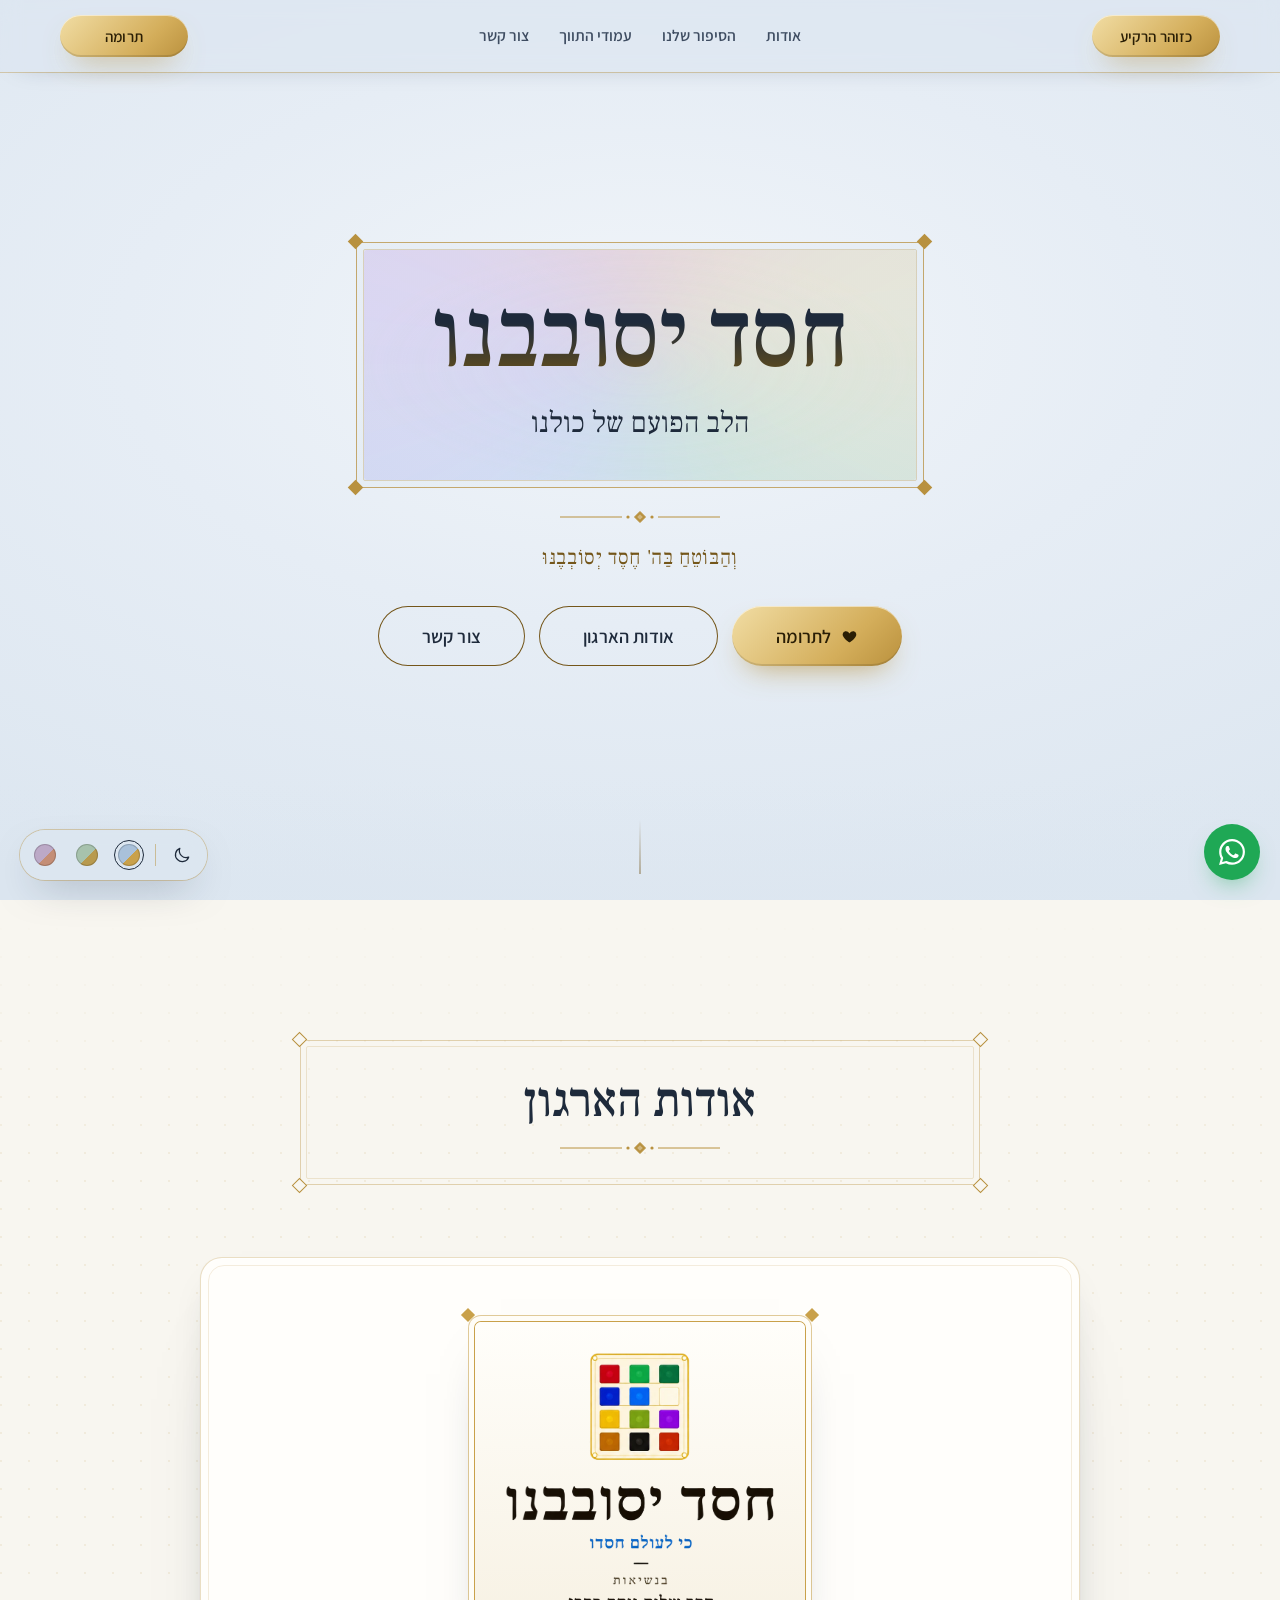
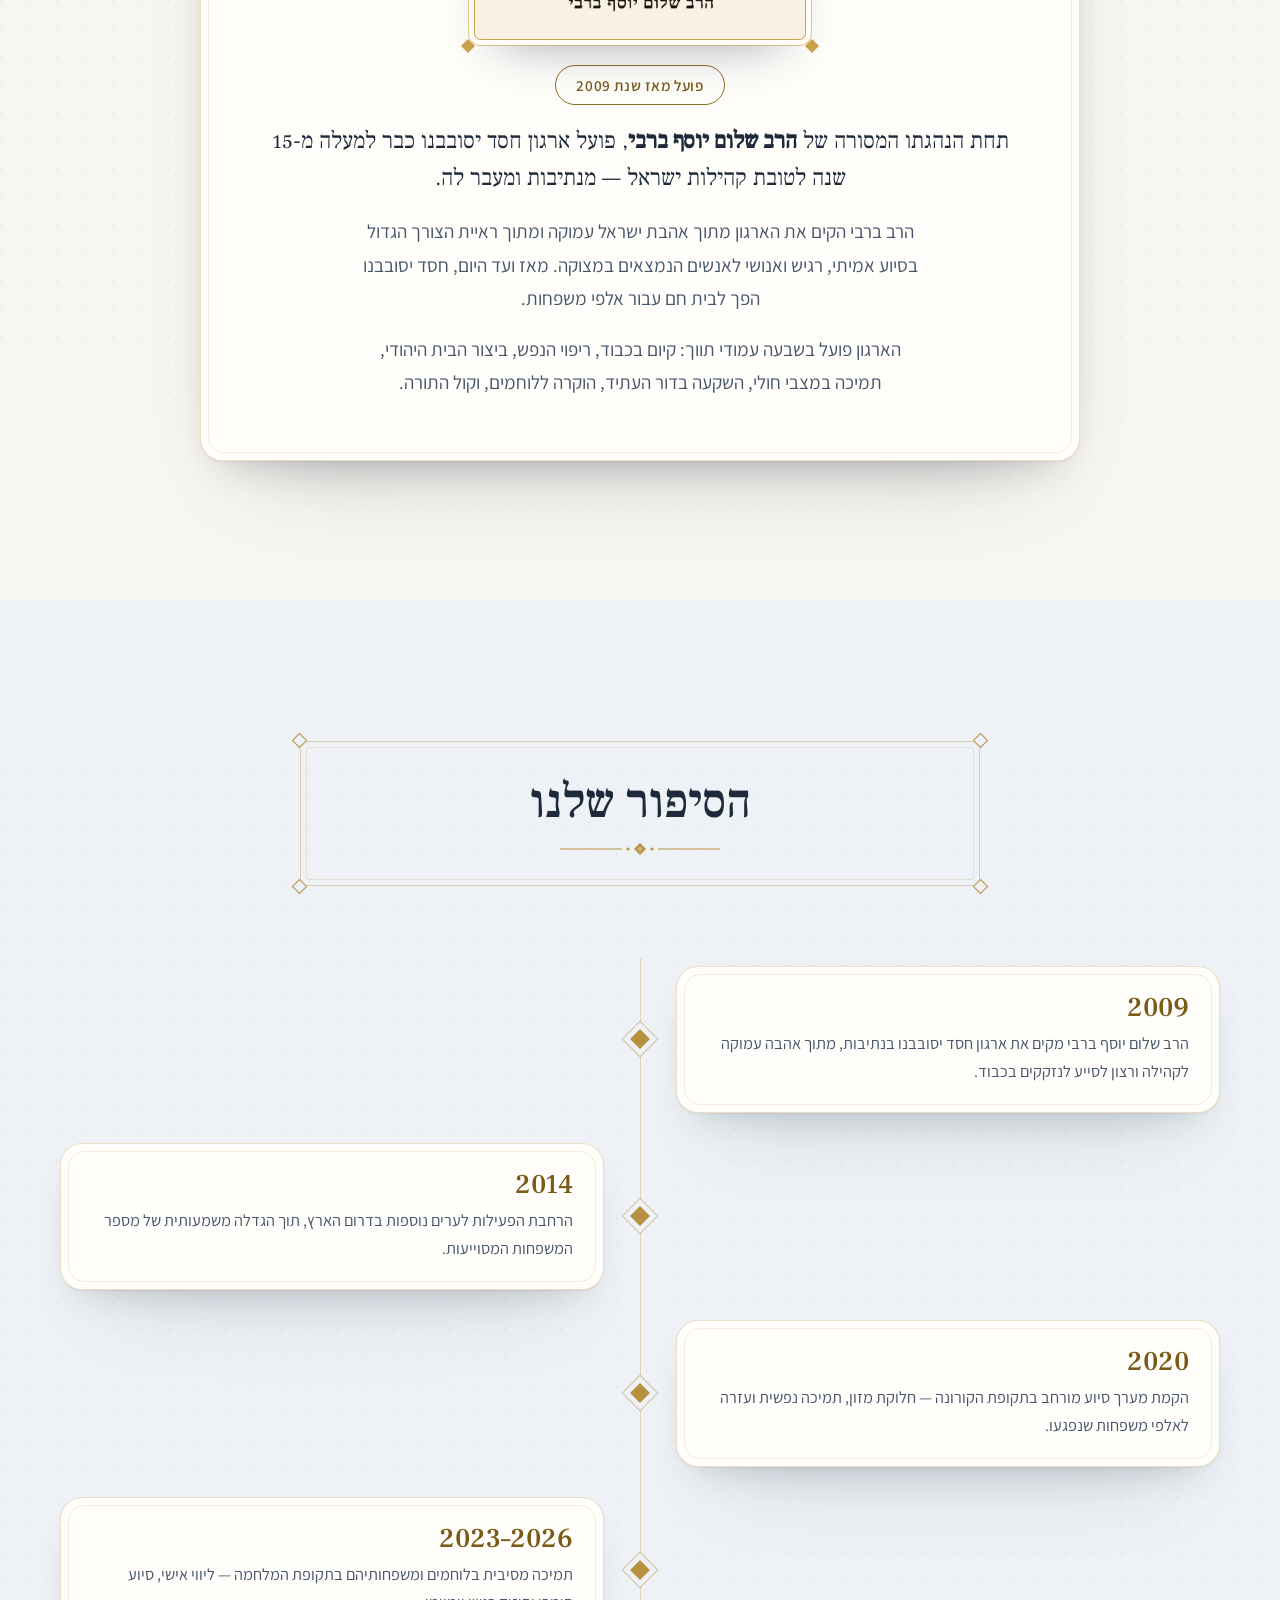
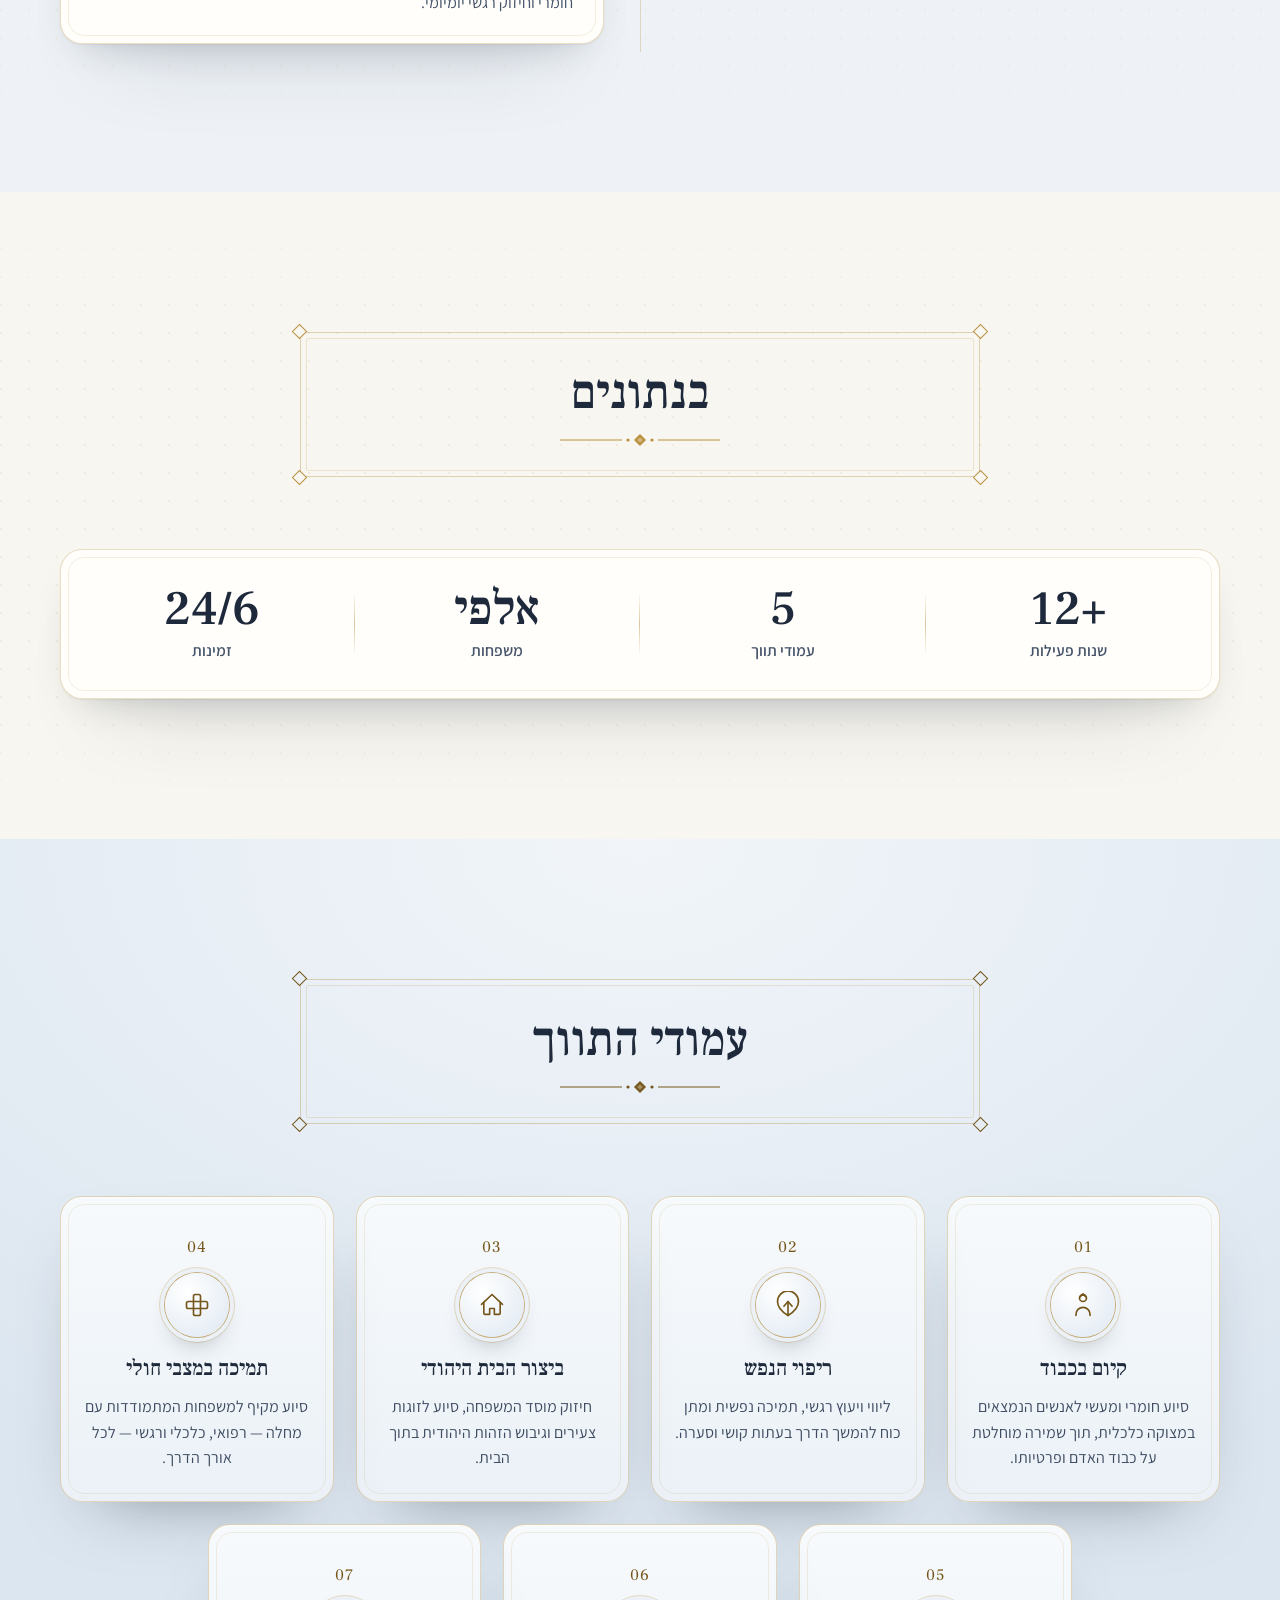
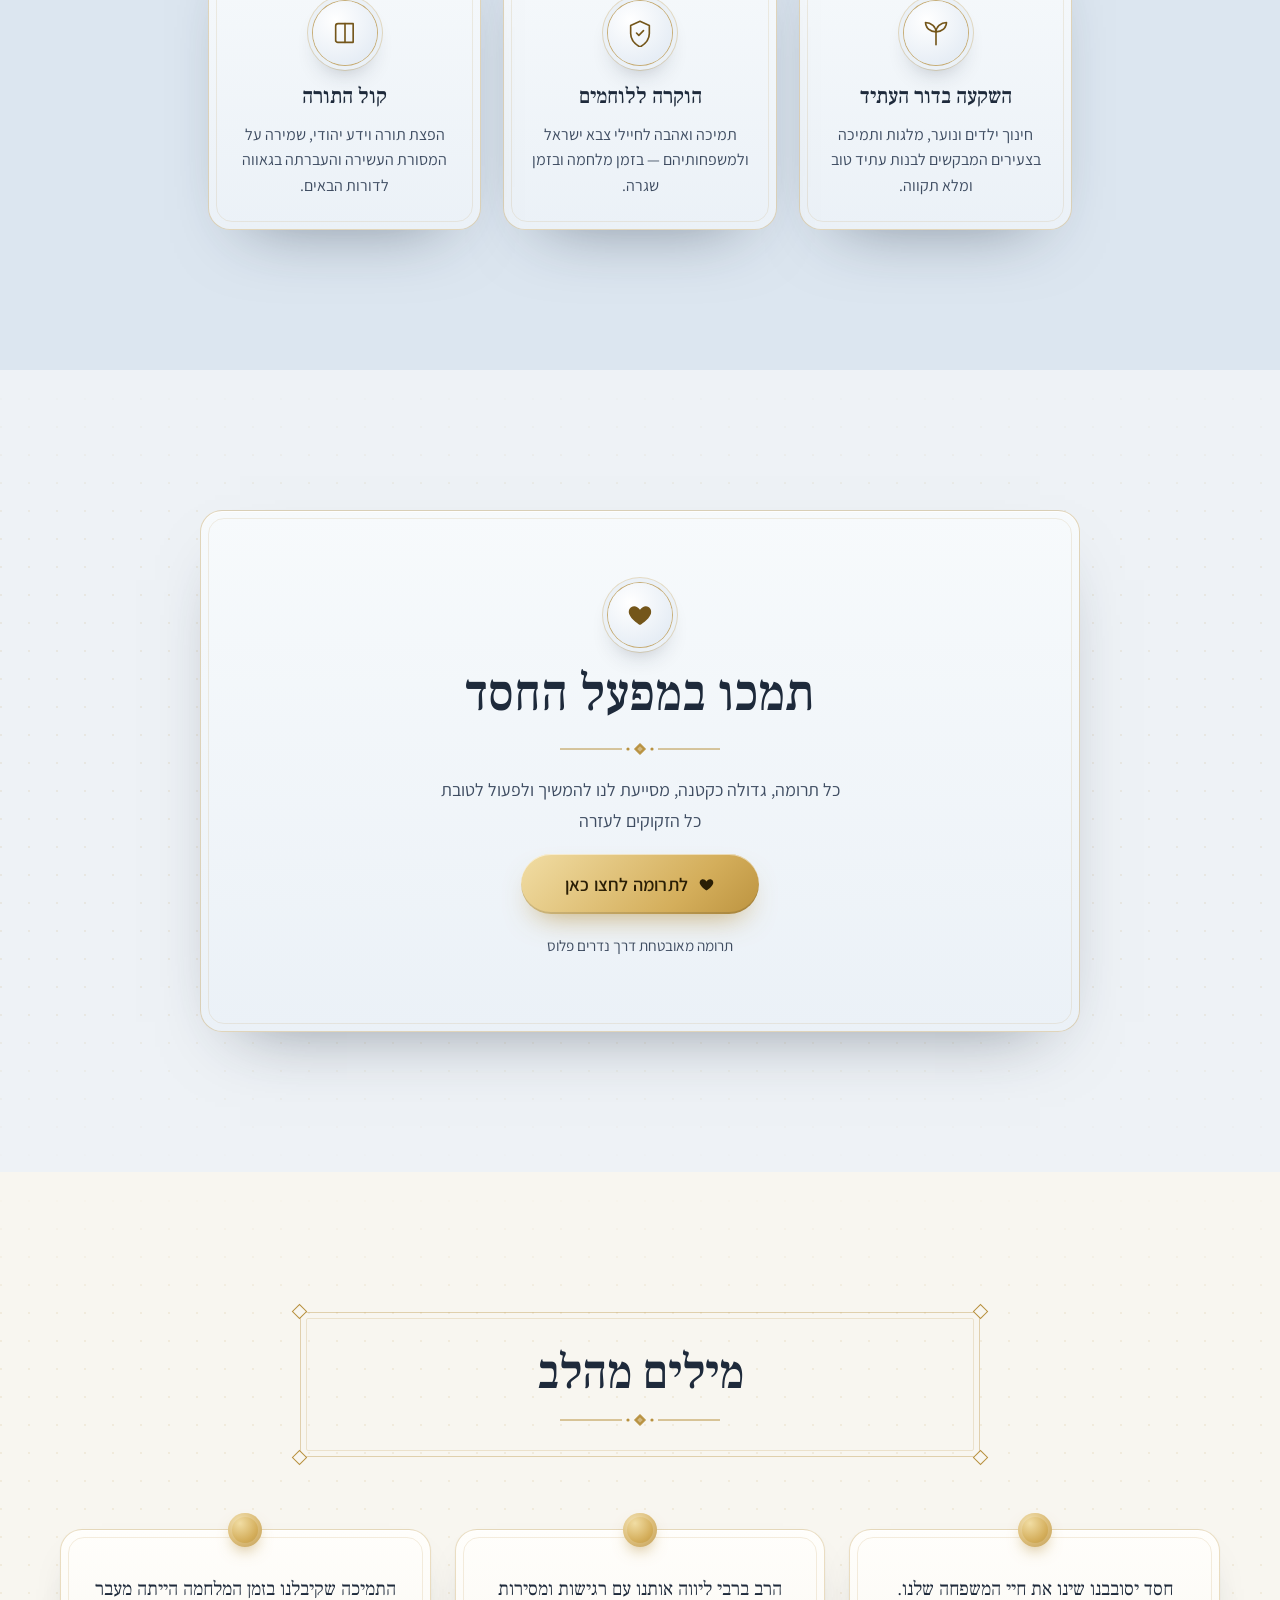
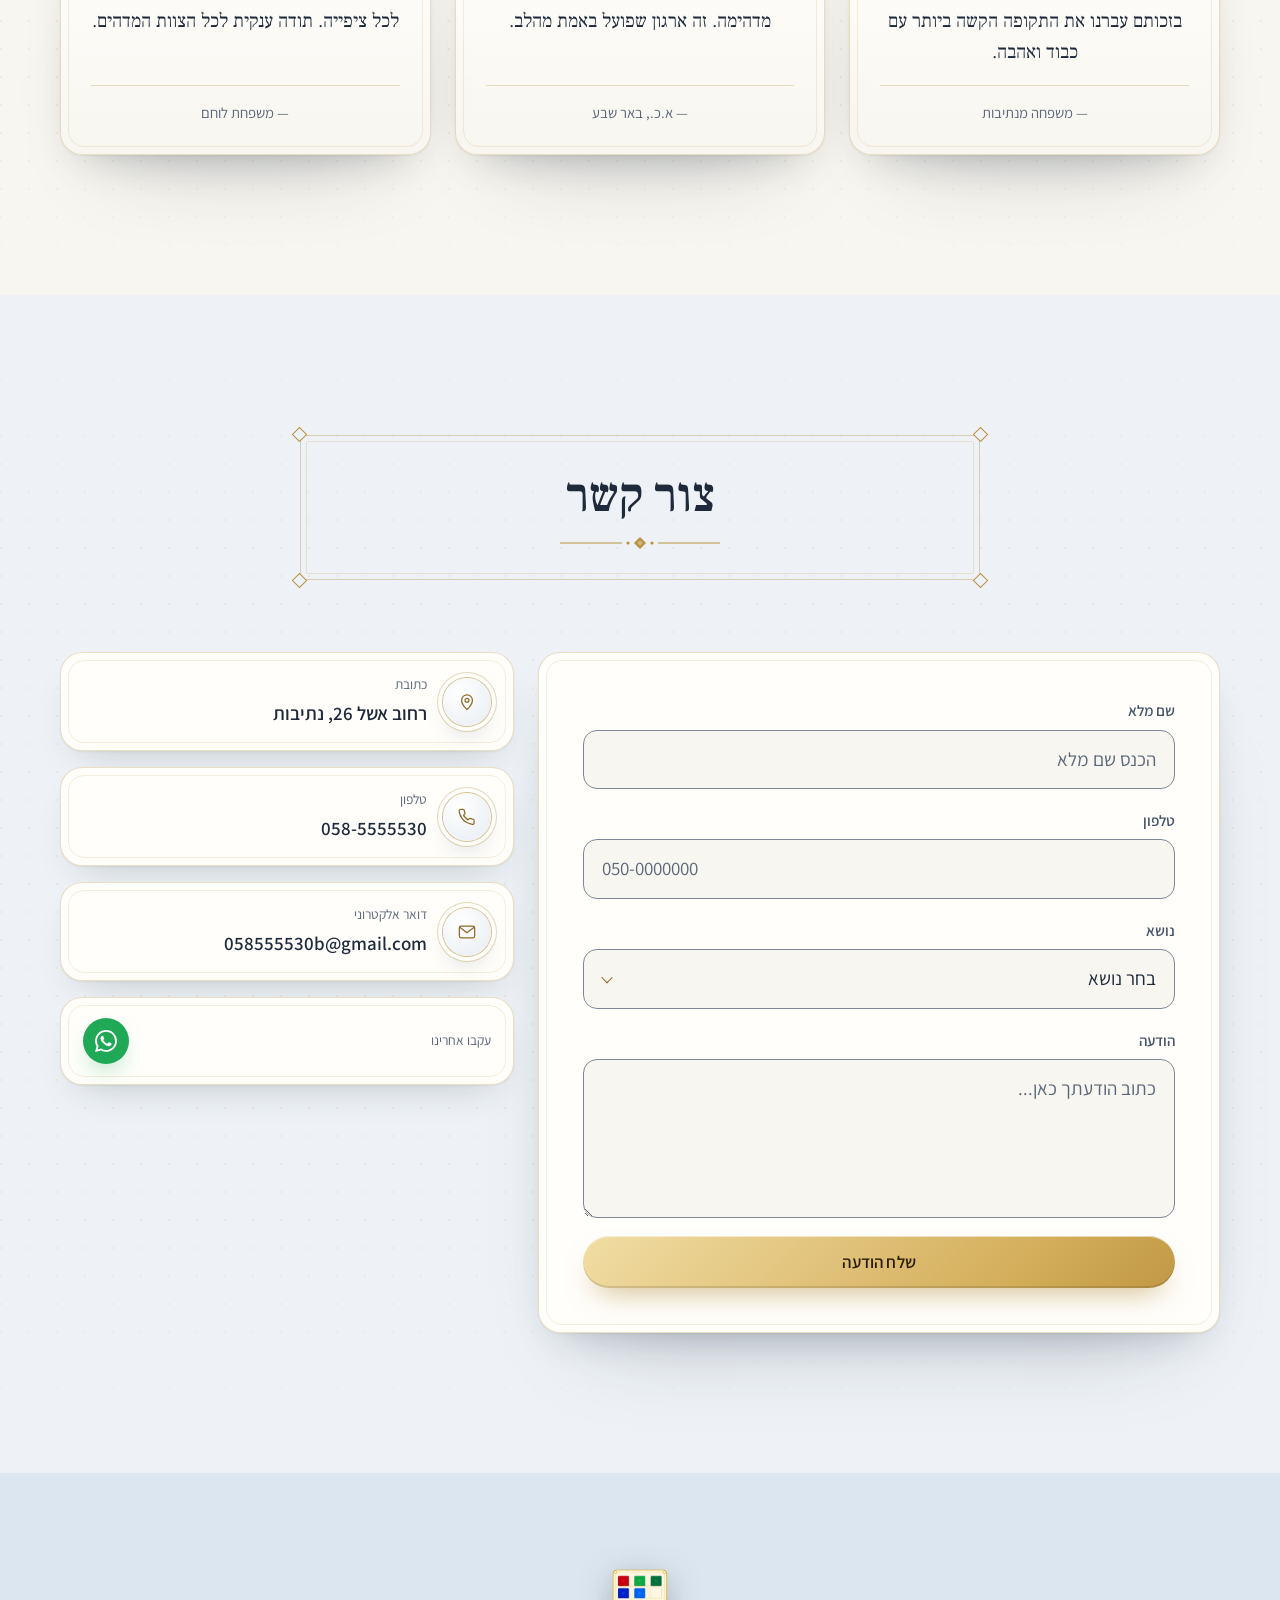
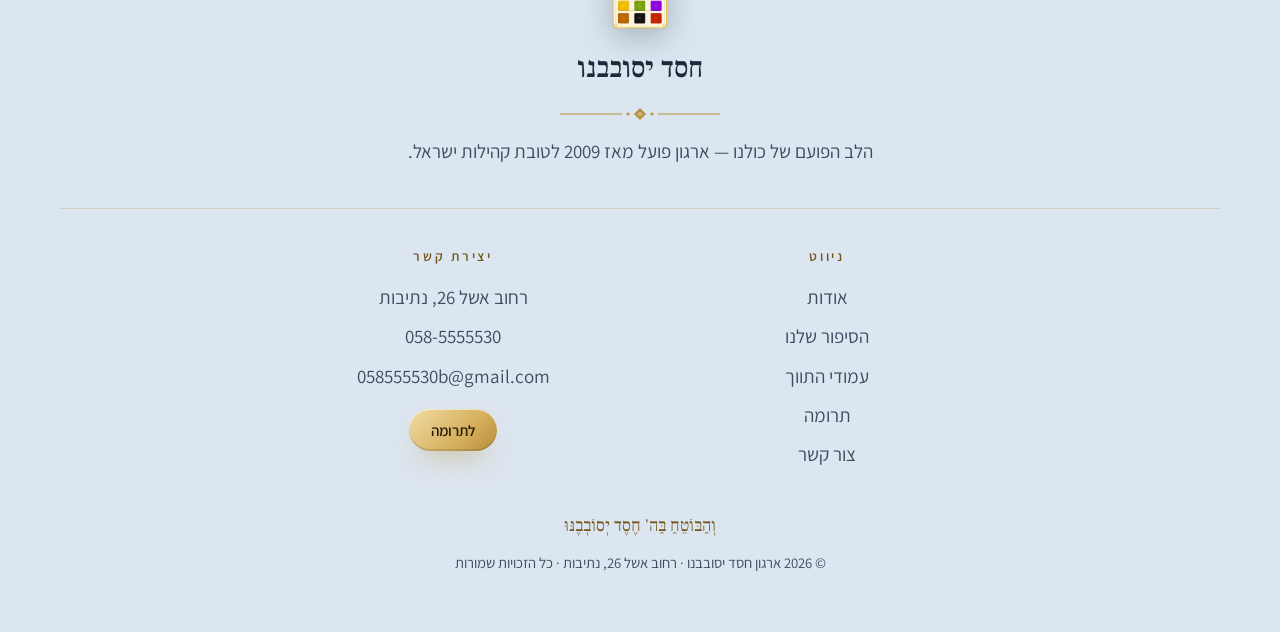
==== index.html @ 3cf94a61 "Availability 24/6; header slims down on scroll (50px on phones)" ====
<!DOCTYPE html>
<html lang="he" dir="rtl">
<head>
<meta charset="UTF-8">
<meta name="viewport" content="width=device-width, initial-scale=1, viewport-fit=cover">
<title>חסד יסובבנו — הלב הפועם של כולנו</title>
<meta name="description" content="ארגון חסד יסובבנו — סיוע, חסד ואהבה לקהילות ישראל מאז 2009. תחת הנהגת הרב שלום יוסף ברבי, נתיבות.">
<meta name="keywords" content="חסד יסובבנו, ארגון, נתיבות, סיוע, צדקה, הרב ברבי">
<meta name="theme-color" content="#DCE6F0">
<meta property="og:title" content="חסד יסובבנו — הלב הפועם של כולנו">
<meta property="og:description" content="ארגון פועל מאז 2009 לטובת קהילות ישראל בשבעה עמודי תווך">
<meta property="og:type" content="website">
<meta property="og:locale" content="he_IL">
<meta property="og:image" content="og-image.jpg">
<meta property="og:image:width" content="1200">
<meta property="og:image:height" content="630">
<meta name="twitter:card" content="summary_large_image">
<link rel="icon" href="favicon-32.png" sizes="32x32" type="image/png">
<link rel="apple-touch-icon" href="apple-touch-icon.png">
<link rel="preload" href="assets/fonts/frank-ruhl-libre-hebrew-500-normal.woff2" as="font" type="font/woff2" crossorigin>
<link rel="preload" href="assets/fonts/assistant-hebrew-400-normal.woff2" as="font" type="font/woff2" crossorigin>
<script>
  /* palette, light/dark and capability flags before first paint */
  (function () {
    var d = document.documentElement;
    var mm = window.matchMedia;
    var p = null, m = null;
    try { p = localStorage.getItem('hy-palette'); m = localStorage.getItem('hy-mode'); } catch (e) {}
    if (p !== 'sky' && p !== 'sage' && p !== 'dusk') p = 'sky';
    if (m !== 'light' && m !== 'dark') m = 'light';
    d.setAttribute('data-palette', p);
    d.setAttribute('data-mode', m);
    var rm = mm && mm('(prefers-reduced-motion: reduce)').matches;
    var sd = navigator.connection && navigator.connection.saveData;
    var q = location.search;
    var gl = false;
    try {
      var c = document.createElement('canvas'), x = c.getContext('webgl2') || c.getContext('webgl');
      if (x) {
        var ri = x.getExtension('WEBGL_debug_renderer_info');
        var rn = ri ? String(x.getParameter(ri.UNMASKED_RENDERER_WEBGL)) : '';
        gl = !/swiftshader|llvmpipe|software|basic render/i.test(rn) || /[?&]boot3d/.test(q);
        var lc = x.getExtension('WEBGL_lose_context'); if (lc) lc.loseContext();
      }
    } catch (e) {}
    d.classList.add('js');
    if (!rm) d.classList.add('motion');
    if (!rm && !sd && gl && !/[?&]no3d/.test(q)) d.classList.add('fx');
  })();
</script>
<link rel="stylesheet" href="assets/css/site.css">
<script type="importmap">
{ "imports": { "three": "./assets/vendor/three/three.module.min.js" } }
</script>
<script type="module" src="assets/js/main.js"></script>
<script type="application/ld+json">
{
  "@context": "https://schema.org",
  "@type": "NGO",
  "name": "חסד יסובבנו",
  "foundingDate": "2009",
  "address": { "@type": "PostalAddress", "streetAddress": "אשל 26", "addressLocality": "נתיבות", "addressCountry": "IL" },
  "telephone": "058-5555530",
  "email": "058555530b@gmail.com"
}
</script>
</head>
<body>
<a class="skip-link" href="#main">דלג לתוכן</a>

<svg class="sprite" aria-hidden="true" focusable="false" xmlns="http://www.w3.org/2000/svg">
  <symbol id="orn" viewBox="0 0 160 14"><g fill="none" stroke="currentColor" stroke-width="1"><path d="M0 7h62M98 7h62"/><path d="M80 1.5l5.5 5.5L80 12.5 74.5 7z" fill="currentColor"/><path d="M80 4.2L82.8 7 80 9.8 77.2 7z" fill="#fff" fill-opacity=".35" stroke="none"/></g><circle cx="68" cy="7" r="1.6" fill="currentColor"/><circle cx="92" cy="7" r="1.6" fill="currentColor"/></symbol>
  <symbol id="i-sun" viewBox="0 0 24 24"><g fill="none" stroke="currentColor" stroke-width="1.5" stroke-linecap="round"><circle cx="12" cy="12" r="4"/><path d="M12 2.5v2M12 19.5v2M4.6 4.6l1.4 1.4M18 18l1.4 1.4M2.5 12h2M19.5 12h2M4.6 19.4L6 18M18 6l1.4-1.4"/></g></symbol>
  <symbol id="i-moon" viewBox="0 0 24 24"><path fill="none" stroke="currentColor" stroke-width="1.5" stroke-linejoin="round" d="M20 14.6A8.2 8.2 0 019.4 4a8.2 8.2 0 1010.6 10.6z"/></symbol>
  <symbol id="i-heart" viewBox="0 0 24 24"><path d="M12 20.6s-7.6-4.6-9.3-9.5C1.6 7.9 3.6 4.6 7 4.6c2 0 3.4 1.1 5 3 1.6-1.9 3-3 5-3 3.4 0 5.4 3.3 4.3 6.5-1.7 4.9-9.3 9.5-9.3 9.5z" fill="currentColor"/></symbol>
  <symbol id="i-wa" viewBox="0 0 24 24"><path fill="currentColor" d="M17.472 14.382c-.297-.149-1.758-.867-2.03-.967-.273-.099-.471-.148-.67.15-.197.297-.767.966-.94 1.164-.173.199-.347.223-.644.075-.297-.15-1.255-.463-2.39-1.475-.883-.788-1.48-1.761-1.653-2.059-.173-.297-.018-.458.13-.606.134-.133.298-.347.446-.52.149-.174.198-.298.298-.497.099-.198.05-.371-.025-.52-.075-.149-.669-1.612-.916-2.207-.242-.579-.487-.5-.669-.51-.173-.008-.371-.01-.57-.01-.198 0-.52.074-.792.372-.272.297-1.04 1.016-1.04 2.479 0 1.462 1.065 2.875 1.213 3.074.149.198 2.096 3.2 5.077 4.487.709.306 1.262.489 1.694.625.712.227 1.36.195 1.871.118.571-.085 1.758-.719 2.006-1.413.248-.694.248-1.289.173-1.413-.074-.124-.272-.198-.57-.347m-5.421 7.403h-.004a9.870 9.870 0 01-5.031-1.378l-.361-.214-3.741.982.998-3.648-.235-.374a9.860 9.860 0 01-1.51-5.26c.001-5.45 4.436-9.884 9.888-9.884 2.64 0 5.122 1.03 6.988 2.898a9.825 9.825 0 012.893 6.994c-.003 5.45-4.437 9.884-9.885 9.884m8.413-18.297A11.815 11.815 0 0012.05 0C5.495 0 .16 5.335.157 11.892c0 2.096.547 4.142 1.588 5.945L.057 24l6.305-1.654a11.882 11.882 0 005.683 1.448h.005c6.554 0 11.890-5.335 11.893-11.893a11.821 11.821 0 00-3.48-8.413z"/></symbol>
  <symbol id="i-pin" viewBox="0 0 24 24"><g fill="none" stroke="currentColor" stroke-width="1.5" stroke-linecap="round" stroke-linejoin="round"><path d="M12 21s-6.5-6.2-6.5-11.2a6.5 6.5 0 0113 0C18.5 14.8 12 21 12 21z"/><circle cx="12" cy="9.8" r="2.3"/></g></symbol>
  <symbol id="i-phone" viewBox="0 0 24 24"><path fill="none" stroke="currentColor" stroke-width="1.5" stroke-linecap="round" stroke-linejoin="round" d="M20.5 16.4v2.7a1.8 1.8 0 01-2 1.8 17.8 17.8 0 01-7.7-2.8 17.5 17.5 0 01-5.4-5.4A17.8 17.8 0 012.6 4.9a1.8 1.8 0 011.8-2h2.7a1.8 1.8 0 011.8 1.6c.1.9.3 1.7.6 2.5a1.8 1.8 0 01-.4 1.9L7.9 10a14.4 14.4 0 005.4 5.4l1.1-1.1a1.8 1.8 0 011.9-.4c.8.3 1.6.5 2.5.6a1.8 1.8 0 011.7 1.9z"/></symbol>
  <symbol id="i-mail" viewBox="0 0 24 24"><g fill="none" stroke="currentColor" stroke-width="1.5" stroke-linecap="round" stroke-linejoin="round"><rect x="2.8" y="5" width="18.4" height="14" rx="2.2"/><path d="M3.4 6.4L12 12.8l8.6-6.4"/></g></symbol>
  <symbol id="i-lock" viewBox="0 0 24 24"><g fill="none" stroke="currentColor" stroke-width="1.5" stroke-linecap="round" stroke-linejoin="round"><rect x="4.5" y="10.5" width="15" height="10" rx="2.5"/><path d="M8 10.5V7.8a4 4 0 018 0v2.7"/></g></symbol>
  <symbol id="i-check" viewBox="0 0 24 24"><path fill="none" stroke="currentColor" stroke-width="1.8" stroke-linecap="round" stroke-linejoin="round" d="M5 12.5l4.5 4.5L19 7.5"/></symbol>
  <symbol id="i-dignity" viewBox="0 0 24 24"><g fill="none" stroke="currentColor" stroke-width="1.4" stroke-linecap="round" stroke-linejoin="round"><circle cx="12" cy="6" r="3"/><path d="M6 21v-1a6 6 0 0112 0v1"/><path d="M9.5 5L12 2.5 14.5 5"/></g></symbol>
  <symbol id="i-home" viewBox="0 0 24 24"><g fill="none" stroke="currentColor" stroke-width="1.4" stroke-linecap="round" stroke-linejoin="round"><path d="M3 11.5L12 3l9 8.5"/><path d="M5 10v9a1 1 0 001 1h4v-5h4v5h4a1 1 0 001-1v-9"/></g></symbol>
  <symbol id="i-medical" viewBox="0 0 24 24"><g fill="none" stroke="currentColor" stroke-width="1.4" stroke-linejoin="round"><rect x="9" y="3" width="6" height="18" rx="1.5"/><rect x="3" y="9" width="18" height="6" rx="1.5"/></g></symbol>
  <symbol id="i-seedling" viewBox="0 0 24 24"><g fill="none" stroke="currentColor" stroke-width="1.4" stroke-linecap="round" stroke-linejoin="round"><path d="M12 22V11"/><path d="M12 11C12 7 8 3 3 3c0 4.5 3.8 8 9 8z"/><path d="M12 11c0-4 4-8 9-8 0 4.5-3.8 8-9 8z"/></g></symbol>
  <symbol id="i-shield" viewBox="0 0 24 24"><g fill="none" stroke="currentColor" stroke-width="1.4" stroke-linecap="round" stroke-linejoin="round"><path d="M12 2l8 3.5v7c0 5-3.5 9-8 11.5C7.5 21.5 4 17.5 4 12.5v-7L12 2z"/><path d="M9 12l2 2 4-4"/></g></symbol>
  <symbol id="i-book" viewBox="0 0 24 24"><g fill="none" stroke="currentColor" stroke-width="1.4" stroke-linecap="round" stroke-linejoin="round"><path d="M4 19V6a2 2 0 012-2h13v16H6a2 2 0 01-2-2z"/><path d="M12 4v16"/></g></symbol>
  <symbol id="i-soul" viewBox="0 0 24 24"><g fill="none" stroke="currentColor" stroke-width="1.4" stroke-linecap="round" stroke-linejoin="round"><path d="M12 21c-5-3-9-7.5-9-12a9 9 0 0118 0c0 4.5-4 9-9 12z"/><path d="M12 21V9"/><path d="M8.5 13l3.5-4 3.5 4"/></g></symbol>
  <symbol id="i-eye-off" viewBox="0 0 24 24"><g fill="none" stroke="currentColor" stroke-width="1.4" stroke-linecap="round" stroke-linejoin="round"><path d="M3 3l18 18"/><path d="M10.6 6.3A9.8 9.8 0 0112 6.2c5 0 8.6 3.6 9.8 5.8-.5 1-1.5 2.4-3 3.6M6.4 7.8C4.3 9.1 2.8 10.9 2.2 12c1.2 2.2 4.8 5.8 9.8 5.8 1.3 0 2.5-.2 3.6-.6"/><path d="M9.9 9.9a3 3 0 004.2 4.2"/></g></symbol>
  <symbol id="i-receipt" viewBox="0 0 24 24"><g fill="none" stroke="currentColor" stroke-width="1.4" stroke-linecap="round" stroke-linejoin="round"><path d="M6 3h12v18l-2-1.5L14 21l-2-1.5L10 21l-2-1.5L6 21z"/><path d="M9 8h6M9 12h6M9 16h4"/></g></symbol>
  <symbol id="i-menu" viewBox="0 0 24 24"><g fill="none" stroke="currentColor" stroke-width="1.5" stroke-linecap="round"><path d="M5 6.5h14M5 12h14M5 17.5h14"/></g></symbol>
  <symbol id="i-close" viewBox="0 0 24 24"><g fill="none" stroke="currentColor" stroke-width="1.5" stroke-linecap="round"><path d="M6 6l12 12M18 6L6 18"/></g></symbol>
</svg>

<header class="site-header" data-header>
  <div class="header-bar">
    <a class="btn btn--sm head-pill head-pill--start" href="https://nzm1000-sudo.github.io/kezohar-2/" target="_blank" rel="noopener noreferrer">כזוהר הרקיע</a>
    <nav class="nav" aria-label="ניווט">
      <a href="#about">אודות</a>
      <a href="#timeline">הסיפור שלנו</a>
      <a href="#pillars">עמודי התווך</a>
      <a href="#contact">צור קשר</a>
    </nav>
    <button class="icon-btn menu-btn" type="button" data-open-menu aria-haspopup="dialog" aria-controls="menu"><svg width="26" height="26" aria-hidden="true"><use href="#i-menu"/></svg><span class="sr-only">תפריט</span></button>
    <a class="btn btn--sm head-pill head-pill--end" href="https://www.matara.pro/nedarimplus/online/?mosad=5776132" target="_blank" rel="noopener noreferrer">תרומה</a>
  </div>
</header>

<dialog class="menu" id="menu" aria-label="תפריט">
  <button class="icon-btn menu-close" type="button" data-close><svg width="22" height="22" aria-hidden="true"><use href="#i-close"/></svg><span class="sr-only">סגור</span></button>
  <nav class="menu-nav" aria-label="ניווט">
    <a href="#about" data-close-nav>אודות</a>
    <a href="#timeline" data-close-nav>הסיפור שלנו</a>
    <a href="#pillars" data-close-nav>עמודי התווך</a>
    <a href="#donate" data-close-nav>תרומה</a>
    <a href="#contact" data-close-nav>צור קשר</a>
  </nav>
  <svg class="orn" aria-hidden="true"><use href="#orn"/></svg>
  <a class="btn btn--block" href="https://www.matara.pro/nedarimplus/online/?mosad=5776132" target="_blank" rel="noopener noreferrer">לתרומה</a>
  <div class="theme-row">
    <button class="mode-btn" type="button" role="switch" aria-checked="false" data-mode-toggle><svg class="i-moon" width="20" height="20" aria-hidden="true"><use href="#i-moon"/></svg><svg class="i-sun" width="20" height="20" aria-hidden="true"><use href="#i-sun"/></svg><span class="sr-only">מצב כהה</span></button>
    <span class="theme-sep" aria-hidden="true"></span>
    <div class="theme-swatches" role="radiogroup" aria-label="פלטת צבעים">
      <button type="button" role="radio" class="swatch sw-sky" data-set-palette="sky" aria-checked="true"><span class="sr-only">כחול עדין</span></button>
      <button type="button" role="radio" class="swatch sw-sage" data-set-palette="sage" aria-checked="false"><span class="sr-only">ירוק מרווה</span></button>
      <button type="button" role="radio" class="swatch sw-dusk" data-set-palette="dusk" aria-checked="false"><span class="sr-only">סגול ערב</span></button>
    </div>
  </div>
</dialog>

<main id="main">

<!-- HERO -->
<section class="hero" id="top" aria-labelledby="hero-title">
  <div class="hero-stage">
    <canvas class="hero-canvas" aria-hidden="true"></canvas>
    <div class="hero-copy">
      <div class="title-frame">
        <i class="tf-corner"></i><i class="tf-corner"></i><i class="tf-corner"></i><i class="tf-corner"></i><i class="tf-sheen"></i><i class="tf-glow"></i>
        <h1 class="hero-title" id="hero-title">חסד יסובבנו</h1>
        <p class="hero-sub">הלב הפועם של כולנו</p>
      </div>
      <svg class="orn" aria-hidden="true"><use href="#orn"/></svg>
      <p class="hero-verse">וְהַבּוֹטֵחַ בַּה' חֶסֶד יְסוֹבְבֶנּוּ</p>
      <div class="hero-ctas">
        <a class="btn btn--lg" href="https://www.matara.pro/nedarimplus/online/?mosad=5776132" target="_blank" rel="noopener noreferrer"><svg width="17" height="17" aria-hidden="true"><use href="#i-heart"/></svg>לתרומה</a>
        <a class="btn btn--lg btn--line" href="#about">אודות הארגון</a>
        <a class="btn btn--lg btn--line" href="#contact">צור קשר</a>
      </div>
    </div>
    <div class="scroll-cue" aria-hidden="true"></div>
  </div>
</section>

<!-- ABOUT -->
<section class="section section--ivory" id="about" aria-labelledby="about-title">
  <div class="container narrow">
    <header class="cartouche reveal">
      <i class="c-corner"></i><i class="c-corner"></i><i class="c-corner"></i><i class="c-corner"></i>
      <h2 class="title" id="about-title">אודות הארגון</h2>
      <svg class="orn" aria-hidden="true"><use href="#orn"/></svg>
    </header>
    <article class="card about-panel reveal">
      <figure class="logo-plaque">
        <i class="lp-corner"></i><i class="lp-corner"></i><i class="lp-corner"></i><i class="lp-corner"></i>
        <picture><source srcset="assets/img/logo.webp" type="image/webp"><img src="assets/img/logo.png" width="731" height="705" alt="חסד יסובבנו — כי לעולם חסדו — בנשיאות הרב שלום יוסף ברבי" loading="lazy"></picture>
      </figure>
      <span class="about-badge">פועל מאז שנת 2009</span>
      <p class="lead">תחת הנהגתו המסורה של <strong>הרב שלום יוסף ברבי</strong>, פועל ארגון חסד יסובבנו כבר למעלה מ-15 שנה לטובת קהילות ישראל — מנתיבות ומעבר לה.</p>
      <p>הרב ברבי הקים את הארגון מתוך אהבת ישראל עמוקה ומתוך ראיית הצורך הגדול בסיוע אמיתי, רגיש ואנושי לאנשים הנמצאים במצוקה. מאז ועד היום, חסד יסובבנו הפך לבית חם עבור אלפי משפחות.</p>
      <p>הארגון פועל בשבעה עמודי תווך: קיום בכבוד, ריפוי הנפש, ביצור הבית היהודי, תמיכה במצבי חולי, השקעה בדור העתיד, הוקרה ללוחמים, וקול התורה.</p>
    </article>
  </div>
</section>

<!-- TIMELINE -->
<section class="section section--alt" id="timeline" aria-labelledby="timeline-title">
  <div class="container">
    <header class="cartouche reveal">
      <i class="c-corner"></i><i class="c-corner"></i><i class="c-corner"></i><i class="c-corner"></i>
      <h2 class="title" id="timeline-title">הסיפור שלנו</h2>
      <svg class="orn" aria-hidden="true"><use href="#orn"/></svg>
    </header>
    <ol class="tl">
      <li class="tl-item reveal"><span class="tl-dot" aria-hidden="true"></span><div class="card tl-card"><span class="tl-year">2009</span><p>הרב שלום יוסף ברבי מקים את ארגון חסד יסובבנו בנתיבות, מתוך אהבה עמוקה לקהילה ורצון לסייע לנזקקים בכבוד.</p></div></li>
      <li class="tl-item reveal"><span class="tl-dot" aria-hidden="true"></span><div class="card tl-card"><span class="tl-year">2014</span><p>הרחבת הפעילות לערים נוספות בדרום הארץ, תוך הגדלה משמעותית של מספר המשפחות המסוייעות.</p></div></li>
      <li class="tl-item reveal"><span class="tl-dot" aria-hidden="true"></span><div class="card tl-card"><span class="tl-year">2020</span><p>הקמת מערך סיוע מורחב בתקופת הקורונה — חלוקת מזון, תמיכה נפשית ועזרה לאלפי משפחות שנפגעו.</p></div></li>
      <li class="tl-item reveal"><span class="tl-dot" aria-hidden="true"></span><div class="card tl-card"><span class="tl-year"><bdi>2023–2026</bdi></span><p>תמיכה מסיבית בלוחמים ומשפחותיהם בתקופת המלחמה — ליווי אישי, סיוע חומרי וחיזוק רגשי יומיומי.</p></div></li>
    </ol>
  </div>
</section>

<!-- STATS -->
<section class="section section--ivory" id="stats" aria-labelledby="stats-title">
  <div class="container">
    <header class="cartouche reveal">
      <i class="c-corner"></i><i class="c-corner"></i><i class="c-corner"></i><i class="c-corner"></i>
      <h2 class="title" id="stats-title">בנתונים</h2>
      <svg class="orn" aria-hidden="true"><use href="#orn"/></svg>
    </header>
    <div class="card stats-band reveal">
      <ul class="stats-grid">
        <li class="stat"><span class="stat-num" dir="ltr"><span data-count="15">15</span>+</span><span class="stat-label">שנות פעילות</span></li>
        <li class="stat"><span class="stat-num"><span data-count="7">7</span></span><span class="stat-label">עמודי תווך</span></li>
        <li class="stat"><span class="stat-num">אלפי</span><span class="stat-label">משפחות</span></li>
        <li class="stat"><span class="stat-num" dir="ltr">24/6</span><span class="stat-label">זמינות</span></li>
      </ul>
    </div>
  </div>
</section>

<!-- PILLARS -->
<section class="section section--night" id="pillars" aria-labelledby="pillars-title">
  <div class="container">
    <header class="cartouche reveal">
      <i class="c-corner"></i><i class="c-corner"></i><i class="c-corner"></i><i class="c-corner"></i>
      <h2 class="title" id="pillars-title">עמודי התווך</h2>
      <svg class="orn" aria-hidden="true"><use href="#orn"/></svg>
    </header>
    <ol class="pillars-grid">
      <li class="card card--night pillar lift reveal"><span class="p-num" aria-hidden="true">01</span><span class="medal"><svg width="28" height="28" aria-hidden="true"><use href="#i-dignity"/></svg></span><h3>קיום בכבוד</h3><p>סיוע חומרי ומעשי לאנשים הנמצאים במצוקה כלכלית, תוך שמירה מוחלטת על כבוד האדם ופרטיותו.</p></li>
      <li class="card card--night pillar lift reveal"><span class="p-num" aria-hidden="true">02</span><span class="medal"><svg width="28" height="28" aria-hidden="true"><use href="#i-soul"/></svg></span><h3>ריפוי הנפש</h3><p>ליווי ויעוץ רגשי, תמיכה נפשית ומתן כוח להמשך הדרך בעתות קושי וסערה.</p></li>
      <li class="card card--night pillar lift reveal"><span class="p-num" aria-hidden="true">03</span><span class="medal"><svg width="28" height="28" aria-hidden="true"><use href="#i-home"/></svg></span><h3>ביצור הבית היהודי</h3><p>חיזוק מוסד המשפחה, סיוע לזוגות צעירים וגיבוש הזהות היהודית בתוך הבית.</p></li>
      <li class="card card--night pillar lift reveal"><span class="p-num" aria-hidden="true">04</span><span class="medal"><svg width="28" height="28" aria-hidden="true"><use href="#i-medical"/></svg></span><h3>תמיכה במצבי חולי</h3><p>סיוע מקיף למשפחות המתמודדות עם מחלה — רפואי, כלכלי ורגשי — לכל אורך הדרך.</p></li>
      <li class="card card--night pillar lift reveal"><span class="p-num" aria-hidden="true">05</span><span class="medal"><svg width="28" height="28" aria-hidden="true"><use href="#i-seedling"/></svg></span><h3>השקעה בדור העתיד</h3><p>חינוך ילדים ונוער, מלגות ותמיכה בצעירים המבקשים לבנות עתיד טוב ומלא תקווה.</p></li>
      <li class="card card--night pillar lift reveal"><span class="p-num" aria-hidden="true">06</span><span class="medal"><svg width="28" height="28" aria-hidden="true"><use href="#i-shield"/></svg></span><h3>הוקרה ללוחמים</h3><p>תמיכה ואהבה לחיילי צבא ישראל ולמשפחותיהם — בזמן מלחמה ובזמן שגרה.</p></li>
      <li class="card card--night pillar lift reveal"><span class="p-num" aria-hidden="true">07</span><span class="medal"><svg width="28" height="28" aria-hidden="true"><use href="#i-book"/></svg></span><h3>קול התורה</h3><p>הפצת תורה וידע יהודי, שמירה על המסורת העשירה והעברתה בגאווה לדורות הבאים.</p></li>
    </ol>
  </div>
</section>

<!-- DONATE -->
<section class="section section--alt" id="donate" aria-labelledby="donate-title">
  <div class="container narrow">
    <div class="card card--night appeal reveal">
      <span class="medal"><svg width="28" height="28" aria-hidden="true"><use href="#i-heart"/></svg></span>
      <h2 class="appeal-title" id="donate-title">תמכו במפעל החסד</h2>
      <svg class="orn" aria-hidden="true"><use href="#orn"/></svg>
      <p class="appeal-text">כל תרומה, גדולה כקטנה, מסייעת לנו להמשיך ולפעול לטובת כל הזקוקים לעזרה</p>
      <a class="btn btn--lg" href="https://www.matara.pro/nedarimplus/online/?mosad=5776132" target="_blank" rel="noopener noreferrer"><svg width="17" height="17" aria-hidden="true"><use href="#i-heart"/></svg>לתרומה לחצו כאן</a>
      <p class="appeal-sub">תרומה מאובטחת דרך נדרים פלוס</p>
    </div>
  </div>
</section>

<!-- TESTIMONIALS -->
<section class="section section--ivory" id="testimonials" aria-labelledby="testimonials-title">
  <div class="container">
    <header class="cartouche reveal">
      <i class="c-corner"></i><i class="c-corner"></i><i class="c-corner"></i><i class="c-corner"></i>
      <h2 class="title" id="testimonials-title">מילים מהלב</h2>
      <svg class="orn" aria-hidden="true"><use href="#orn"/></svg>
    </header>
    <ul class="letters">
      <li class="card letter reveal">
        <p>חסד יסובבנו שינו את חיי המשפחה שלנו. בזכותם עברנו את התקופה הקשה ביותר עם כבוד ואהבה.</p>
        <footer>— משפחה מנתיבות</footer>
      </li>
      <li class="card letter reveal">
        <p>הרב ברבי ליווה אותנו עם רגישות ומסירות מדהימה. זה ארגון שפועל באמת מהלב.</p>
        <footer>— א.כ., באר שבע</footer>
      </li>
      <li class="card letter reveal">
        <p>התמיכה שקיבלנו בזמן המלחמה הייתה מעבר לכל ציפייה. תודה ענקית לכל הצוות המדהים.</p>
        <footer>— משפחת לוחם</footer>
      </li>
    </ul>
  </div>
</section>

<!-- CONTACT -->
<section class="section section--alt" id="contact" aria-labelledby="contact-title">
  <div class="container">
    <header class="cartouche reveal">
      <i class="c-corner"></i><i class="c-corner"></i><i class="c-corner"></i><i class="c-corner"></i>
      <h2 class="title" id="contact-title">צור קשר</h2>
      <svg class="orn" aria-hidden="true"><use href="#orn"/></svg>
    </header>
    <div class="contact-grid">
      <form class="card form reveal" data-form novalidate>
        <div class="field"><label for="f-name">שם מלא</label><input type="text" id="f-name" name="name" placeholder="הכנס שם מלא" autocomplete="name" required></div>
        <div class="field"><label for="f-phone">טלפון</label><input type="tel" id="f-phone" name="phone" placeholder="050-0000000" autocomplete="tel" inputmode="tel" dir="ltr" required></div>
        <div class="field">
          <label for="f-subject">נושא</label>
          <div class="select">
            <select id="f-subject" name="subject">
              <option value="">בחר נושא</option>
              <option>תרומה</option>
              <option>בקשת עזרה</option>
              <option>שיתוף פעולה</option>
              <option>אחר</option>
            </select>
          </div>
        </div>
        <div class="field"><label for="f-msg">הודעה</label><textarea id="f-msg" name="message" rows="4" placeholder="כתוב הודעתך כאן..."></textarea></div>
        <button class="btn btn--block" type="submit" data-submit>שלח הודעה</button>
        <p class="sr-only" role="status" aria-live="polite" data-status></p>
      </form>
      <div class="contact-cards reveal">
        <div class="card c-card"><span class="medal medal--sm"><svg width="20" height="20" aria-hidden="true"><use href="#i-pin"/></svg></span><div><span class="c-label">כתובת</span><span class="c-val">רחוב אשל 26, נתיבות</span></div></div>
        <a class="card c-card lift" href="tel:0585555530"><span class="medal medal--sm"><svg width="20" height="20" aria-hidden="true"><use href="#i-phone"/></svg></span><div><span class="c-label">טלפון</span><span class="c-val" dir="ltr">058-5555530</span></div></a>
        <a class="card c-card lift" href="mailto:058555530b@gmail.com"><span class="medal medal--sm"><svg width="20" height="20" aria-hidden="true"><use href="#i-mail"/></svg></span><div><span class="c-label">דואר אלקטרוני</span><span class="c-val" dir="ltr">058555530b@gmail.com</span></div></a>
        <div class="card c-card c-card--wa"><span class="c-label">עקבו אחרינו</span><a class="icon-btn icon-btn--wa" href="https://wa.me/9720585555530" target="_blank" rel="noopener noreferrer"><svg width="22" height="22" aria-hidden="true"><use href="#i-wa"/></svg><span class="sr-only">WhatsApp</span></a></div>
      </div>
    </div>
  </div>
</section>

</main>

<footer class="site-footer">
  <div class="container">
    <div class="footer-top">
      <picture><source srcset="assets/img/mark.webp" type="image/webp"><img class="footer-mark" src="assets/img/mark.png" width="56" height="60" alt="" loading="lazy"></picture>
      <p class="footer-name">חסד יסובבנו</p>
      <svg class="orn" aria-hidden="true"><use href="#orn"/></svg>
      <p class="footer-tagline">הלב הפועם של כולנו — ארגון פועל מאז 2009 לטובת קהילות ישראל.</p>
    </div>
    <div class="footer-cols">
      <nav aria-labelledby="f-nav-title">
        <p class="footer-col-title" id="f-nav-title">ניווט</p>
        <ul><li><a href="#about">אודות</a></li><li><a href="#timeline">הסיפור שלנו</a></li><li><a href="#pillars">עמודי התווך</a></li><li><a href="#donate">תרומה</a></li><li><a href="#contact">צור קשר</a></li></ul>
      </nav>
      <div>
        <p class="footer-col-title">יצירת קשר</p>
        <ul><li>רחוב אשל 26, נתיבות</li><li><a href="tel:0585555530" dir="ltr">058-5555530</a></li><li><a href="mailto:058555530b@gmail.com" dir="ltr">058555530b@gmail.com</a></li><li class="footer-cta"><a class="btn btn--sm" href="https://www.matara.pro/nedarimplus/online/?mosad=5776132" target="_blank" rel="noopener noreferrer">לתרומה</a></li></ul>
      </div>
    </div>
    <div class="foot-bottom">
      <p class="foot-verse">וְהַבּוֹטֵחַ בַּה' חֶסֶד יְסוֹבְבֶנּוּ</p>
      <p>© 2026 ארגון חסד יסובבנו · רחוב אשל 26, נתיבות · כל הזכויות שמורות</p>
    </div>
  </div>
</footer>

<a class="icon-btn icon-btn--wa fab-wa" href="https://wa.me/9720585555530" target="_blank" rel="noopener noreferrer"><svg width="26" height="26" aria-hidden="true"><use href="#i-wa"/></svg><span class="sr-only">WhatsApp</span></a>
<div class="theme-dock">
  <button class="mode-btn" type="button" role="switch" aria-checked="false" data-mode-toggle><svg class="i-moon" width="20" height="20" aria-hidden="true"><use href="#i-moon"/></svg><svg class="i-sun" width="20" height="20" aria-hidden="true"><use href="#i-sun"/></svg><span class="sr-only">מצב כהה</span></button>
  <span class="theme-sep" aria-hidden="true"></span>
  <div class="theme-swatches" role="radiogroup" aria-label="פלטת צבעים">
    <button type="button" role="radio" class="swatch sw-sky" data-set-palette="sky" aria-checked="true"><span class="sr-only">כחול עדין</span></button>
    <button type="button" role="radio" class="swatch sw-sage" data-set-palette="sage" aria-checked="false"><span class="sr-only">ירוק מרווה</span></button>
    <button type="button" role="radio" class="swatch sw-dusk" data-set-palette="dusk" aria-checked="false"><span class="sr-only">סגול ערב</span></button>
  </div>
</div>
<div class="sticky-cta">
  <a class="icon-btn icon-btn--wa" href="https://wa.me/9720585555530" target="_blank" rel="noopener noreferrer"><svg width="22" height="22" aria-hidden="true"><use href="#i-wa"/></svg><span class="sr-only">WhatsApp</span></a>
  <a class="btn" href="https://www.matara.pro/nedarimplus/online/?mosad=5776132" target="_blank" rel="noopener noreferrer"><svg width="16" height="16" aria-hidden="true"><use href="#i-heart"/></svg>לתרומה</a>
</div>

</body>
</html>
---- assets/css/site.css ----
/* חסד יסובבנו — royal edition: night, ivory, gold */

/* ---------- fonts ---------- */
@font-face { font-family: 'Frank Ruhl Libre'; font-style: normal; font-weight: 400; font-display: swap; src: url(../fonts/frank-ruhl-libre-hebrew-400-normal.woff2) format('woff2'); unicode-range: U+0307-0308, U+0590-05FF, U+200C-2010, U+20AA, U+25CC, U+FB1D-FB4F; }
@font-face { font-family: 'Frank Ruhl Libre'; font-style: normal; font-weight: 400; font-display: swap; src: url(../fonts/frank-ruhl-libre-latin-400-normal.woff2) format('woff2'); unicode-range: U+0000-00FF, U+0131, U+0152-0153, U+02BB-02BC, U+02C6, U+02DA, U+02DC, U+2000-206F, U+2074, U+20AC, U+2122, U+2191, U+2193, U+2212, U+2215, U+FEFF, U+FFFD; }
@font-face { font-family: 'Frank Ruhl Libre'; font-style: normal; font-weight: 500; font-display: swap; src: url(../fonts/frank-ruhl-libre-hebrew-500-normal.woff2) format('woff2'); unicode-range: U+0307-0308, U+0590-05FF, U+200C-2010, U+20AA, U+25CC, U+FB1D-FB4F; }
@font-face { font-family: 'Frank Ruhl Libre'; font-style: normal; font-weight: 500; font-display: swap; src: url(../fonts/frank-ruhl-libre-latin-500-normal.woff2) format('woff2'); unicode-range: U+0000-00FF, U+0131, U+0152-0153, U+02BB-02BC, U+02C6, U+02DA, U+02DC, U+2000-206F, U+2074, U+20AC, U+2122, U+2191, U+2193, U+2212, U+2215, U+FEFF, U+FFFD; }
@font-face { font-family: 'Assistant'; font-style: normal; font-weight: 400; font-display: swap; src: url(../fonts/assistant-hebrew-400-normal.woff2) format('woff2'); unicode-range: U+0307-0308, U+0590-05FF, U+200C-2010, U+20AA, U+25CC, U+FB1D-FB4F; }
@font-face { font-family: 'Assistant'; font-style: normal; font-weight: 400; font-display: swap; src: url(../fonts/assistant-latin-400-normal.woff2) format('woff2'); unicode-range: U+0000-00FF, U+0131, U+0152-0153, U+02BB-02BC, U+02C6, U+02DA, U+02DC, U+2000-206F, U+2074, U+20AC, U+2122, U+2191, U+2193, U+2212, U+2215, U+FEFF, U+FFFD; }
@font-face { font-family: 'Assistant'; font-style: normal; font-weight: 600; font-display: swap; src: url(../fonts/assistant-hebrew-600-normal.woff2) format('woff2'); unicode-range: U+0307-0308, U+0590-05FF, U+200C-2010, U+20AA, U+25CC, U+FB1D-FB4F; }
@font-face { font-family: 'Assistant'; font-style: normal; font-weight: 600; font-display: swap; src: url(../fonts/assistant-latin-600-normal.woff2) format('woff2'); unicode-range: U+0000-00FF, U+0131, U+0152-0153, U+02BB-02BC, U+02C6, U+02DA, U+02DC, U+2000-206F, U+2074, U+20AC, U+2122, U+2191, U+2193, U+2212, U+2215, U+FEFF, U+FFFD; }

/* ---------- palettes: 3 palettes × light / dark. "night" = the band surfaces (hero, pillars, footer) ---------- */
/* every text pair here is checked to WCAG 2.2 AA by tools/contrast-check.cjs */

/* 1 · כחול עדין — powder blue, ivory, gold */
:root, :root[data-palette="sky"] {
  color-scheme: light;
  --ivory: #F8F6F0; --ivory-2: #EEF2F6; --paper: #FFFEFB;
  --ink: #1E2A3B; --ink-2: #46546A; --ink-3: #5B6779;
  --night: #DCE6F0; --night-2: #E6EDF5; --night-3: #F1F5F9; --night-rgb: 220 230 240;
  --on-night: #1E2A3B; --on-night-2: #3E4C61;
  --band-card-1: #F7FAFC; --band-card-2: #EBF1F7;
  --medal-1: #FFFFFF; --medal-2: #EEF2F6; --bmedal-1: #FFFFFF; --bmedal-2: #E6EDF5;
  --gold: #B8913F; --gold-lo: #8E6B24; --gold-ink: #7A5A17; --gold-hi: #74561A; --gold-rgb: 184 145 63;
  --g1: #F1DDA4; --g2: #D4AE5B; --g3: #B48A36; --g4: #E8CC86; --on-gold: #2A1E05;
  --title-1: #1E2A3B; --title-2: #6E5418;
  --field-bg: #F8F6F0; --field-border: #7D8899;
  --ok: #2F6B3F; --danger: #B3263A;
  --shadow-rgb: 30 42 59; --sheen: rgb(255 255 255 / .9);
  --dust: #B08A3E;
}
:root[data-palette="sky"][data-mode="dark"] {
  color-scheme: dark;
  --ivory: #151B26; --ivory-2: #1A2130; --paper: #1F2838;
  --ink: #EEF1F5; --ink-2: #C5CCD7; --ink-3: #A3ADBC;
  --night: #263346; --night-2: #2C3A50; --night-3: #34455F; --night-rgb: 38 51 70;
  --on-night: #F5F2EA; --on-night-2: #CDD4DF;
  --band-card-1: #31405A; --band-card-2: #2A374D;
  --medal-1: #2A3549; --medal-2: #1F2838; --bmedal-1: #3A4B68; --bmedal-2: #2A374D;
  --gold: #CBA65A; --gold-lo: #D9B970; --gold-ink: #E3C887; --gold-hi: #E8D29C; --gold-rgb: 203 166 90;
  --title-1: #FFFFFF; --title-2: #E2C47E;
  --field-bg: #151B26; --field-border: #6F7B8E;
  --ok: #8FD3A0; --danger: #FF9AA6;
  --shadow-rgb: 0 0 0; --sheen: rgb(255 255 255 / .05);
  --dust: #F0D58E;
}

/* 2 · ירוק מרווה — sage, linen, brass */
:root[data-palette="sage"] {
  color-scheme: light;
  --ivory: #F7F6EF; --ivory-2: #EDF2EC; --paper: #FFFEFA;
  --ink: #1F2B25; --ink-2: #46554C; --ink-3: #5A6A60;
  --night: #DCE7DD; --night-2: #E6EEE6; --night-3: #F1F6F0; --night-rgb: 220 231 221;
  --on-night: #1F2B25; --on-night-2: #3F5046;
  --band-card-1: #F7FAF6; --band-card-2: #EBF2EB;
  --medal-1: #FFFFFF; --medal-2: #EDF2EC; --bmedal-1: #FFFFFF; --bmedal-2: #E6EEE6;
  --gold: #A88A3E; --gold-lo: #83681F; --gold-ink: #6F5714; --gold-hi: #6A5313; --gold-rgb: 168 138 62;
  --g1: #EFE2AE; --g2: #CDB062; --g3: #A98C3A; --g4: #E2CF8A; --on-gold: #261D06;
  --title-1: #1F2B25; --title-2: #66501A;
  --field-bg: #F7F6EF; --field-border: #7B887F;
  --ok: #2F6B3F; --danger: #B3263A;
  --shadow-rgb: 31 43 37; --sheen: rgb(255 255 255 / .9);
  --dust: #A88A3E;
}
/* dark: every palette shares one night; the palette lives in its stone — emerald (ברקת) set in brass */
:root[data-palette="sage"][data-mode="dark"] {
  color-scheme: dark;
  --ivory: #151B26; --ivory-2: #1A2130; --paper: #1F2838;
  --ink: #EEF1F5; --ink-2: #C5CCD7; --ink-3: #A3ADBC;
  --night: #263346; --night-2: #2C3A50; --night-3: #34455F; --night-rgb: 38 51 70;
  --on-night: #F5F2EA; --on-night-2: #CDD4DF;
  --band-card-1: #31405A; --band-card-2: #2A374D;
  --medal-1: #2A3549; --medal-2: #1F2838; --bmedal-1: #3A4B68; --bmedal-2: #2A374D;
  --gold: #4CC596; --gold-lo: #5FD3A5; --gold-ink: #7FDDB5; --gold-hi: #9BE6C6; --gold-rgb: 76 197 150;
  --title-1: #FFFFFF; --title-2: #A8E8CB;
  --field-bg: #151B26; --field-border: #6F7B8E;
  --ok: #8FD3A0; --danger: #FF9AA6;
  --shadow-rgb: 0 0 0; --sheen: rgb(255 255 255 / .05);
  --dust: #9BE6C6;
}

/* 3 · סגול ערב — dusk mauve, pearl, rose gold */
:root[data-palette="dusk"] {
  color-scheme: light;
  --ivory: #F8F5F3; --ivory-2: #F1ECF2; --paper: #FFFEFC;
  --ink: #2A2230; --ink-2: #54485C; --ink-3: #685C70;
  --night: #E6DEEA; --night-2: #EEE8F1; --night-3: #F6F2F8; --night-rgb: 230 222 234;
  --on-night: #2A2230; --on-night-2: #4A3F52;
  --band-card-1: #FBF8FC; --band-card-2: #F1EBF4;
  --medal-1: #FFFFFF; --medal-2: #F1ECF2; --bmedal-1: #FFFFFF; --bmedal-2: #EEE8F1;
  --gold: #B4806A; --gold-lo: #935F4A; --gold-ink: #844F3B; --gold-hi: #7E4B37; --gold-rgb: 180 128 106;
  --g1: #F3D6C7; --g2: #DBA88F; --g3: #BE8269; --g4: #ECC6B2; --on-gold: #2E160C;
  --title-1: #2A2230; --title-2: #7E4B37;
  --field-bg: #F8F5F3; --field-border: #887C8F;
  --ok: #2F6B3F; --danger: #B3263A;
  --shadow-rgb: 42 34 48; --sheen: rgb(255 255 255 / .9);
  --dust: #B4806A;
}
/* dark: the shared night, with amethyst (אחלמה) set in rose gold */
:root[data-palette="dusk"][data-mode="dark"] {
  color-scheme: dark;
  --ivory: #151B26; --ivory-2: #1A2130; --paper: #1F2838;
  --ink: #EEF1F5; --ink-2: #C5CCD7; --ink-3: #A3ADBC;
  --night: #263346; --night-2: #2C3A50; --night-3: #34455F; --night-rgb: 38 51 70;
  --on-night: #F5F2EA; --on-night-2: #CDD4DF;
  --band-card-1: #31405A; --band-card-2: #2A374D;
  --medal-1: #2A3549; --medal-2: #1F2838; --bmedal-1: #3A4B68; --bmedal-2: #2A374D;
  --gold: #A77BE0; --gold-lo: #BC9AF0; --gold-ink: #CDB2F5; --gold-hi: #DCC8FA; --gold-rgb: 167 123 224;
  --title-1: #FFFFFF; --title-2: #D9C3F7;
  --field-bg: #151B26; --field-border: #6F7B8E;
  --ok: #8FD3A0; --danger: #FF9AA6;
  --shadow-rgb: 0 0 0; --sheen: rgb(255 255 255 / .05);
  --dust: #D7C2F7;
}

/* ---------- tokens ---------- */
:root {
  --gold-grad: linear-gradient(135deg, var(--g1) 0%, var(--g2) 38%, var(--g3) 62%, var(--g4) 100%);
  --focus: var(--gold-ink);

  --font-display: 'Frank Ruhl Libre', 'Times New Roman', serif;
  --font-body: 'Assistant', system-ui, -apple-system, 'Segoe UI', Arial, sans-serif;

  --gutter: max(20px, env(safe-area-inset-left), env(safe-area-inset-right));
  --radius: 22px;
  --header-h: 72px;
  --hair: 1px solid rgb(var(--gold-rgb) / .38);
  --lift:
    0 1px 0 var(--sheen) inset,
    0 1px 2px rgb(var(--shadow-rgb) / .06),
    0 18px 40px -22px rgb(var(--shadow-rgb) / .28),
    0 50px 90px -60px rgb(var(--shadow-rgb) / .35);
  --lift-hi:
    0 1px 0 var(--sheen) inset,
    0 2px 4px rgb(var(--shadow-rgb) / .06),
    0 28px 56px -24px rgb(var(--shadow-rgb) / .34),
    0 70px 120px -70px rgb(var(--shadow-rgb) / .4);
  --ease: cubic-bezier(.22, .61, .36, 1);
}
html { transition: background-color .4s var(--ease); }

/* ---------- base ---------- */
*, *::before, *::after { box-sizing: border-box; }
* { margin: 0; }
html { -webkit-text-size-adjust: 100%; text-size-adjust: 100%; scroll-padding-top: calc(var(--header-h) + 28px); overflow-x: hidden; overflow-x: clip; -webkit-tap-highlight-color: rgb(var(--gold-rgb) / .14); }
html:not(.lenis) { scroll-behavior: smooth; }
@media (prefers-reduced-motion: reduce) { html:not(.lenis) { scroll-behavior: auto; } }
body {
  min-height: 100svh; background: var(--ivory); color: var(--ink);
  font-family: var(--font-body); font-size: 1.125rem; line-height: 1.75;
  text-rendering: optimizeLegibility; -webkit-font-smoothing: antialiased; overflow-x: hidden; overflow-x: clip;
}
@media (min-width: 1024px) { body { font-size: 1.1875rem; } }
img, svg, canvas { display: block; max-width: 100%; }
a { color: inherit; }
ul, ol { list-style: none; padding: 0; }
button, input, select, textarea { font: inherit; color: inherit; }
strong { font-weight: 600; }
::selection { background: rgb(var(--gold-rgb) / .3); }
:focus-visible { outline: 2px solid var(--focus); outline-offset: 3px; border-radius: 8px; }
.sprite { position: absolute; width: 0; height: 0; overflow: hidden; }
.sr-only { position: absolute !important; width: 1px; height: 1px; padding: 0; margin: -1px; overflow: hidden; clip: rect(0 0 0 0); white-space: nowrap; border: 0; }
.skip-link { position: fixed; top: 12px; inset-inline-start: 12px; z-index: 100; padding: 10px 18px; border-radius: 999px; background: var(--night); color: var(--gold-hi); text-decoration: none; transform: translateY(-160%); transition: transform .2s; }
.skip-link:focus { transform: none; }
.container { width: min(1160px, 100% - 2 * var(--gutter)); margin-inline: auto; }
.container.narrow { max-width: 880px; }
.section { --sec-bg: var(--ivory); position: relative; padding-block: clamp(80px, 11vw, 140px); }
.section--alt { --sec-bg: var(--ivory-2); background: var(--ivory-2); }
.section--night { background: radial-gradient(120% 90% at 50% 0%, var(--night-3), var(--night) 70%); color: var(--on-night); }
/* faint damask of the emblem grid behind ivory sections */
.section--alt::before, .section--ivory::before {
  content: ''; position: absolute; inset: 0; pointer-events: none; opacity: .5;
  background-image: radial-gradient(circle at 1px 1px, rgb(var(--gold-rgb) / .22) 1px, transparent 1.4px);
  background-size: 28px 28px;
  mask-image: linear-gradient(180deg, transparent, #000 20%, #000 80%, transparent);
}
.section > .container { position: relative; }

/* ---------- ornaments ---------- */
.orn { width: 160px; height: 14px; color: var(--gold); }
.section--night .orn { color: var(--gold-hi); }

/* ---------- cartouche: every section title, framed and exactly centred ---------- */
.cartouche {
  position: relative; display: grid; justify-items: center; gap: 12px;
  width: min(100%, 680px); margin: 0 auto clamp(48px, 6vw, 72px);
  padding: 34px clamp(24px, 5vw, 56px) 30px; text-align: center;
}
.cartouche::before, .cartouche::after { content: ''; position: absolute; pointer-events: none; }
.cartouche::before { inset: 0; border: var(--hair); border-radius: 4px; }
.cartouche::after { inset: 6px; border: 1px solid rgb(var(--gold-rgb) / .2); border-radius: 2px; }
.cartouche .c-corner { position: absolute; width: 11px; height: 11px; background: var(--sec-bg); border: 1px solid var(--gold); rotate: 45deg; }
.section--night .cartouche .c-corner { background: var(--night-2); border-color: var(--gold-hi); }
.c-corner:nth-of-type(1) { top: -6px; inset-inline-start: -6px; }
.c-corner:nth-of-type(2) { top: -6px; inset-inline-end: -6px; }
.c-corner:nth-of-type(3) { bottom: -6px; inset-inline-start: -6px; }
.c-corner:nth-of-type(4) { bottom: -6px; inset-inline-end: -6px; }
.kicker { font-weight: 600; font-size: .9rem; letter-spacing: .22em; color: var(--gold-ink); }
.section--night .kicker { color: var(--gold-hi); }
.title { font-family: var(--font-display); font-weight: 500; font-size: clamp(2rem, 4vw, 3rem); line-height: 1.15; }
.lede { max-width: 50ch; color: var(--ink-2); font-size: 1.08rem; line-height: 1.65; }
.section--night .lede { color: var(--on-night-2); }

/* ---------- buttons ---------- */
.btn {
  position: relative; display: inline-flex; align-items: center; justify-content: center; gap: 10px;
  min-height: 52px; padding: 13px 32px; border: 0; border-radius: 999px;
  font-weight: 600; font-size: 1.0625rem; line-height: 1.2; letter-spacing: .01em;
  text-decoration: none; cursor: pointer; white-space: nowrap;
  color: var(--on-gold); background: var(--gold-grad); background-size: 200% 100%; background-position: 0 0;
  box-shadow: inset 0 1px 0 rgb(255 255 255 / .55), inset 0 -2px 0 rgb(0 0 0 / .12), 0 14px 30px -14px rgb(var(--gold-rgb) / .8);
  transition: transform .3s var(--ease), box-shadow .3s var(--ease), background-position .6s var(--ease);
}
/* touch screens keep :hover after a tap, so the lift only applies with a real pointer */
@media (hover: hover) { .btn:hover { transform: translateY(-2px); background-position: 100% 0; box-shadow: inset 0 1px 0 rgb(255 255 255 / .6), inset 0 -2px 0 rgb(0 0 0 / .12), 0 20px 40px -16px rgb(var(--gold-rgb) / .9); } }
.btn:active { transform: translateY(1px); }
.btn--line { color: var(--ink); background: transparent; box-shadow: inset 0 0 0 1px var(--gold-lo); }
.btn--line:hover { background: rgb(var(--gold-rgb) / .12); box-shadow: inset 0 0 0 1.5px var(--gold-lo); }
.section--night .btn--line, .hero .btn--line { color: var(--on-night); box-shadow: inset 0 0 0 1px var(--gold-hi); }
.btn--sm { min-height: 42px; padding: 8px 22px; font-size: .95rem; }
.btn--lg { min-height: 60px; padding: 16px 44px; font-size: 1.15rem; }
.btn--block { width: 100%; }
.btn svg { flex: none; }
.icon-btn { display: inline-grid; place-items: center; flex: none; width: 46px; height: 46px; border: 0; border-radius: 50%; background: transparent; color: var(--on-night); box-shadow: inset 0 0 0 1px rgb(var(--gold-rgb) / .5); cursor: pointer; }
.icon-btn--wa { color: #fff; background: #1FA855; box-shadow: 0 12px 26px -12px rgb(31 168 85 / .7); }

/* ---------- header ---------- */
/* separated from the first frame: soft veil + gold hairline; scrolling only deepens the veil */
.site-header { position: fixed; z-index: 50; top: 0; inset-inline: 0; background: rgb(var(--night-rgb) / .62); -webkit-backdrop-filter: blur(10px); backdrop-filter: blur(10px); box-shadow: 0 1px 0 rgb(var(--gold-rgb) / .4), 0 10px 28px -22px rgb(var(--shadow-rgb) / .4); transition: background-color .4s var(--ease), box-shadow .4s var(--ease); }
/* three columns on every width: equal pills on the sides, nav (desktop) or menu (phones) exactly centred */
.header-bar { width: min(1160px, 100% - 2 * var(--gutter)); height: var(--header-h); margin-inline: auto; display: grid; grid-template-columns: 1fr auto 1fr; align-items: center; gap: 12px; color: var(--on-night); }
.scrolled .site-header { background: rgb(var(--night-rgb) / .97); box-shadow: 0 1px 0 rgb(var(--gold-rgb) / .5), 0 14px 34px -22px rgb(var(--shadow-rgb) / .55); }
.head-pill { width: 128px; padding-inline: 12px; }
.head-pill--start { grid-column: 1; justify-self: start; }
.head-pill--end { grid-column: 3; justify-self: end; }
.nav, .menu-btn { grid-column: 2; grid-row: 1; }
.menu-btn { width: 52px; height: 52px; }
.nav { display: none; gap: 2px; }
.nav a { position: relative; padding: 8px 14px; text-decoration: none; font-weight: 600; font-size: .98rem; color: var(--on-night-2); transition: color .2s; }
.nav a::after { content: ''; position: absolute; bottom: 2px; left: 50%; width: 0; height: 1px; background: var(--gold-hi); transition: width .3s var(--ease), left .3s var(--ease); }
.nav a:hover, .nav a[aria-current="true"] { color: var(--on-night); }
.nav a:hover::after, .nav a[aria-current="true"]::after { left: 14px; width: calc(100% - 28px); }
@media (min-width: 1024px) { .nav { display: flex; } .menu-btn { display: none; } .header-bar { gap: 16px; } }
@media (max-width: 400px) { .head-pill { width: 116px; font-size: .9rem; } .menu-btn { width: 48px; height: 48px; } }
@media (max-width: 360px) { .header-bar { gap: 8px; } .head-pill { width: 104px; padding-inline: 8px; font-size: .85rem; } .menu-btn { width: 44px; height: 44px; } }
/* once scrolling, the bar slims down so it takes little of a phone screen */
.header-bar { transition: height .35s var(--ease); }
.head-pill { transition: min-height .35s var(--ease), padding .35s var(--ease), font-size .35s var(--ease), transform .3s var(--ease), box-shadow .3s var(--ease), background-position .6s var(--ease); }
.menu-btn, .menu-btn svg { transition: width .35s var(--ease), height .35s var(--ease); }
.scrolled .header-bar { height: 58px; }
.scrolled .head-pill { min-height: 36px; padding-block: 6px; }
.scrolled .menu-btn { width: 40px; height: 40px; }
.scrolled .menu-btn svg { width: 22px; height: 22px; }
@media (max-width: 767px) {
  .scrolled .header-bar { height: 50px; }
  .scrolled .head-pill { min-height: 34px; padding-block: 4px; font-size: .85rem; }
  .scrolled .menu-btn { width: 36px; height: 36px; }
  .scrolled .menu-btn svg { width: 20px; height: 20px; }
}

/* ---------- menu ---------- */
.menu { width: min(92vw, 420px); margin: auto; padding: 60px 28px 32px; border: var(--hair); border-radius: 26px; background: var(--night); color: var(--on-night); box-shadow: 0 40px 90px -30px rgb(var(--shadow-rgb) / .5); }
.menu::backdrop { background: rgb(var(--shadow-rgb) / .45); -webkit-backdrop-filter: blur(6px); backdrop-filter: blur(6px); }
.menu-close { position: absolute; top: 14px; inset-inline-end: 14px; }
.menu-nav { display: grid; gap: 4px; text-align: center; }
.menu-nav a { padding: 10px 16px; text-decoration: none; font-family: var(--font-display); font-size: 1.55rem; }
.menu-nav a:hover { color: var(--gold-hi); }
.menu .orn { margin: 18px auto; }

/* ---------- hero ---------- */
.hero { position: relative; overflow: clip; color: var(--on-night); background: radial-gradient(90% 70% at 50% 38%, var(--night-3) 0%, var(--night-2) 45%, var(--night) 100%); }
.hero::after { content: ''; position: absolute; inset: auto 0 0; height: 120px; pointer-events: none; background: linear-gradient(180deg, transparent, rgb(var(--night-rgb) / .6)); }
.hero-stage { position: relative; min-height: 100svh; display: grid; place-items: center; padding: calc(var(--header-h) + 32px) var(--gutter) 96px; }
.hero-canvas { position: absolute; inset: 0; width: 100%; height: 100%; opacity: 0; transition: opacity 1.6s var(--ease); }
.hero-canvas.is-live { opacity: calc(1 - var(--hero-p, 0) * 1.1); }
.hero-copy { position: relative; z-index: 1; width: min(100%, 780px); display: grid; justify-items: center; gap: 16px; text-align: center; }
/* framed title: double gold rule, diamond corners, one light sweep on load */
.title-frame { position: relative; isolation: isolate; display: grid; justify-items: center; gap: 12px; margin-bottom: 6px; padding: clamp(30px, 4vw, 46px) clamp(26px, 6vw, 76px) clamp(26px, 3.4vw, 40px); background: radial-gradient(closest-side, rgb(var(--night-rgb) / .6), rgb(var(--night-rgb) / .25)); }
/* the logo's stone colours drift slowly behind the title, like light through a gem */
/* the mask makes Safari clip the spinning layer to the rounded box */
.tf-glow { position: absolute; inset: 8px; z-index: -1; overflow: hidden; border-radius: 2px; pointer-events: none; -webkit-mask-image: linear-gradient(#000 0 0); }
.tf-glow::before { content: ''; position: absolute; inset: -80%; background: conic-gradient(from 0deg, #C8202F, #E0AE22, #22A04F, #2F6FE0, #8A35D6, #C8202F); filter: blur(46px); opacity: .13; animation: glow-turn 48s linear infinite; }
[data-mode="dark"] .tf-glow::before { opacity: .18; }
@keyframes glow-turn { to { transform: rotate(1turn); } }
.title-frame::before, .title-frame::after { content: ''; position: absolute; pointer-events: none; }
.title-frame::before { inset: 0; border: 1px solid rgb(var(--gold-rgb) / .75); border-radius: 4px; }
.title-frame::after { inset: 7px; border: 1px solid rgb(var(--gold-rgb) / .32); border-radius: 2px; }
.tf-corner { position: absolute; width: 11px; height: 11px; rotate: 45deg; background: var(--gold); }
.tf-corner:nth-of-type(1) { top: -5.5px; inset-inline-start: -5.5px; }
.tf-corner:nth-of-type(2) { top: -5.5px; inset-inline-end: -5.5px; }
.tf-corner:nth-of-type(3) { bottom: -5.5px; inset-inline-start: -5.5px; }
.tf-corner:nth-of-type(4) { bottom: -5.5px; inset-inline-end: -5.5px; }
.tf-sheen {
  position: absolute; inset: 0; padding: 1.5px; border-radius: 4px; pointer-events: none; opacity: 0;
  background: linear-gradient(115deg, transparent 42%, var(--g1) 50%, transparent 58%) 0 0 / 250% 100% no-repeat;
  -webkit-mask: linear-gradient(#000 0 0) content-box, linear-gradient(#000 0 0); -webkit-mask-composite: xor;
  mask: linear-gradient(#000 0 0) content-box, linear-gradient(#000 0 0); mask-composite: exclude;
}
.motion .tf-sheen { animation: sheen 2.4s 1.1s var(--ease) both; }
@keyframes sheen { 0% { opacity: 1; background-position: -5% 0; } 85% { opacity: 1; } 100% { opacity: 0; background-position: 105% 0; } }
.hero-title { font-family: var(--font-display); font-weight: 500; font-size: clamp(3.2rem, 8.4vw, 6rem); line-height: 1.02; letter-spacing: -.005em; background: linear-gradient(180deg, var(--title-1) 35%, var(--title-2) 100%); -webkit-background-clip: text; background-clip: text; color: transparent; }
.hero-sub { font-family: var(--font-display); font-size: clamp(1.3rem, 2.6vw, 1.8rem); color: var(--on-night); }
.hero-verse { font-family: var(--font-display); font-size: clamp(1.1rem, 1.9vw, 1.3rem); letter-spacing: .03em; color: var(--gold-hi); }
.hero-ctas { display: flex; flex-wrap: wrap; justify-content: center; gap: 14px; margin-top: 14px; }
.motion .hero-copy > * { animation: rise 1.1s var(--ease) both; }
.motion .hero-copy > :nth-child(2) { animation-delay: .1s; } .motion .hero-copy > :nth-child(3) { animation-delay: .2s; }
.motion .hero-copy > :nth-child(4) { animation-delay: .3s; } .motion .hero-copy > :nth-child(5) { animation-delay: .4s; }
.motion .hero-copy > :nth-child(6) { animation-delay: .5s; } .motion .hero-copy > :nth-child(7) { animation-delay: .6s; }
@keyframes rise { from { opacity: 0; transform: translateY(18px); } }
.scroll-cue { position: absolute; z-index: 1; bottom: 26px; left: 50%; translate: -50% 0; width: 1px; height: 54px; background: linear-gradient(180deg, transparent, var(--gold-hi)); opacity: calc(.8 - var(--hero-p, 0) * 3); }
.motion .scroll-cue { animation: cue 2.4s ease-in-out infinite; transform-origin: top; }
@keyframes cue { 0% { transform: scaleY(0); } 50% { transform: scaleY(1); } 100% { transform: scaleY(1); opacity: 0; } }
@media (max-width: 767px) {
  .hero-stage { padding-top: calc(var(--header-h) + 28px); padding-bottom: 72px; }
  .hero-ctas { width: 100%; }
  .hero-ctas .btn { flex: 1 1 100%; }
}

/* ---------- cards ---------- */
.card { position: relative; background: var(--paper); border-radius: var(--radius); border: 1px solid rgb(var(--gold-rgb) / .3); box-shadow: var(--lift); }
.card::before { content: ''; position: absolute; inset: 7px; border-radius: calc(var(--radius) - 6px); border: 1px solid rgb(var(--gold-rgb) / .16); pointer-events: none; }
.card--night { background: linear-gradient(180deg, var(--band-card-1), var(--band-card-2)); border-color: rgb(var(--gold-rgb) / .35); color: var(--on-night); box-shadow: 0 1px 0 var(--sheen) inset, 0 30px 70px -40px rgb(var(--shadow-rgb) / .55); }
.card--night::before { border-color: rgb(var(--gold-rgb) / .14); }
.lift { transition: transform .5s var(--ease), box-shadow .5s var(--ease); }
@media (hover: hover) { .lift:hover { transform: translateY(-6px); box-shadow: var(--lift-hi); } }

/* medallion icon */
.medal { display: inline-grid; place-items: center; flex: none; width: 64px; height: 64px; border-radius: 50%; background: radial-gradient(circle at 35% 30%, var(--medal-1), var(--medal-2) 70%); box-shadow: 0 0 0 1px rgb(var(--gold-rgb) / .6), 0 0 0 5px var(--paper), 0 0 0 6px rgb(var(--gold-rgb) / .35), 0 14px 26px -12px rgb(var(--shadow-rgb) / .35); }
.medal svg { color: var(--gold-lo); }
.card--night .medal, .section--night .medal { background: radial-gradient(circle at 35% 30%, var(--bmedal-1), var(--bmedal-2) 75%); box-shadow: 0 0 0 1px rgb(var(--gold-rgb) / .7), 0 0 0 5px var(--band-card-2), 0 0 0 6px rgb(var(--gold-rgb) / .3), 0 14px 26px -12px rgb(var(--shadow-rgb) / .45); }
.card--night .medal svg, .section--night .medal svg { color: var(--gold-hi); }
.medal--sm { width: 48px; height: 48px; }

/* ---------- stats ---------- */
.stats-grid { display: grid; grid-template-columns: repeat(4, 1fr); }
.stats-band { padding: 8px; }
.stat { position: relative; display: grid; justify-items: center; gap: 2px; padding: 26px 12px; text-align: center; }
.stat + .stat::before { content: ''; position: absolute; inset-block: 26%; inset-inline-start: 0; width: 1px; background: linear-gradient(180deg, transparent, rgb(var(--gold-rgb) / .5), transparent); }
.stat-num { font-family: var(--font-display); font-weight: 500; font-size: clamp(2.2rem, 4vw, 3rem); line-height: 1.05; color: var(--ink); }
.stat-label { font-weight: 600; font-size: .98rem; color: var(--ink-2); }
@media (max-width: 767px) {
  .stats-grid { grid-template-columns: repeat(2, 1fr); }
  .stat:nth-child(3)::before { display: none; }
  .stat:nth-child(n+3) { border-top: 1px solid rgb(var(--gold-rgb) / .25); }
}

/* ---------- about ---------- */
.about-panel { display: grid; justify-items: center; gap: 18px; padding: clamp(36px, 5vw, 60px); text-align: center; }
.about-badge { padding: 6px 20px; border-radius: 999px; border: 1px solid var(--gold-lo); font-weight: 600; font-size: .95rem; letter-spacing: .04em; color: var(--gold-ink); }
.about-panel p { max-width: 62ch; color: var(--ink-2); }
.about-panel .lead { font-family: var(--font-display); font-size: clamp(1.25rem, 2vw, 1.45rem); line-height: 1.6; color: var(--ink); }
/* the full logo always sits on its own ivory plaque, so its dark lettering reads in every mode */
.logo-plaque { position: relative; width: min(100%, 330px); margin: 4px 0 8px; padding: 30px 30px 26px; border-radius: 6px; background: linear-gradient(180deg, #FFFEFA, #F7F1E3); box-shadow: 0 0 0 1px #C9A14A, 0 0 0 6px #FFFDF7, 0 0 0 7px rgb(201 161 74 / .55), 0 26px 50px -26px rgb(var(--shadow-rgb) / .5); }
[data-mode="dark"] .logo-plaque { box-shadow: 0 0 0 1px #C9A14A, 0 0 0 6px #FFFDF7, 0 0 0 7px rgb(201 161 74 / .55), 0 0 80px -24px rgb(var(--gold-rgb) / .55), 0 30px 60px -30px rgb(0 0 0 / .7); }
.logo-plaque img { display: block; width: 100%; height: auto; }
.lp-corner { position: absolute; z-index: 1; width: 10px; height: 10px; rotate: 45deg; background: #C9A14A; }
.lp-corner:nth-of-type(1) { top: -12px; inset-inline-start: -12px; }
.lp-corner:nth-of-type(2) { top: -12px; inset-inline-end: -12px; }
.lp-corner:nth-of-type(3) { bottom: -12px; inset-inline-start: -12px; }
.lp-corner:nth-of-type(4) { bottom: -12px; inset-inline-end: -12px; }
@media (max-width: 480px) { .logo-plaque { width: min(100%, 260px); padding: 24px 22px 20px; } }

/* ---------- pillars (night) ---------- */
.pillars-grid { display: flex; flex-wrap: wrap; justify-content: center; gap: 22px; }
.pillar { flex: 0 1 calc((100% - 66px) / 4); min-width: 236px; display: grid; justify-items: center; align-content: start; gap: 12px; padding: 36px 22px 30px; text-align: center; }
.pillar h3 { font-family: var(--font-display); font-weight: 500; font-size: 1.35rem; line-height: 1.25; }
.pillar p { color: var(--on-night-2); font-size: 1rem; line-height: 1.6; }
.pillar .medal { margin-bottom: 6px; }
.p-num { font-family: var(--font-display); font-size: 1rem; letter-spacing: .06em; color: var(--gold-hi); }
@media (hover: hover) { .pillar.lift:hover { box-shadow: 0 36px 80px -40px rgb(var(--shadow-rgb) / .6), 0 0 0 1px rgb(var(--gold-rgb) / .5); } }
@media (max-width: 1023px) { .pillar { flex-basis: calc((100% - 22px) / 2); } }
@media (max-width: 560px) { .pillar { flex-basis: 100%; min-width: 0; } }

/* ---------- timeline ---------- */
.tl { position: relative; display: grid; gap: 30px; padding-block: 8px; }
.tl::before { content: ''; position: absolute; top: 0; bottom: 0; left: 50%; width: 1px; background: rgb(var(--gold-rgb) / .3); }
.tl--draw::after { content: ''; position: absolute; top: 0; left: 50%; width: 2px; margin-left: -.5px; height: calc(var(--draw, 0) * 100%); background: linear-gradient(180deg, var(--gold-hi), var(--gold)); }
.tl-item { position: relative; display: grid; grid-template-columns: 1fr 72px 1fr; align-items: center; }
.tl-dot { grid-column: 2; grid-row: 1; z-index: 1; justify-self: center; width: 14px; height: 14px; rotate: 45deg; background: var(--gold); box-shadow: 0 0 0 5px var(--sec-bg), 0 0 0 6px rgb(var(--gold-rgb) / .5); }
.tl-card { grid-row: 1; display: grid; gap: 6px; padding: 26px 30px; }
.tl-item:nth-child(odd) .tl-card { grid-column: 1; }
.tl-item:nth-child(even) .tl-card { grid-column: 3; }
.tl-year { font-family: var(--font-display); font-weight: 500; font-size: 1.7rem; color: var(--gold-ink); line-height: 1.1; }
.tl-card p { color: var(--ink-2); font-size: 1.02rem; }
@media (max-width: 767px) {
  .tl::before, .tl--draw::after { left: auto; inset-inline-start: 14px; margin-left: 0; }
  .tl-item { grid-template-columns: 30px 1fr; gap: 14px; }
  .tl-dot { grid-column: 1; width: 12px; height: 12px; }
  .tl-item:nth-child(odd) .tl-card, .tl-item:nth-child(even) .tl-card { grid-column: 2; }
  .tl-card { padding: 22px 24px; }
}

/* ---------- thanks: letters ---------- */
.letters { display: grid; grid-template-columns: repeat(3, 1fr); gap: 24px; align-items: stretch; }
.letter { position: relative; display: grid; grid-template-rows: 1fr auto; gap: 16px; padding: 44px 30px 28px; text-align: center; background: linear-gradient(180deg, var(--paper), var(--ivory)); }
.letter::after { content: ''; position: absolute; top: -17px; left: 50%; width: 34px; height: 34px; margin-left: -17px; border-radius: 50%; background: radial-gradient(circle at 35% 30%, var(--g1), var(--g2) 55%, var(--g3)); box-shadow: inset 0 0 0 4px rgb(255 255 255 / .18), 0 8px 16px -6px rgb(var(--gold-rgb) / .7); }
.letter p { font-family: var(--font-display); font-size: 1.2rem; line-height: 1.65; color: var(--ink); }
.letter footer { padding-top: 14px; border-top: 1px solid rgb(var(--gold-rgb) / .3); font-size: .92rem; color: var(--ink-3); }
@media (max-width: 899px) { .letters { grid-template-columns: 1fr; max-width: 560px; margin-inline: auto; gap: 36px; } }

/* ---------- donate ---------- */
.appeal { display: grid; justify-items: center; gap: 18px; padding: clamp(44px, 6vw, 72px) clamp(24px, 5vw, 64px); text-align: center; }
.appeal-title { font-family: var(--font-display); font-weight: 500; font-size: clamp(2.1rem, 4.6vw, 3.2rem); line-height: 1.15; }
.appeal-text { max-width: 46ch; color: var(--on-night-2); font-size: 1.12rem; }
.appeal-sub { font-size: .95rem; color: var(--on-night-2); }

/* ---------- contact ---------- */
.contact-grid { display: grid; grid-template-columns: 1.2fr .8fr; gap: 24px; align-items: start; }
.form { display: grid; gap: 18px; padding: clamp(28px, 4vw, 44px); }
.field { display: grid; gap: 6px; }
.field label { font-weight: 600; font-size: .95rem; color: var(--ink-2); }
.field input, .field select, .field textarea { width: 100%; min-height: 52px; padding: 12px 18px; border: 1px solid var(--field-border); border-radius: 14px; background: var(--field-bg); color: var(--ink); transition: border-color .2s, box-shadow .2s; }
.field textarea { min-height: 128px; resize: vertical; }
.field input::placeholder, .field textarea::placeholder { color: var(--ink-3); }
.field input:focus-visible, .field select:focus-visible, .field textarea:focus-visible { outline: 2px solid var(--focus); outline-offset: 1px; border-color: var(--gold-lo); }
.field [aria-invalid="true"] { border-color: var(--danger); box-shadow: 0 0 0 1px var(--danger); }
.select { position: relative; }
.select select { appearance: none; -webkit-appearance: none; padding-inline-end: 44px; cursor: pointer; }
.select::after { content: ''; position: absolute; top: 50%; inset-inline-end: 20px; width: 8px; height: 8px; border-right: 1.5px solid var(--gold-lo); border-bottom: 1.5px solid var(--gold-lo); transform: translateY(-65%) rotate(45deg); pointer-events: none; }
.form .btn.is-sent { color: var(--ok); background: transparent; box-shadow: inset 0 0 0 1px var(--ok); }
.contact-cards { display: grid; gap: 16px; }
.c-card { display: flex; align-items: center; gap: 16px; padding: 20px 22px; text-decoration: none; }
.c-label { display: block; font-size: .85rem; color: var(--ink-3); }
.c-val { display: block; font-weight: 600; }
.c-card--wa { justify-content: space-between; }
@media (max-width: 899px) { .contact-grid { grid-template-columns: 1fr; } }

/* ---------- footer ---------- */
.site-footer { padding: clamp(64px, 8vw, 96px) 0 110px; background: var(--night); color: var(--on-night-2); }
@media (min-width: 1024px) { .site-footer { padding-bottom: 56px; } }
.footer-top { display: grid; justify-items: center; gap: 14px; text-align: center; padding-bottom: 40px; border-bottom: 1px solid rgb(var(--gold-rgb) / .25); }
.footer-mark { width: 56px; height: auto; filter: drop-shadow(0 8px 16px rgb(var(--shadow-rgb) / .3)); }
.footer-name { font-family: var(--font-display); font-weight: 500; font-size: 1.8rem; color: var(--on-night); }
.footer-cols { display: grid; grid-template-columns: repeat(2, 1fr); gap: 28px; width: min(100%, 720px); margin-inline: auto; padding-top: 36px; text-align: center; }
.footer-col-title { font-weight: 600; font-size: .85rem; letter-spacing: .2em; color: var(--gold-hi); margin-bottom: 12px; }
.footer-cols ul { display: grid; gap: 6px; justify-items: center; }
.footer-cols a { text-decoration: none; }
.footer-cols a:hover { color: var(--gold-hi); }
.footer-cta { margin-top: 10px; }
.footer-tagline { max-width: 52ch; }
.foot-bottom { display: grid; justify-items: center; gap: 8px; margin-top: 40px; text-align: center; font-size: .92rem; }
.foot-verse { font-family: var(--font-display); color: var(--gold-hi); font-size: 1.1rem; }
@media (max-width: 767px) { .footer-cols { grid-template-columns: 1fr; } }

/* ---------- floating ---------- */
.fab-wa { position: fixed; z-index: 40; bottom: max(20px, env(safe-area-inset-bottom)); inset-inline-start: var(--gutter); width: 56px; height: 56px; display: none; }
.sticky-cta { position: fixed; z-index: 40; inset-inline: var(--gutter); bottom: max(12px, env(safe-area-inset-bottom)); display: flex; align-items: center; gap: 10px; padding: 8px; border-radius: 999px; background: rgb(var(--night-rgb) / .94); -webkit-backdrop-filter: blur(12px); backdrop-filter: blur(12px); box-shadow: 0 0 0 1px rgb(var(--gold-rgb) / .35), 0 20px 50px -20px rgb(var(--shadow-rgb) / .5); transform: translateY(150%); transition: transform .5s var(--ease); }
.sticky-cta .btn { flex: 1; }
.past-hero:not(.ui-hidden) .sticky-cta { transform: none; }
@media (min-width: 1024px) { .fab-wa { display: inline-grid; } .sticky-cta { display: none; } }

/* theme: light/dark switch + three palettes (dock on desktop, row in the menu on phones) */
.theme-dock { position: fixed; z-index: 40; bottom: max(20px, env(safe-area-inset-bottom)); inset-inline-end: var(--gutter); display: none; align-items: center; gap: 2px; padding: 5px; border-radius: 999px; color: var(--on-night); background: rgb(var(--night-rgb) / .92); -webkit-backdrop-filter: blur(12px); backdrop-filter: blur(12px); box-shadow: 0 0 0 1px rgb(var(--gold-rgb) / .4), 0 16px 40px -18px rgb(var(--shadow-rgb) / .5); }
@media (min-width: 1024px) { .theme-dock { display: flex; } }
.theme-row { display: flex; justify-content: center; align-items: center; gap: 2px; margin-top: 22px; }
.theme-swatches { display: flex; gap: 2px; }
.theme-sep { width: 1px; height: 22px; margin-inline: 4px; background: rgb(var(--gold-rgb) / .5); }
.mode-btn, .swatch { position: relative; display: inline-grid; place-items: center; width: 40px; height: 40px; padding: 0; border: 0; border-radius: 50%; background: transparent; color: inherit; cursor: pointer; }
.mode-btn:hover { background: rgb(var(--gold-rgb) / .14); }
.mode-btn .i-sun, [data-mode="dark"] .mode-btn .i-moon { display: none; }
[data-mode="dark"] .mode-btn .i-sun { display: block; }
.swatch::before { content: ''; width: 22px; height: 22px; border-radius: 50%; background: linear-gradient(135deg, var(--sw-a) 0 55%, var(--sw-b) 55% 100%); box-shadow: inset 0 0 0 1px rgb(0 0 0 / .18); transition: transform .25s var(--ease); }
.swatch:hover::before { transform: scale(1.1); }
.swatch[aria-checked="true"]::after { content: ''; position: absolute; inset: 5px; border-radius: 50%; border: 1.5px solid currentColor; }
.sw-sky { --sw-a: #A9C1DA; --sw-b: #C9A14A; }
.sw-sage { --sw-a: #A7C2AD; --sw-b: #B89A4E; }
.sw-dusk { --sw-a: #BCA9C7; --sw-b: #C48E76; }

/* ---------- reveal ---------- */
.motion .reveal { opacity: 0; transform: translateY(26px); transition: opacity .9s var(--ease), transform 1s var(--ease); }
.motion .reveal.is-in { opacity: 1; transform: none; }

@media (prefers-reduced-motion: reduce) { *, *::before, *::after { animation: none !important; transition-duration: .01ms !important; } }
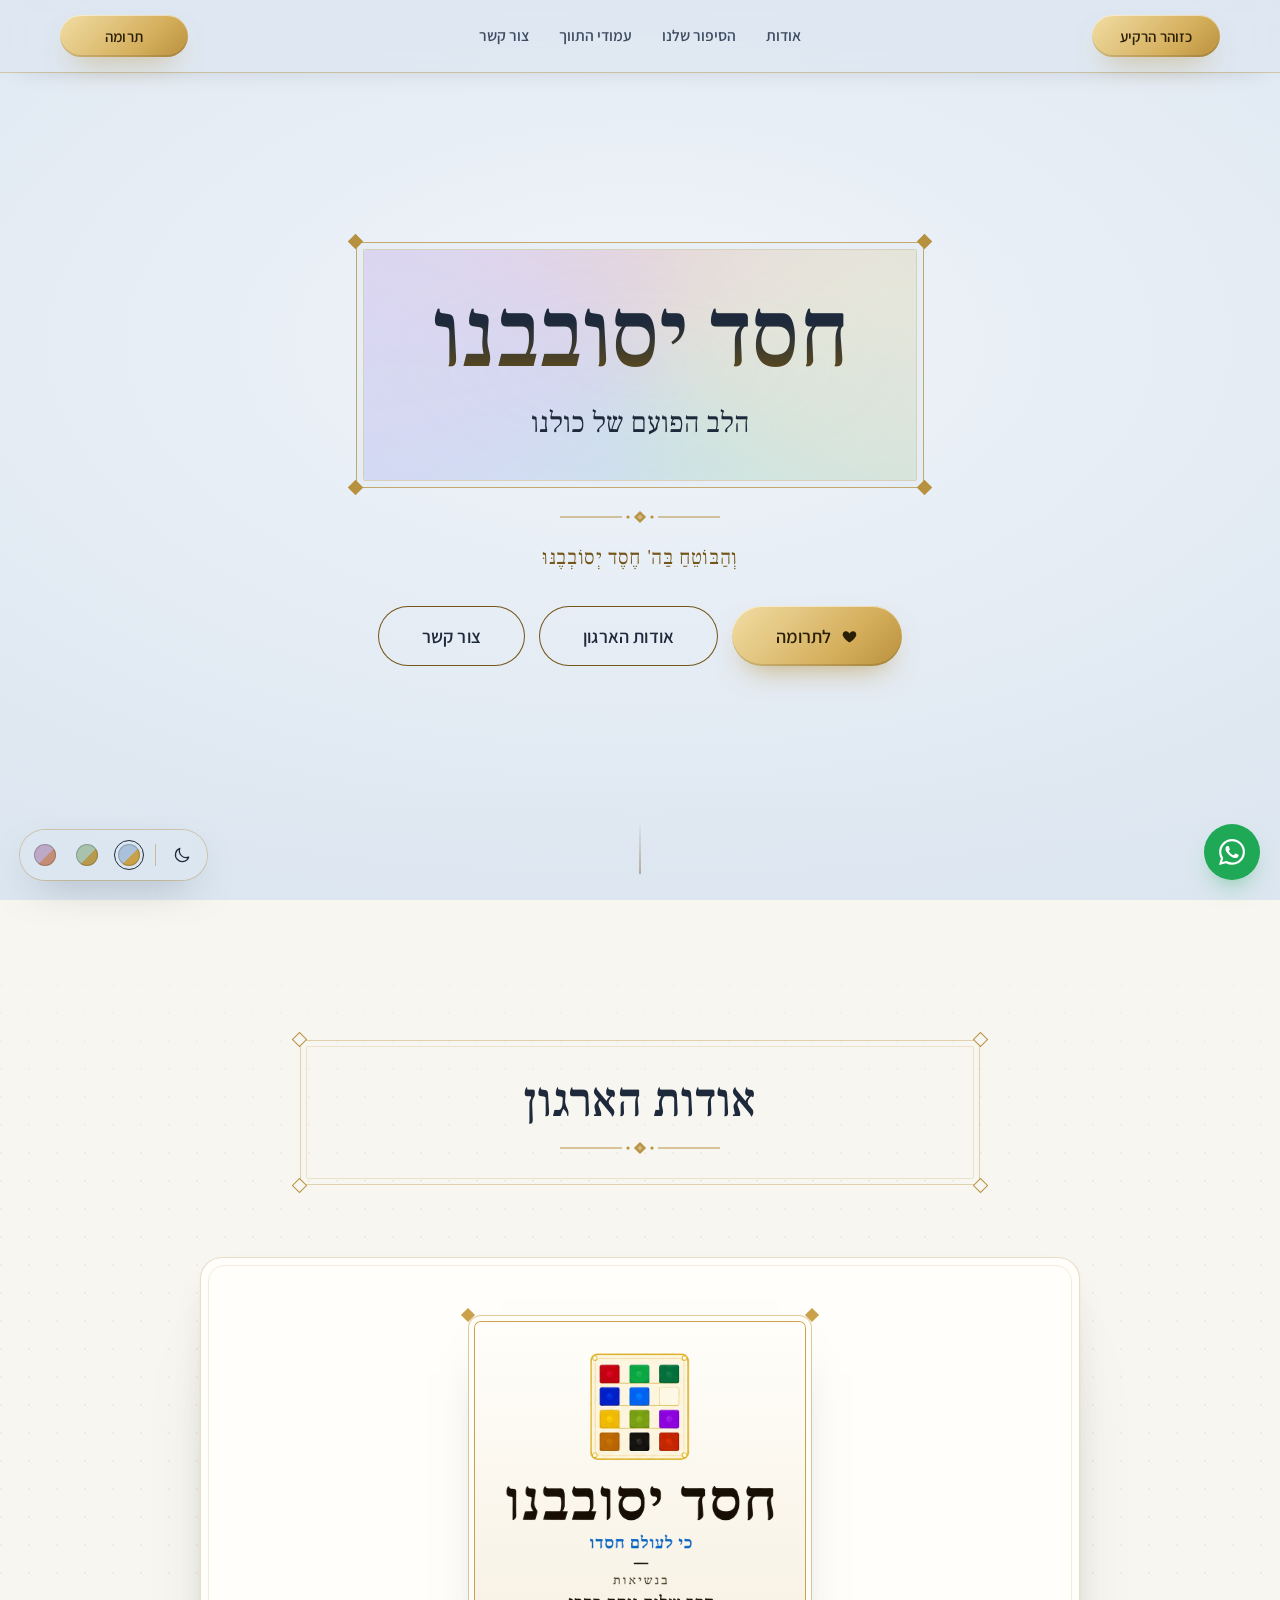
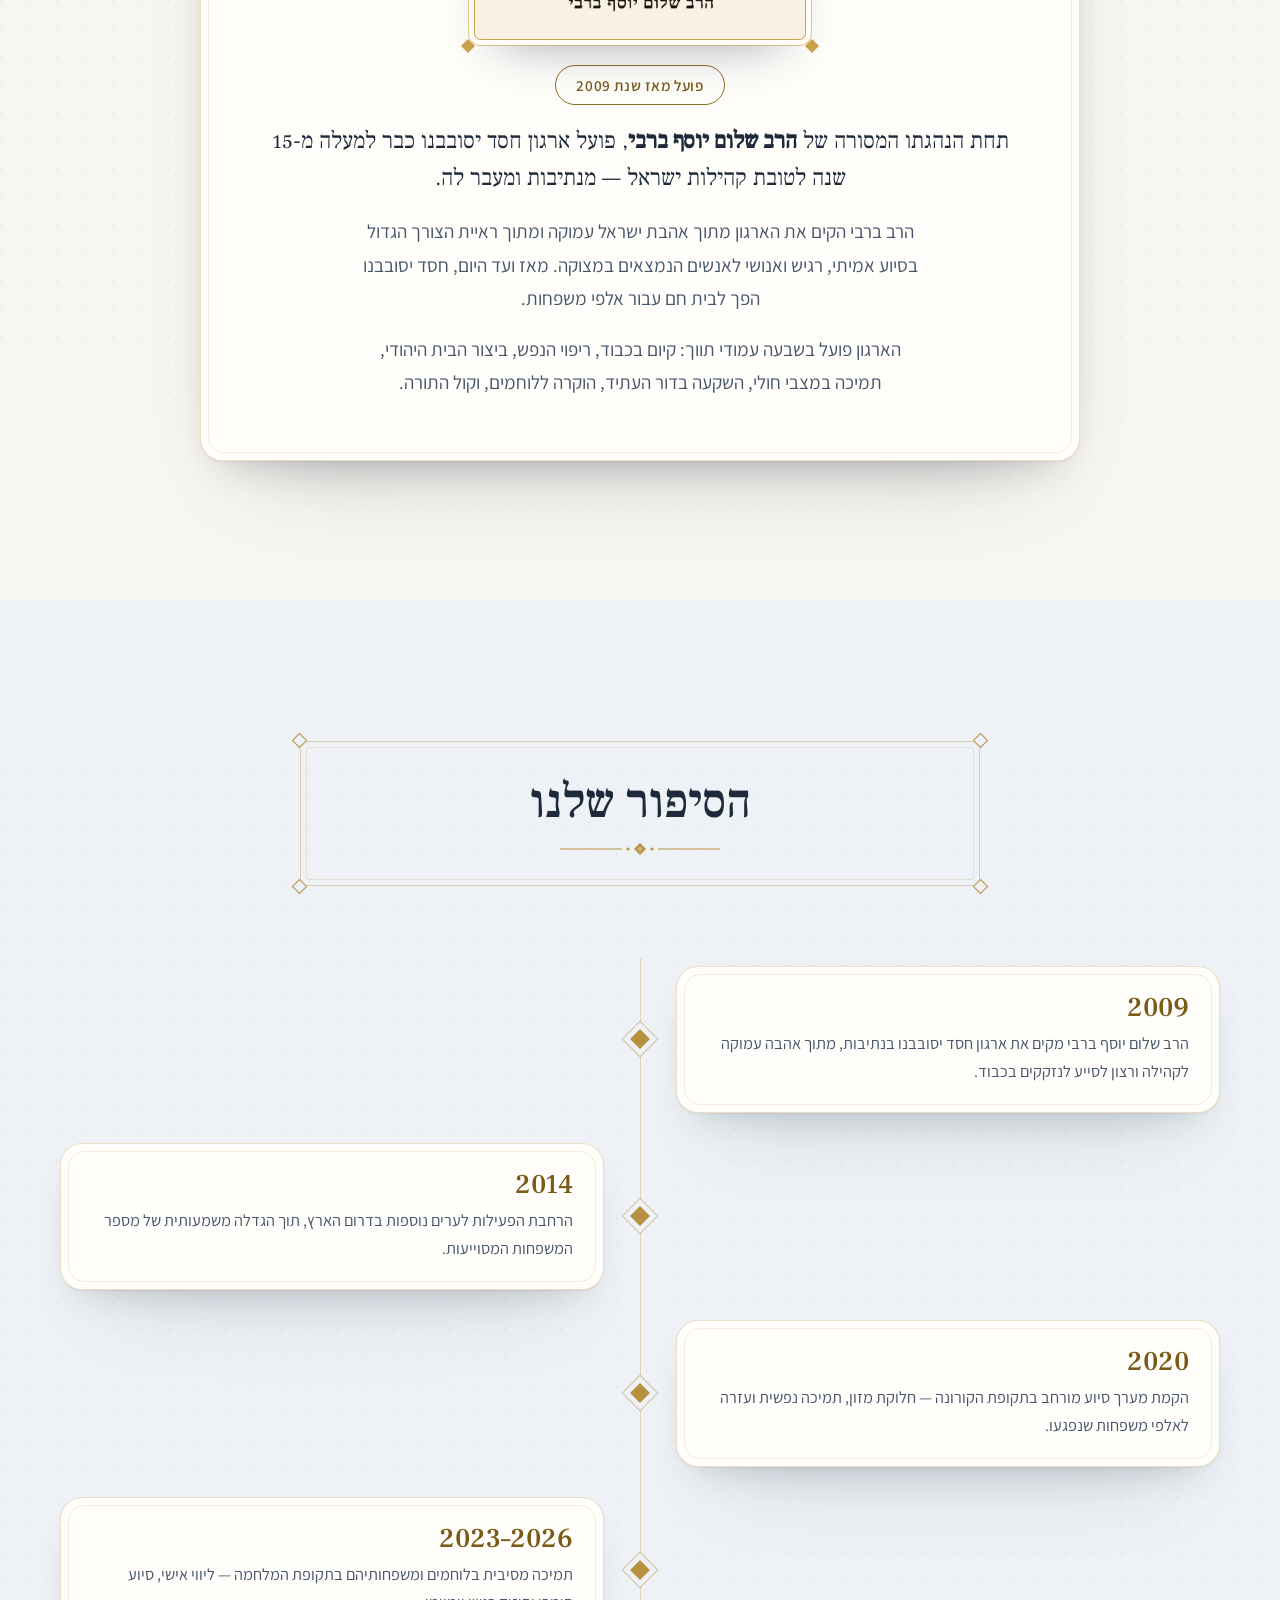
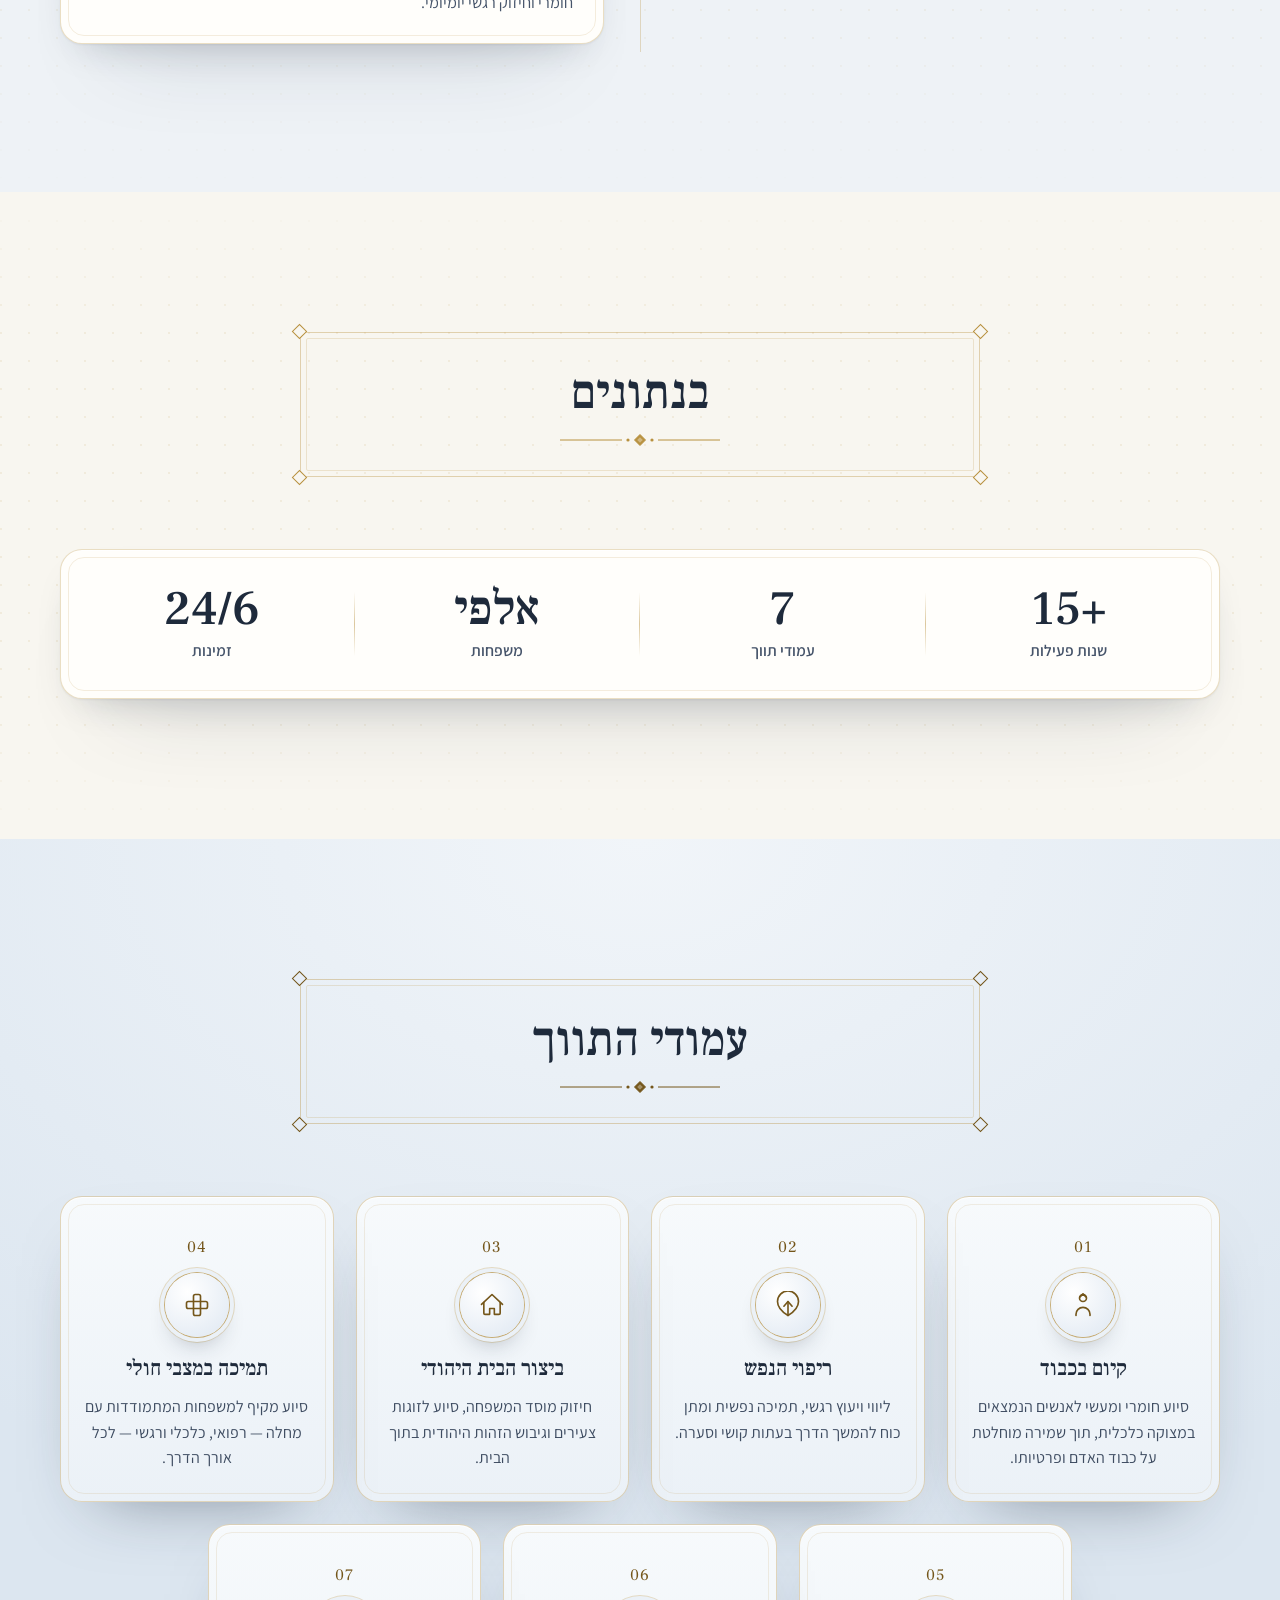
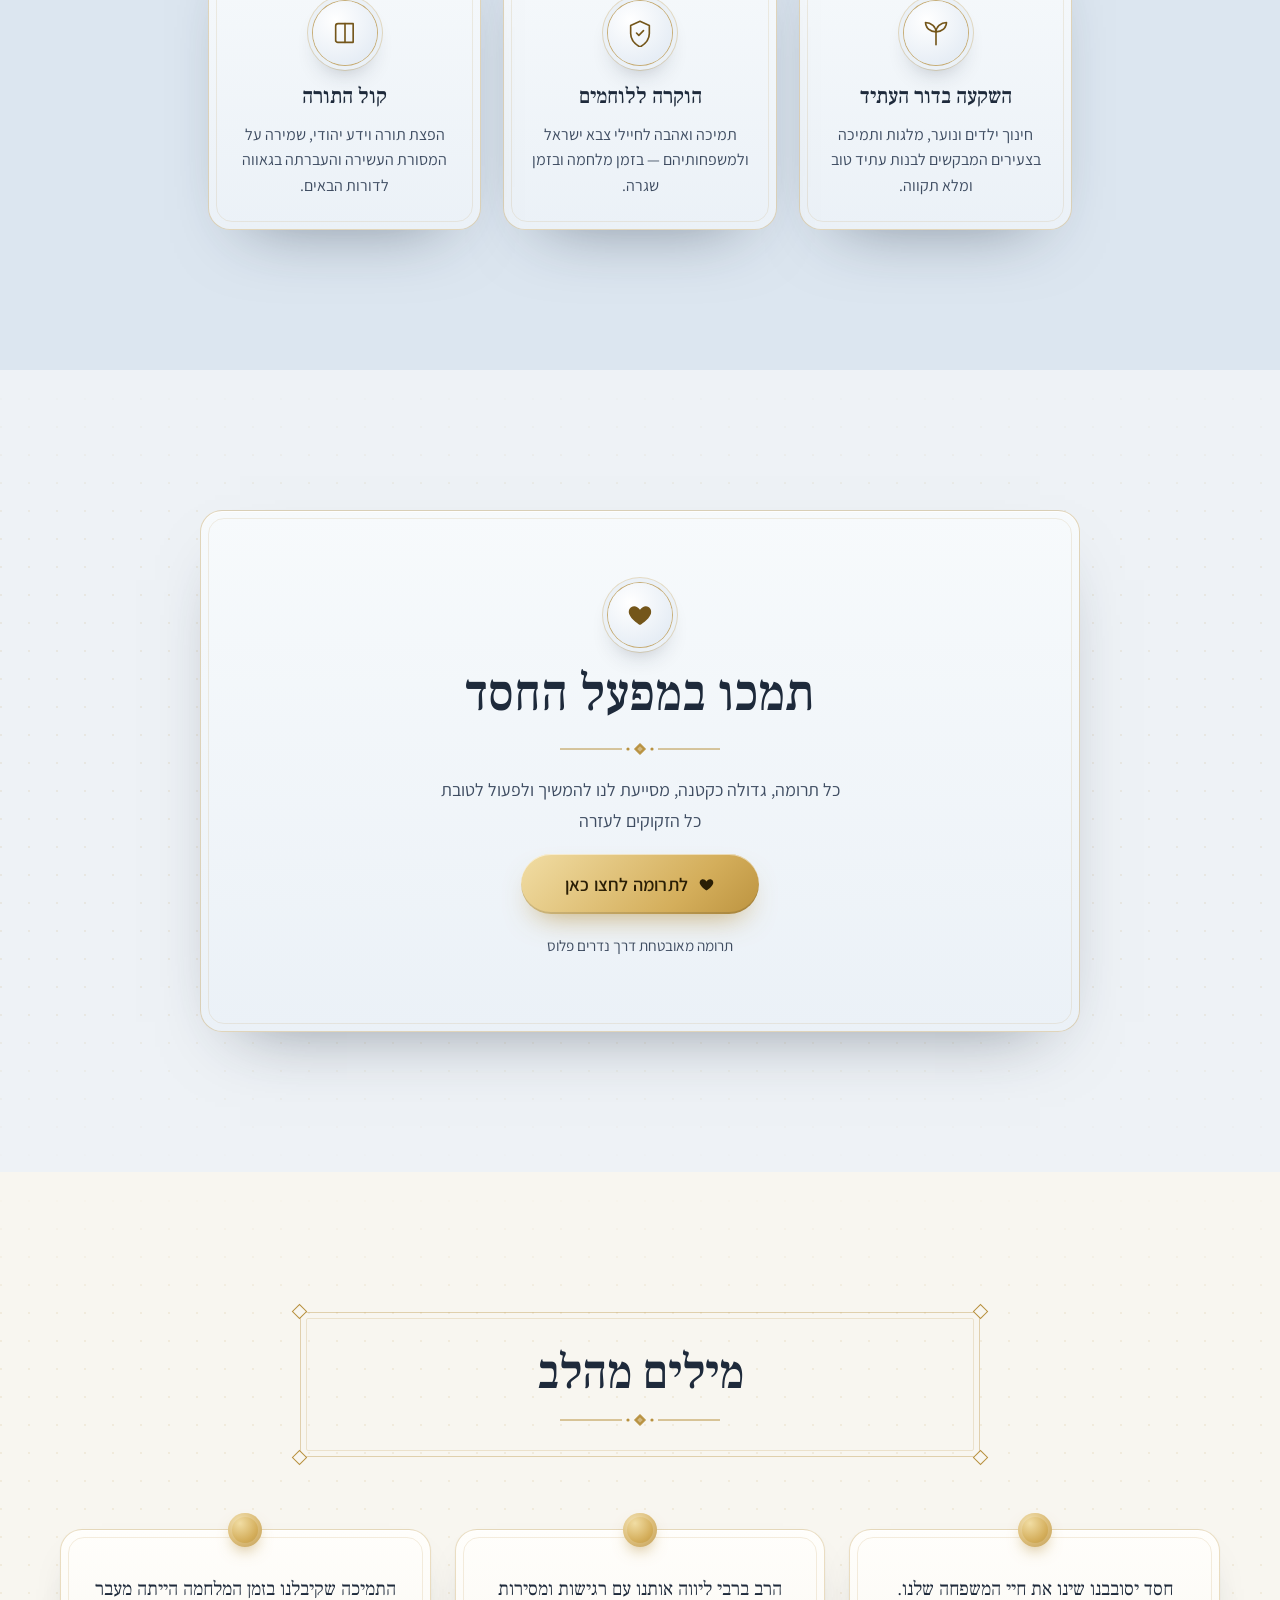
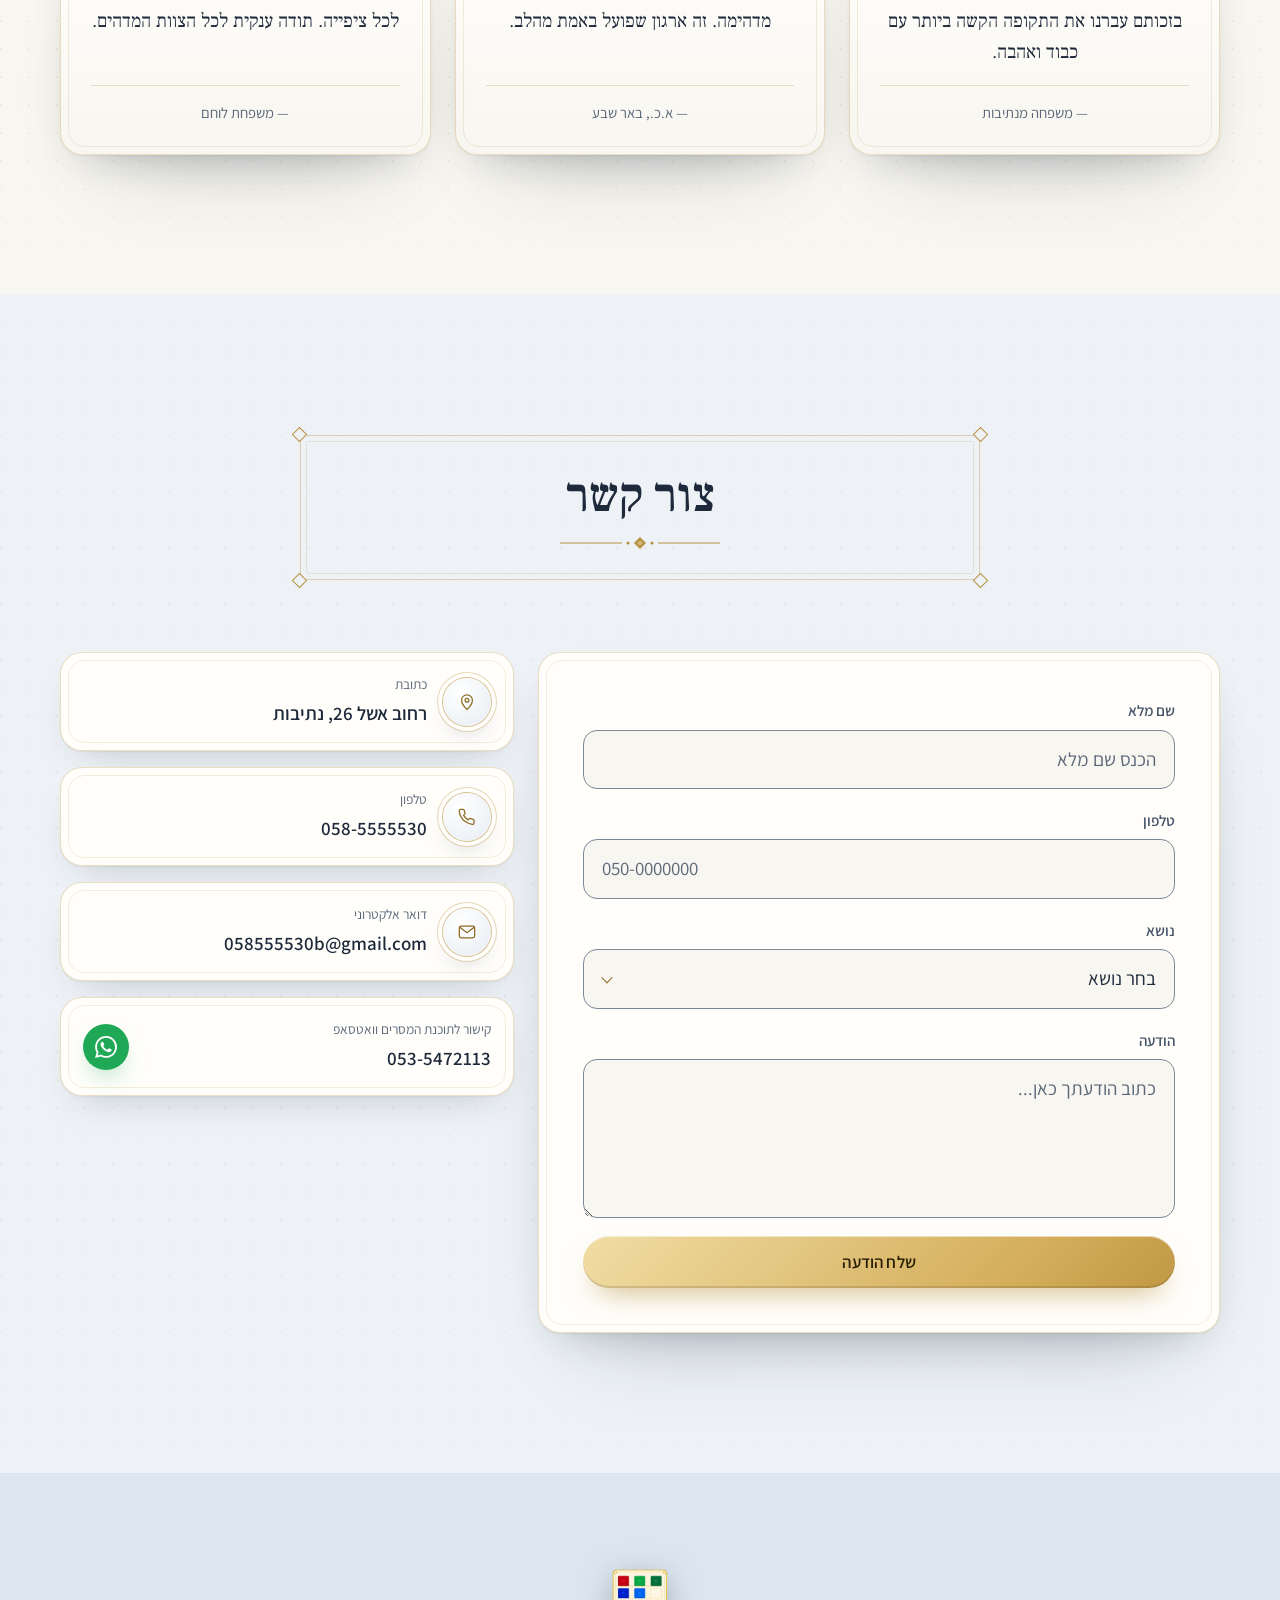
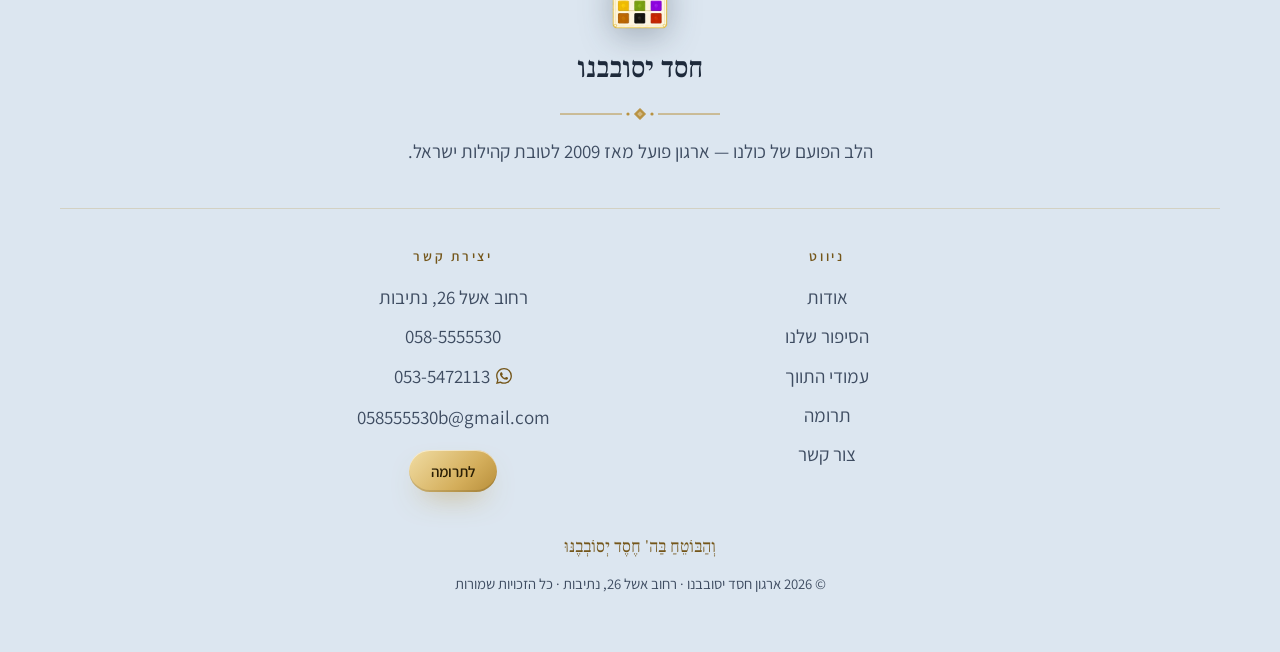
==== commit 33997b66: "WhatsApp 053-5472113 across the site; contact card relabelled; number in footer" ====
--- a/index.html
+++ b/index.html
@@ -300,7 +300,7 @@
         <div class="card c-card"><span class="medal medal--sm"><svg width="20" height="20" aria-hidden="true"><use href="#i-pin"/></svg></span><div><span class="c-label">כתובת</span><span class="c-val">רחוב אשל 26, נתיבות</span></div></div>
         <a class="card c-card lift" href="tel:0585555530"><span class="medal medal--sm"><svg width="20" height="20" aria-hidden="true"><use href="#i-phone"/></svg></span><div><span class="c-label">טלפון</span><span class="c-val" dir="ltr">058-5555530</span></div></a>
         <a class="card c-card lift" href="mailto:058555530b@gmail.com"><span class="medal medal--sm"><svg width="20" height="20" aria-hidden="true"><use href="#i-mail"/></svg></span><div><span class="c-label">דואר אלקטרוני</span><span class="c-val" dir="ltr">058555530b@gmail.com</span></div></a>
-        <div class="card c-card c-card--wa"><span class="c-label">עקבו אחרינו</span><a class="icon-btn icon-btn--wa" href="https://wa.me/9720585555530" target="_blank" rel="noopener noreferrer"><svg width="22" height="22" aria-hidden="true"><use href="#i-wa"/></svg><span class="sr-only">WhatsApp</span></a></div>
+        <a class="card c-card c-card--wa lift" href="https://wa.me/972535472113" target="_blank" rel="noopener noreferrer"><div><span class="c-label">קישור לתוכנת המסרים וואטסאפ</span><span class="c-val" dir="ltr">053-5472113</span></div><span class="icon-btn icon-btn--wa" aria-hidden="true"><svg width="22" height="22"><use href="#i-wa"/></svg></span></a>
       </div>
     </div>
   </div>
@@ -323,7 +323,7 @@
       </nav>
       <div>
         <p class="footer-col-title">יצירת קשר</p>
-        <ul><li>רחוב אשל 26, נתיבות</li><li><a href="tel:0585555530" dir="ltr">058-5555530</a></li><li><a href="mailto:058555530b@gmail.com" dir="ltr">058555530b@gmail.com</a></li><li class="footer-cta"><a class="btn btn--sm" href="https://www.matara.pro/nedarimplus/online/?mosad=5776132" target="_blank" rel="noopener noreferrer">לתרומה</a></li></ul>
+        <ul><li>רחוב אשל 26, נתיבות</li><li><a href="tel:0585555530" dir="ltr">058-5555530</a></li><li><a class="foot-wa" href="https://wa.me/972535472113" target="_blank" rel="noopener noreferrer"><svg width="16" height="16" aria-hidden="true"><use href="#i-wa"/></svg><span class="sr-only">WhatsApp</span><span dir="ltr">053-5472113</span></a></li><li><a href="mailto:058555530b@gmail.com" dir="ltr">058555530b@gmail.com</a></li><li class="footer-cta"><a class="btn btn--sm" href="https://www.matara.pro/nedarimplus/online/?mosad=5776132" target="_blank" rel="noopener noreferrer">לתרומה</a></li></ul>
       </div>
     </div>
     <div class="foot-bottom">
@@ -333,7 +333,7 @@
   </div>
 </footer>
 
-<a class="icon-btn icon-btn--wa fab-wa" href="https://wa.me/9720585555530" target="_blank" rel="noopener noreferrer"><svg width="26" height="26" aria-hidden="true"><use href="#i-wa"/></svg><span class="sr-only">WhatsApp</span></a>
+<a class="icon-btn icon-btn--wa fab-wa" href="https://wa.me/972535472113" target="_blank" rel="noopener noreferrer"><svg width="26" height="26" aria-hidden="true"><use href="#i-wa"/></svg><span class="sr-only">WhatsApp</span></a>
 <div class="theme-dock">
   <button class="mode-btn" type="button" role="switch" aria-checked="false" data-mode-toggle><svg class="i-moon" width="20" height="20" aria-hidden="true"><use href="#i-moon"/></svg><svg class="i-sun" width="20" height="20" aria-hidden="true"><use href="#i-sun"/></svg><span class="sr-only">מצב כהה</span></button>
   <span class="theme-sep" aria-hidden="true"></span>
@@ -344,7 +344,7 @@
   </div>
 </div>
 <div class="sticky-cta">
-  <a class="icon-btn icon-btn--wa" href="https://wa.me/9720585555530" target="_blank" rel="noopener noreferrer"><svg width="22" height="22" aria-hidden="true"><use href="#i-wa"/></svg><span class="sr-only">WhatsApp</span></a>
+  <a class="icon-btn icon-btn--wa" href="https://wa.me/972535472113" target="_blank" rel="noopener noreferrer"><svg width="22" height="22" aria-hidden="true"><use href="#i-wa"/></svg><span class="sr-only">WhatsApp</span></a>
   <a class="btn" href="https://www.matara.pro/nedarimplus/online/?mosad=5776132" target="_blank" rel="noopener noreferrer"><svg width="16" height="16" aria-hidden="true"><use href="#i-heart"/></svg>לתרומה</a>
 </div>
 
--- a/assets/css/site.css
+++ b/assets/css/site.css
@@ -423,7 +423,10 @@
 .c-card { display: flex; align-items: center; gap: 16px; padding: 20px 22px; text-decoration: none; }
 .c-label { display: block; font-size: .85rem; color: var(--ink-3); }
 .c-val { display: block; font-weight: 600; }
+.c-card [dir="ltr"] { text-align: right; }
 .c-card--wa { justify-content: space-between; }
+.foot-wa { display: inline-flex; align-items: center; gap: 6px; }
+.foot-wa svg { color: var(--gold-hi); }
 @media (max-width: 899px) { .contact-grid { grid-template-columns: 1fr; } }
 
 /* ---------- footer ---------- */
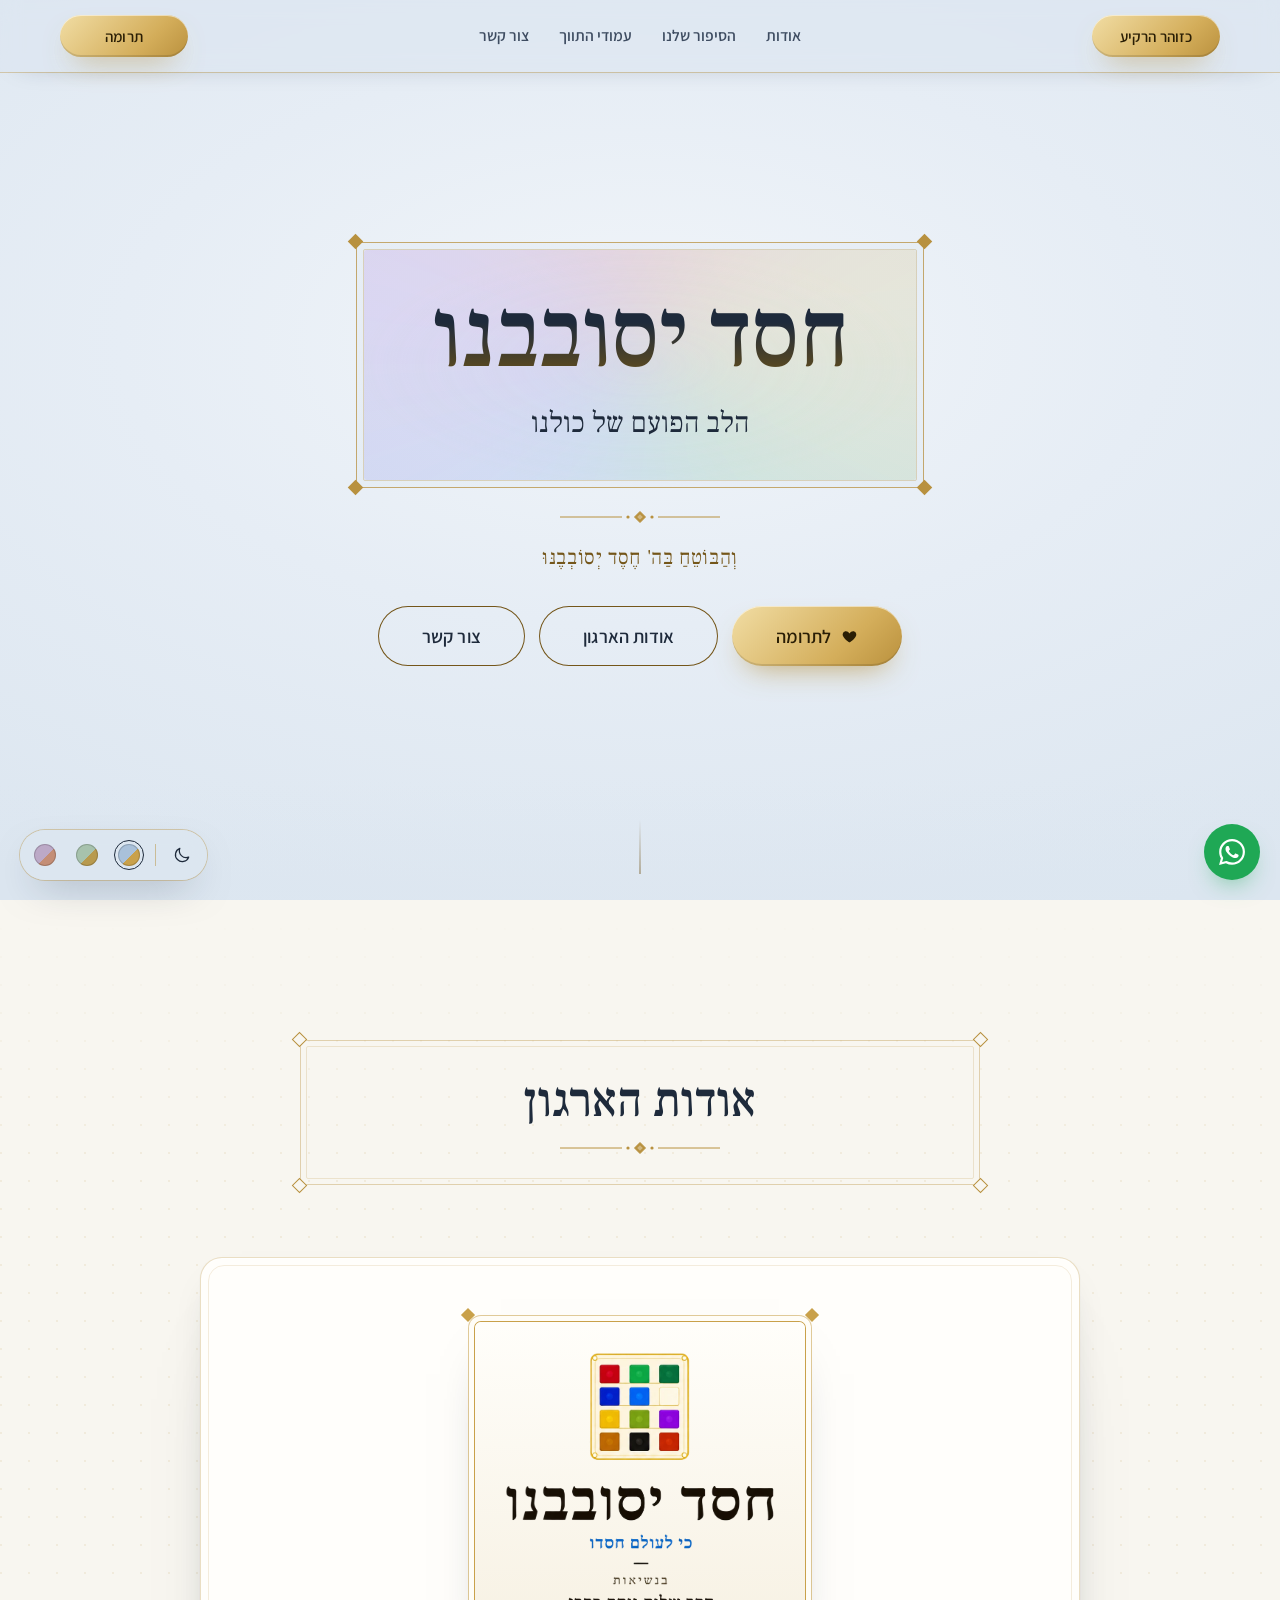
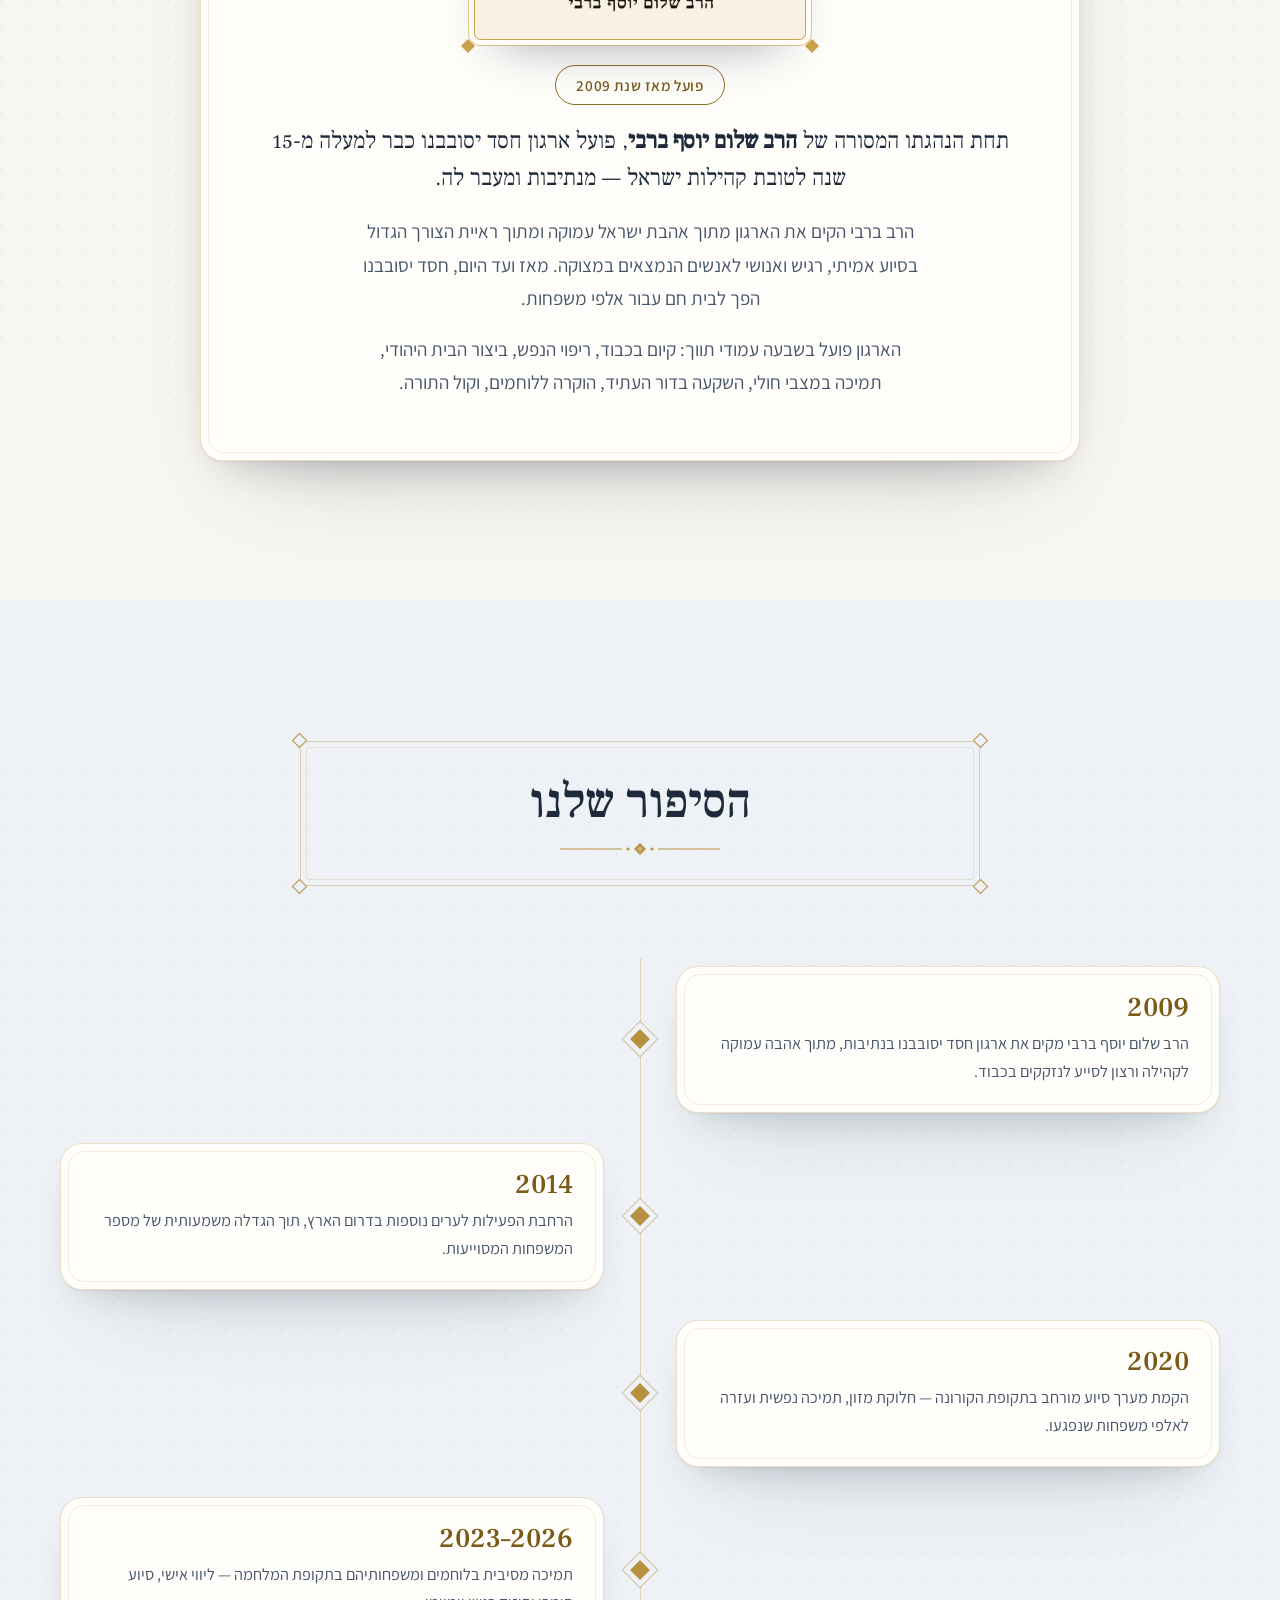
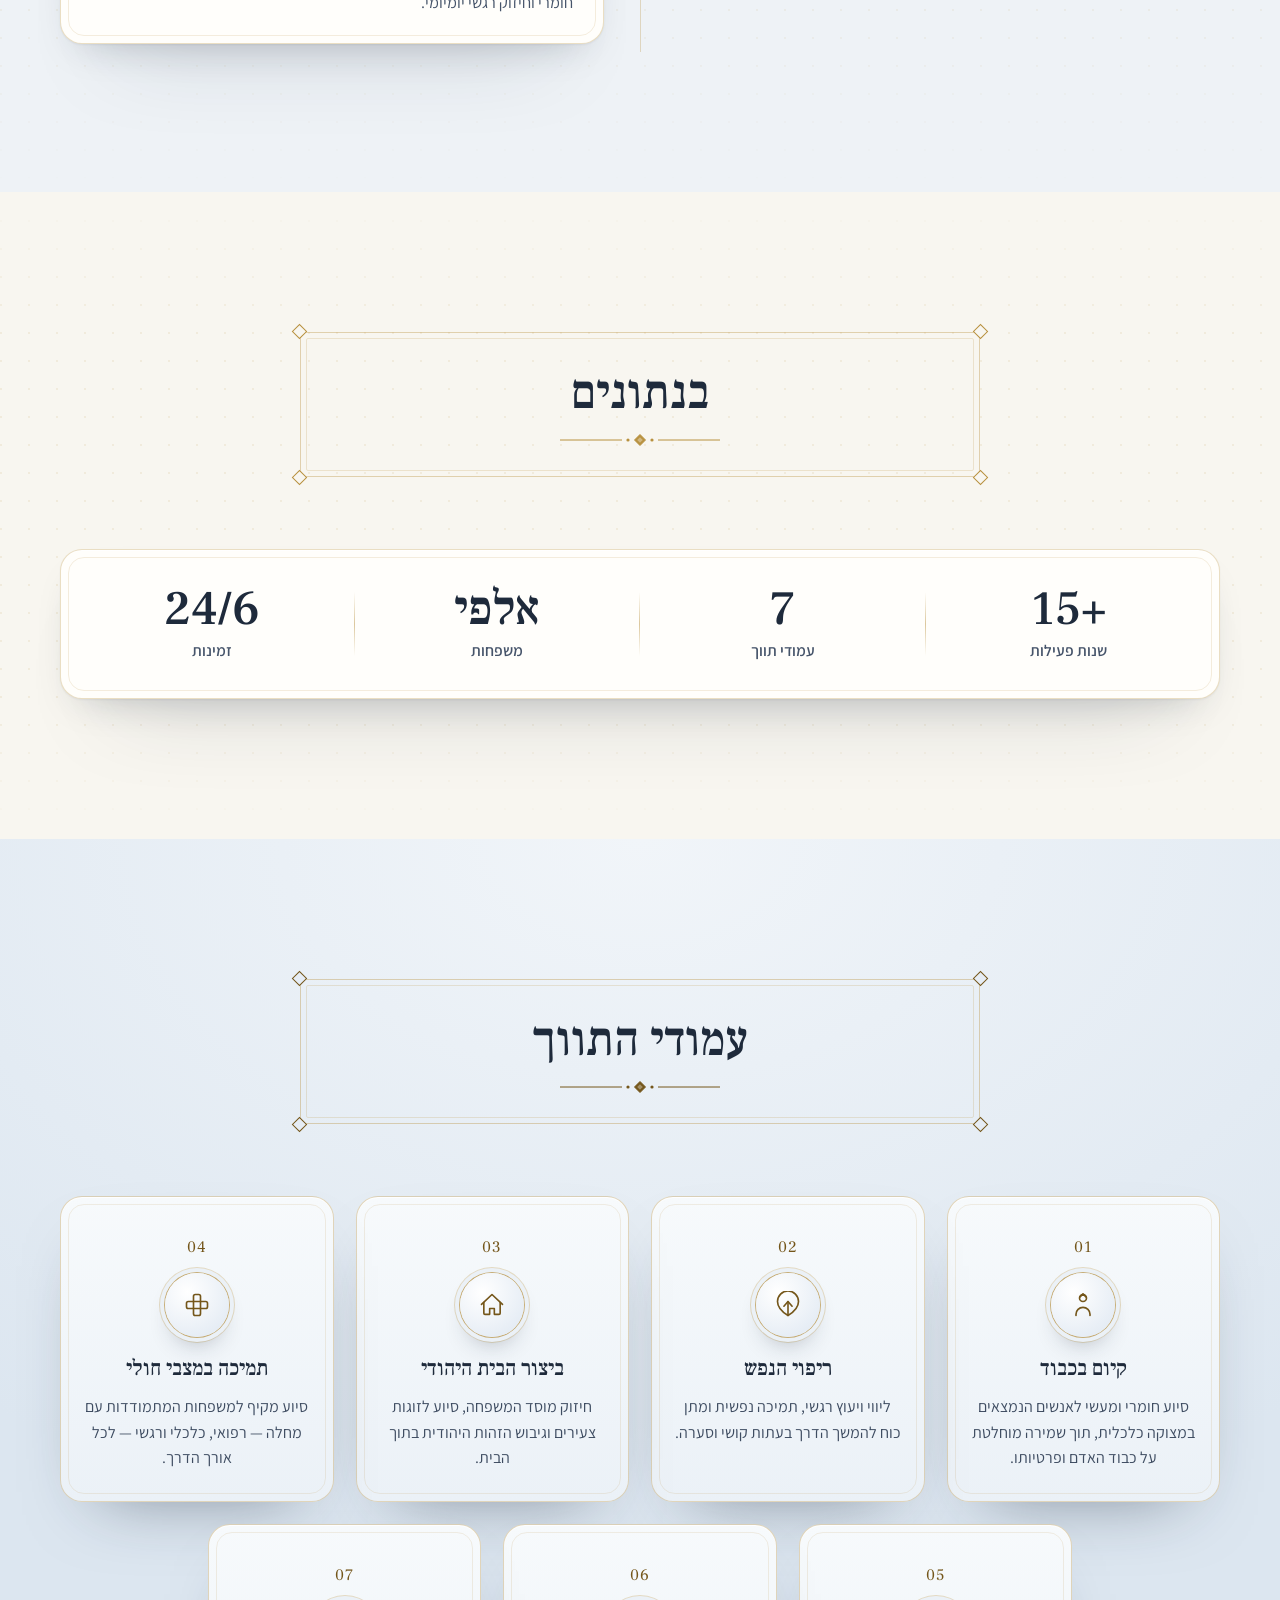
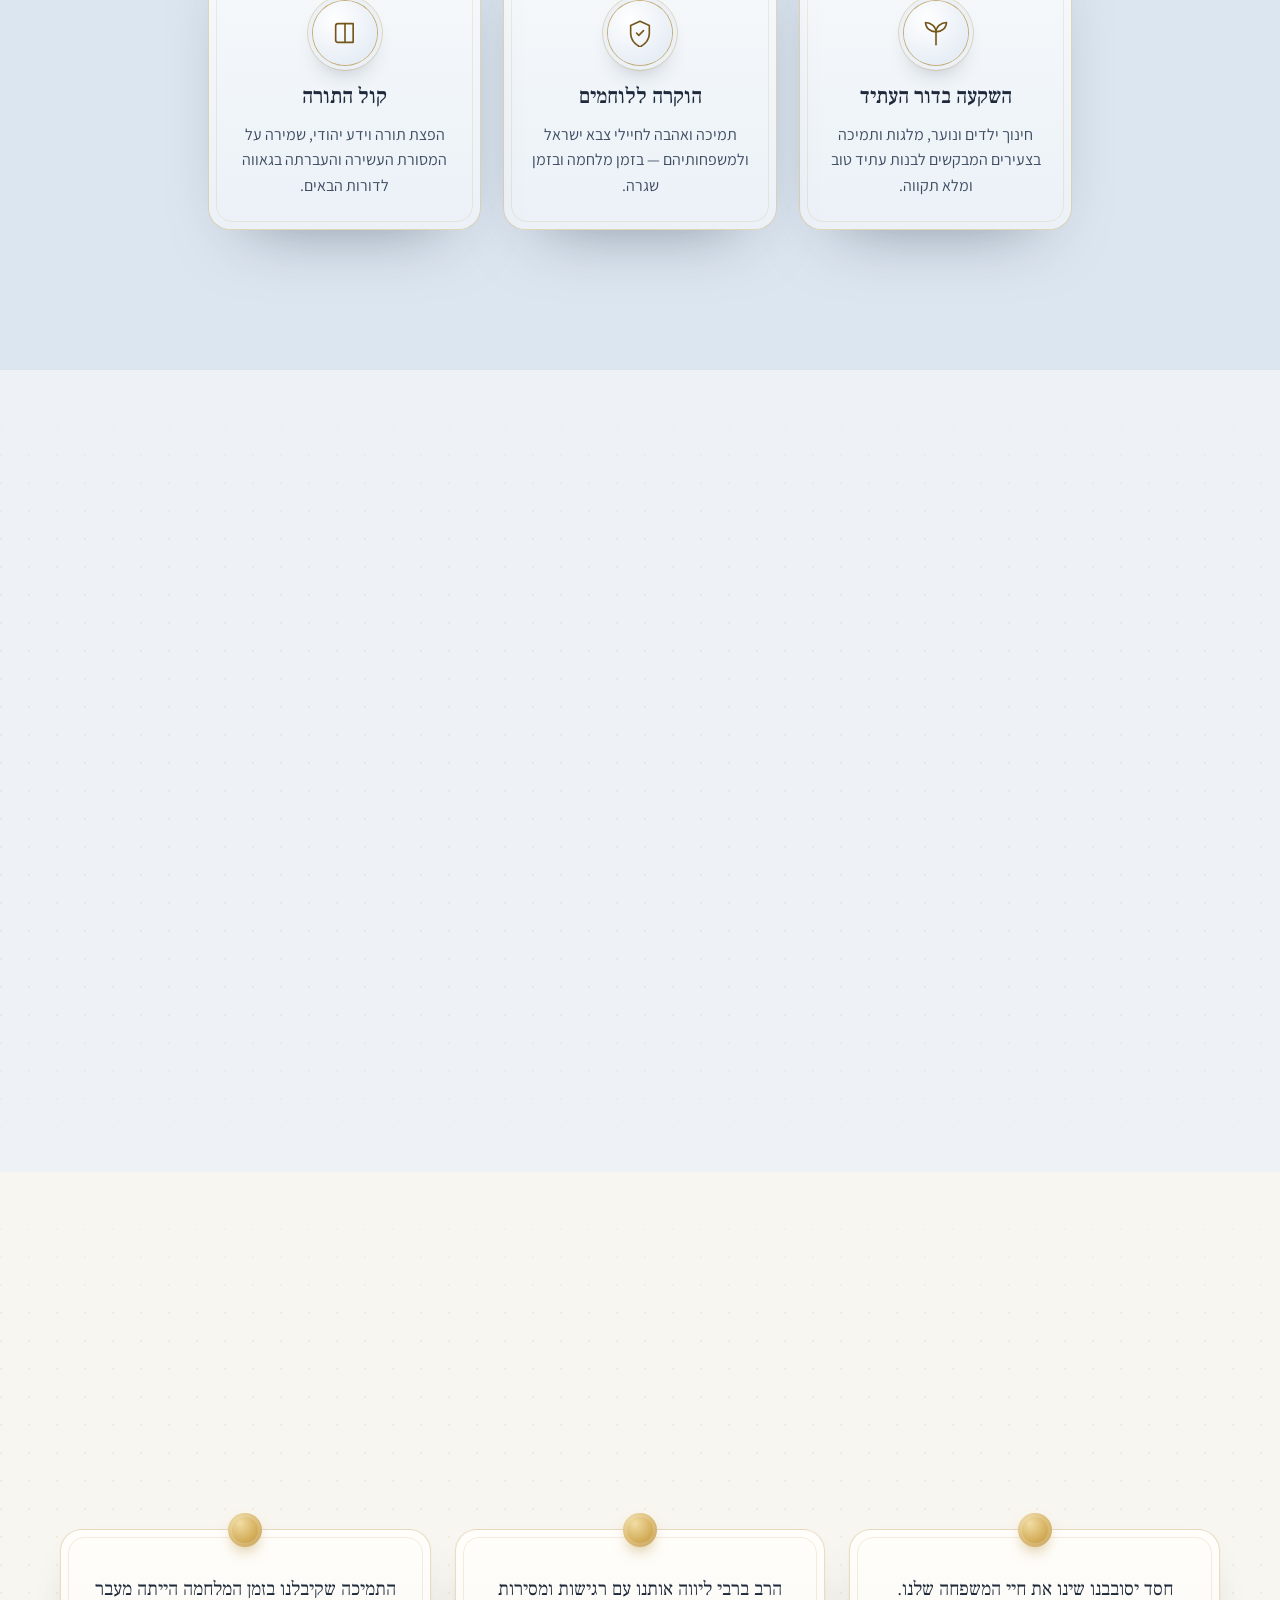
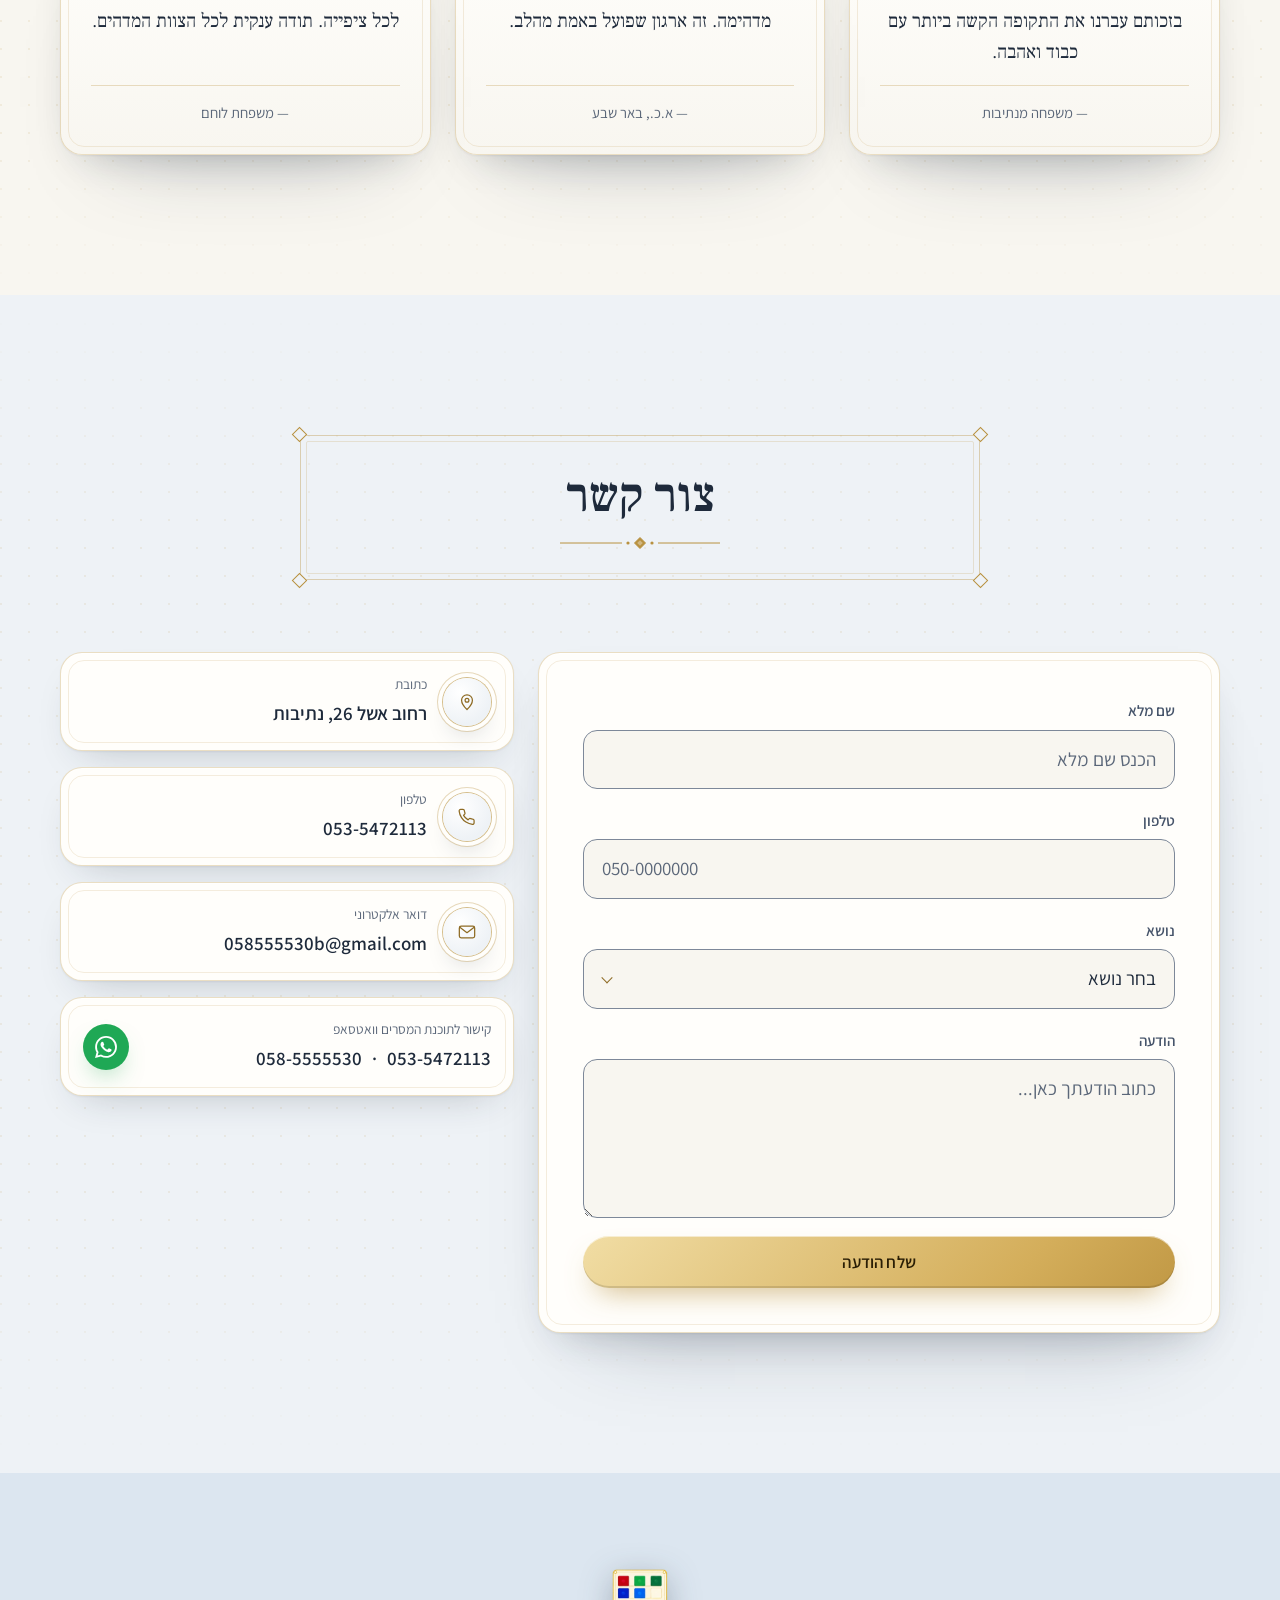
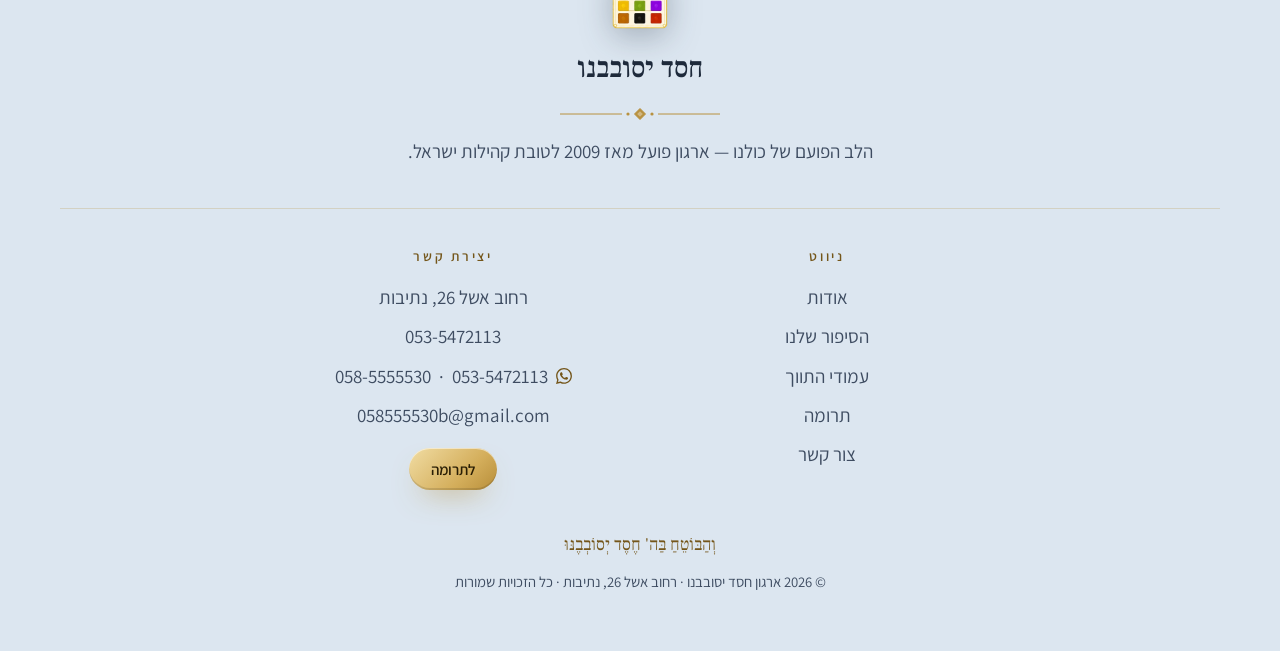
==== commit 2a59edab: "Phones: 053-5472113 is the call + WhatsApp number; 058-5555530 is WhatsApp only" ====
--- a/index.html
+++ b/index.html
@@ -60,7 +60,7 @@
   "name": "חסד יסובבנו",
   "foundingDate": "2009",
   "address": { "@type": "PostalAddress", "streetAddress": "אשל 26", "addressLocality": "נתיבות", "addressCountry": "IL" },
-  "telephone": "058-5555530",
+  "telephone": "053-5472113",
   "email": "058555530b@gmail.com"
 }
 </script>
@@ -298,9 +298,9 @@
       </form>
       <div class="contact-cards reveal">
         <div class="card c-card"><span class="medal medal--sm"><svg width="20" height="20" aria-hidden="true"><use href="#i-pin"/></svg></span><div><span class="c-label">כתובת</span><span class="c-val">רחוב אשל 26, נתיבות</span></div></div>
-        <a class="card c-card lift" href="tel:0585555530"><span class="medal medal--sm"><svg width="20" height="20" aria-hidden="true"><use href="#i-phone"/></svg></span><div><span class="c-label">טלפון</span><span class="c-val" dir="ltr">058-5555530</span></div></a>
+        <a class="card c-card lift" href="tel:0535472113"><span class="medal medal--sm"><svg width="20" height="20" aria-hidden="true"><use href="#i-phone"/></svg></span><div><span class="c-label">טלפון</span><span class="c-val" dir="ltr">053-5472113</span></div></a>
         <a class="card c-card lift" href="mailto:058555530b@gmail.com"><span class="medal medal--sm"><svg width="20" height="20" aria-hidden="true"><use href="#i-mail"/></svg></span><div><span class="c-label">דואר אלקטרוני</span><span class="c-val" dir="ltr">058555530b@gmail.com</span></div></a>
-        <a class="card c-card c-card--wa lift" href="https://wa.me/972535472113" target="_blank" rel="noopener noreferrer"><div><span class="c-label">קישור לתוכנת המסרים וואטסאפ</span><span class="c-val" dir="ltr">053-5472113</span></div><span class="icon-btn icon-btn--wa" aria-hidden="true"><svg width="22" height="22"><use href="#i-wa"/></svg></span></a>
+        <div class="card c-card c-card--wa"><div><span class="c-label">קישור לתוכנת המסרים וואטסאפ</span><span class="c-val wa-nums"><a href="https://wa.me/972535472113" target="_blank" rel="noopener noreferrer" dir="ltr">053-5472113</a><span aria-hidden="true">·</span><a href="https://wa.me/972585555530" target="_blank" rel="noopener noreferrer" dir="ltr">058-5555530</a></span></div><span class="icon-btn icon-btn--wa" aria-hidden="true"><svg width="22" height="22"><use href="#i-wa"/></svg></span></div>
       </div>
     </div>
   </div>
@@ -323,7 +323,7 @@
       </nav>
       <div>
         <p class="footer-col-title">יצירת קשר</p>
-        <ul><li>רחוב אשל 26, נתיבות</li><li><a href="tel:0585555530" dir="ltr">058-5555530</a></li><li><a class="foot-wa" href="https://wa.me/972535472113" target="_blank" rel="noopener noreferrer"><svg width="16" height="16" aria-hidden="true"><use href="#i-wa"/></svg><span class="sr-only">WhatsApp</span><span dir="ltr">053-5472113</span></a></li><li><a href="mailto:058555530b@gmail.com" dir="ltr">058555530b@gmail.com</a></li><li class="footer-cta"><a class="btn btn--sm" href="https://www.matara.pro/nedarimplus/online/?mosad=5776132" target="_blank" rel="noopener noreferrer">לתרומה</a></li></ul>
+        <ul><li>רחוב אשל 26, נתיבות</li><li><a href="tel:0535472113" dir="ltr">053-5472113</a></li><li class="foot-wa"><svg width="16" height="16" aria-hidden="true"><use href="#i-wa"/></svg><span class="sr-only">WhatsApp</span><a href="https://wa.me/972535472113" target="_blank" rel="noopener noreferrer" dir="ltr">053-5472113</a><span aria-hidden="true">·</span><a href="https://wa.me/972585555530" target="_blank" rel="noopener noreferrer" dir="ltr">058-5555530</a></li><li><a href="mailto:058555530b@gmail.com" dir="ltr">058555530b@gmail.com</a></li><li class="footer-cta"><a class="btn btn--sm" href="https://www.matara.pro/nedarimplus/online/?mosad=5776132" target="_blank" rel="noopener noreferrer">לתרומה</a></li></ul>
       </div>
     </div>
     <div class="foot-bottom">
--- a/assets/css/site.css
+++ b/assets/css/site.css
@@ -425,7 +425,10 @@
 .c-val { display: block; font-weight: 600; }
 .c-card [dir="ltr"] { text-align: right; }
 .c-card--wa { justify-content: space-between; }
-.foot-wa { display: inline-flex; align-items: center; gap: 6px; }
+.wa-nums { display: flex; flex-wrap: wrap; align-items: center; gap: 2px 10px; }
+.wa-nums a { text-decoration: none; }
+.wa-nums a:hover { text-decoration: underline; text-underline-offset: 3px; }
+.foot-wa { display: inline-flex; flex-wrap: wrap; justify-content: center; align-items: center; gap: 4px 8px; }
 .foot-wa svg { color: var(--gold-hi); }
 @media (max-width: 899px) { .contact-grid { grid-template-columns: 1fr; } }
 
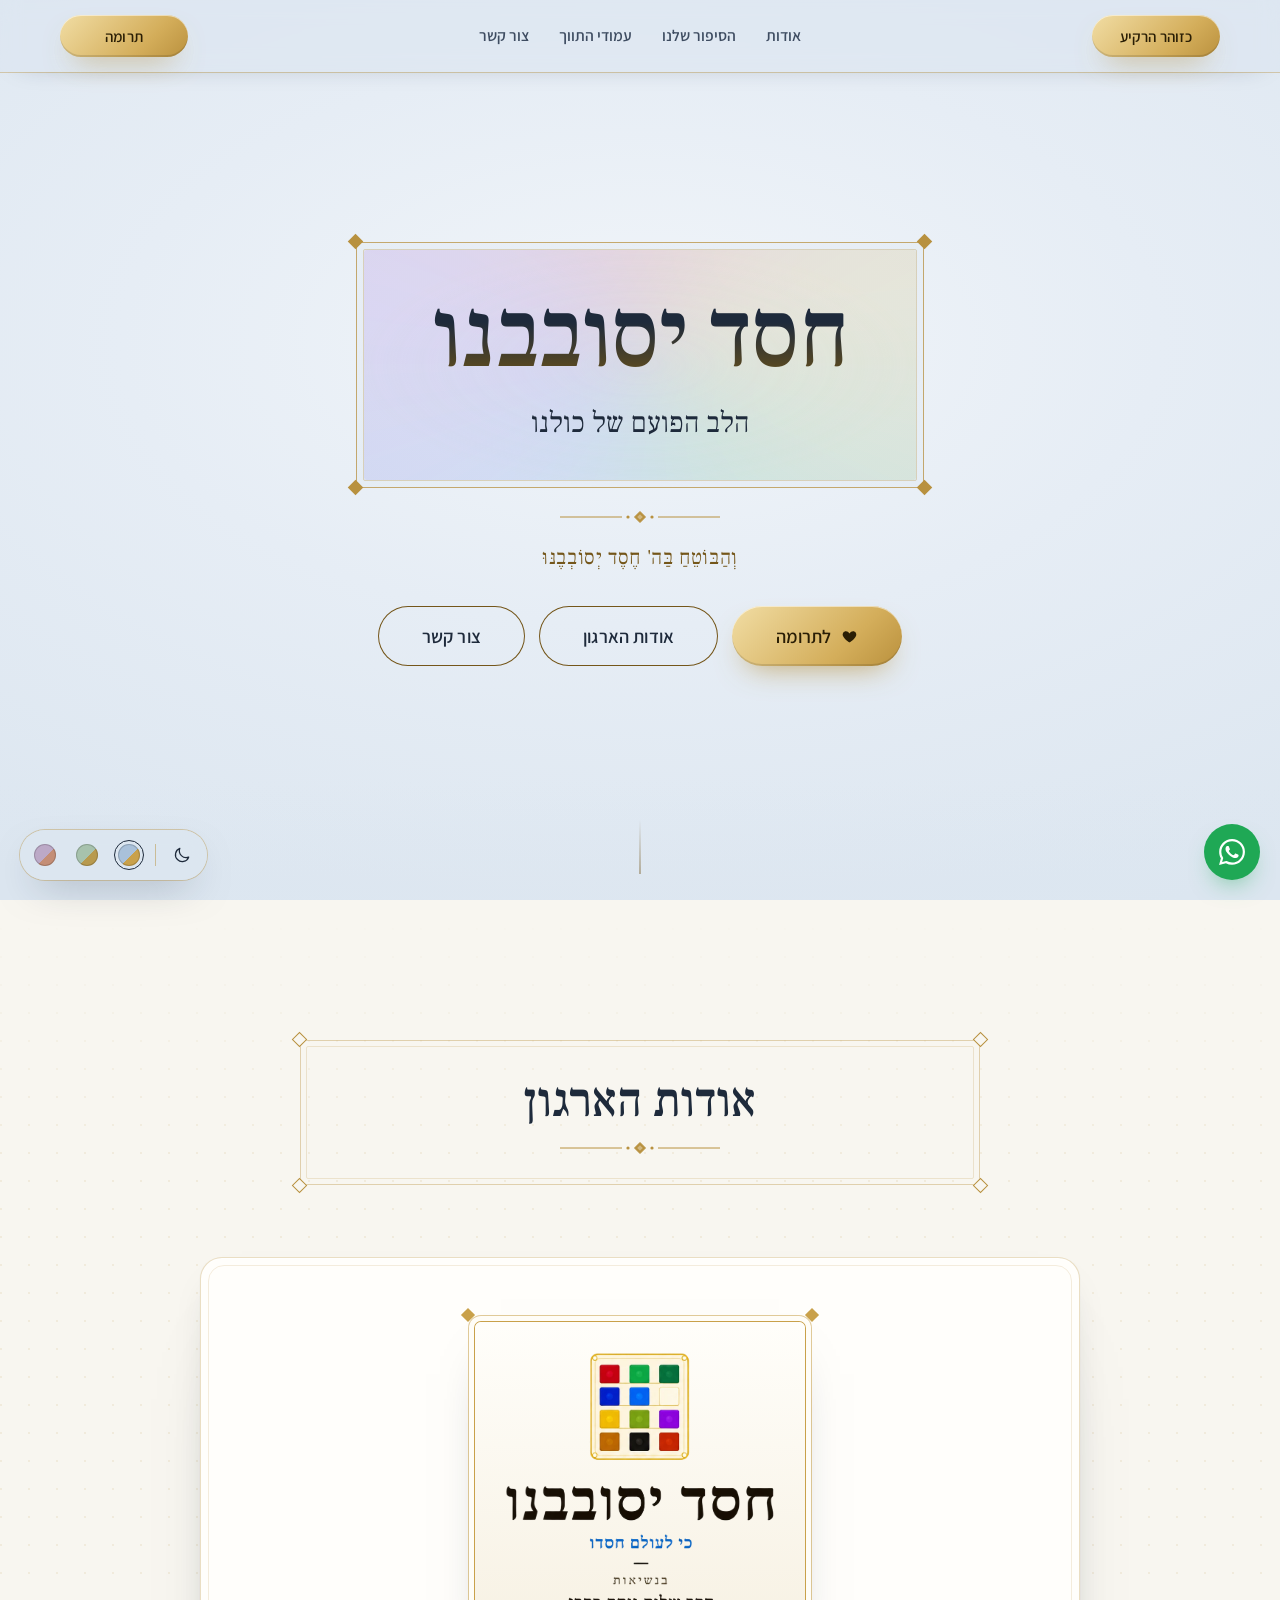
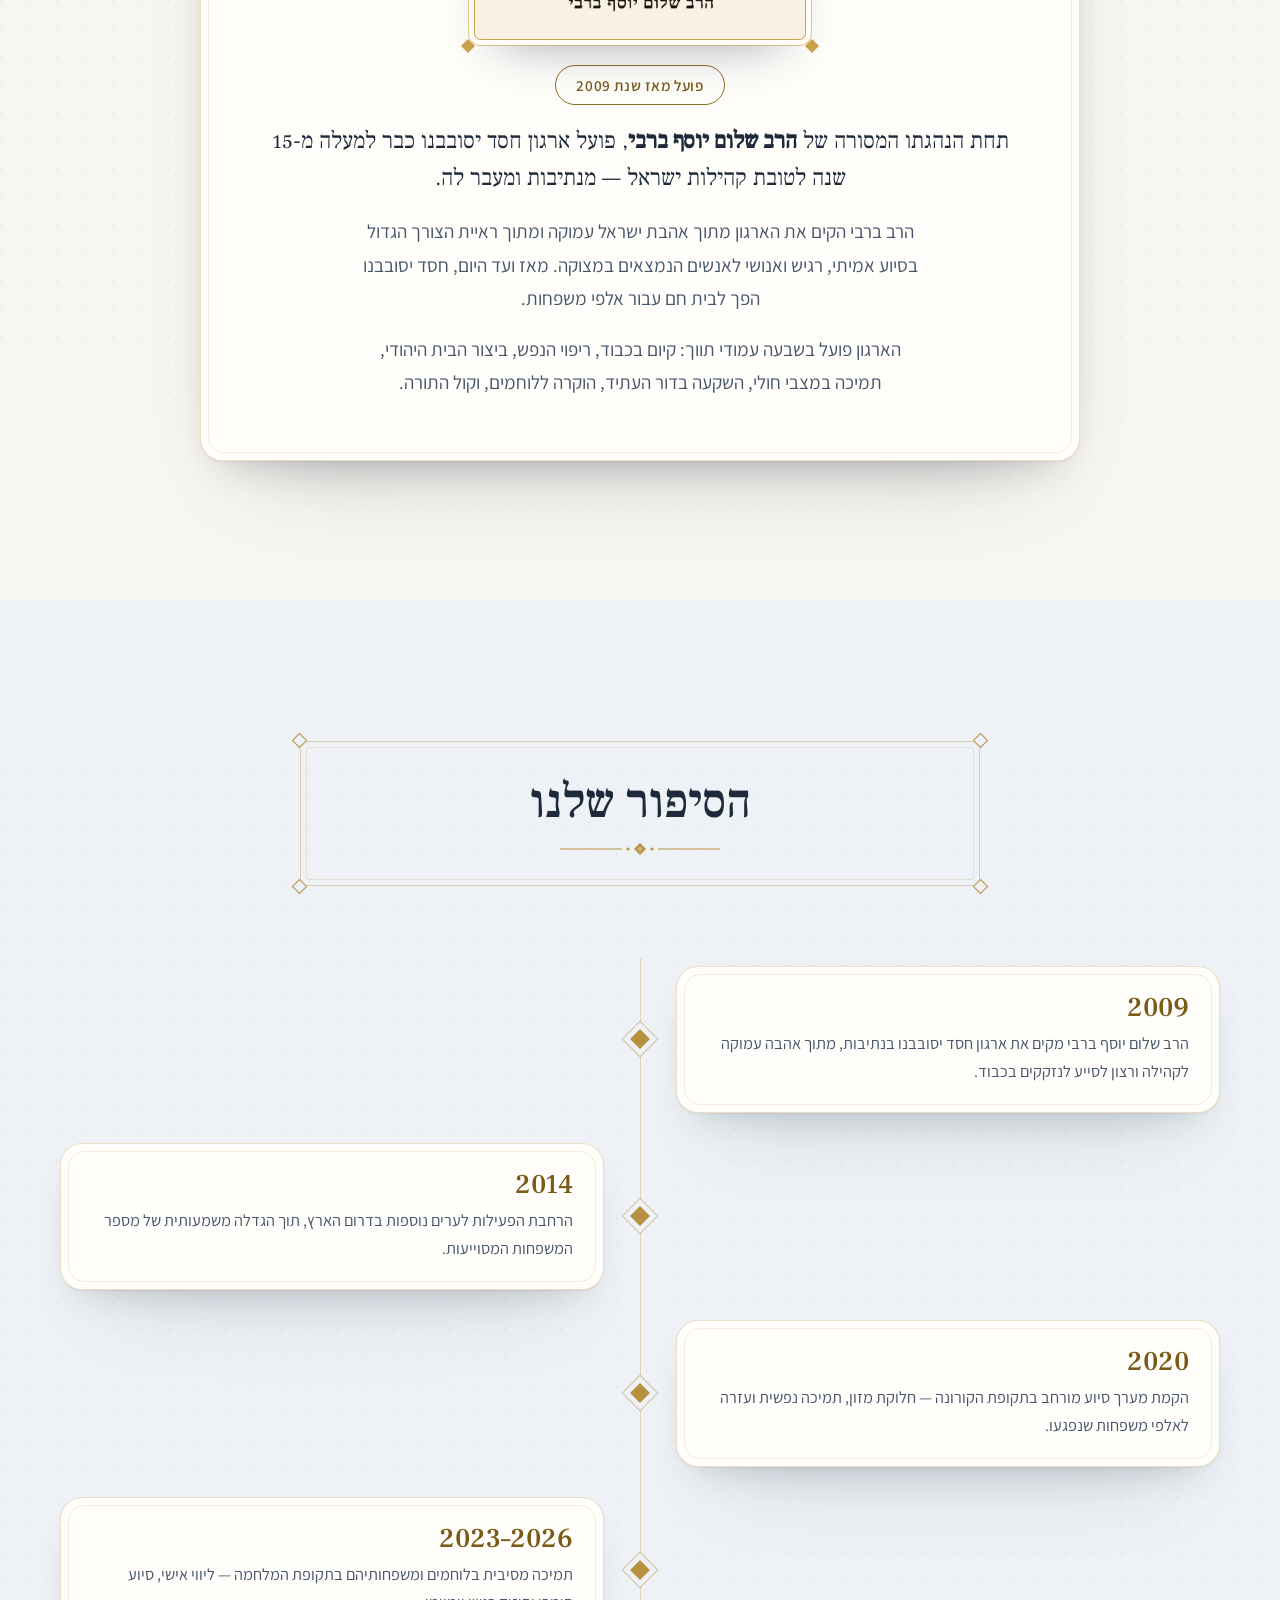
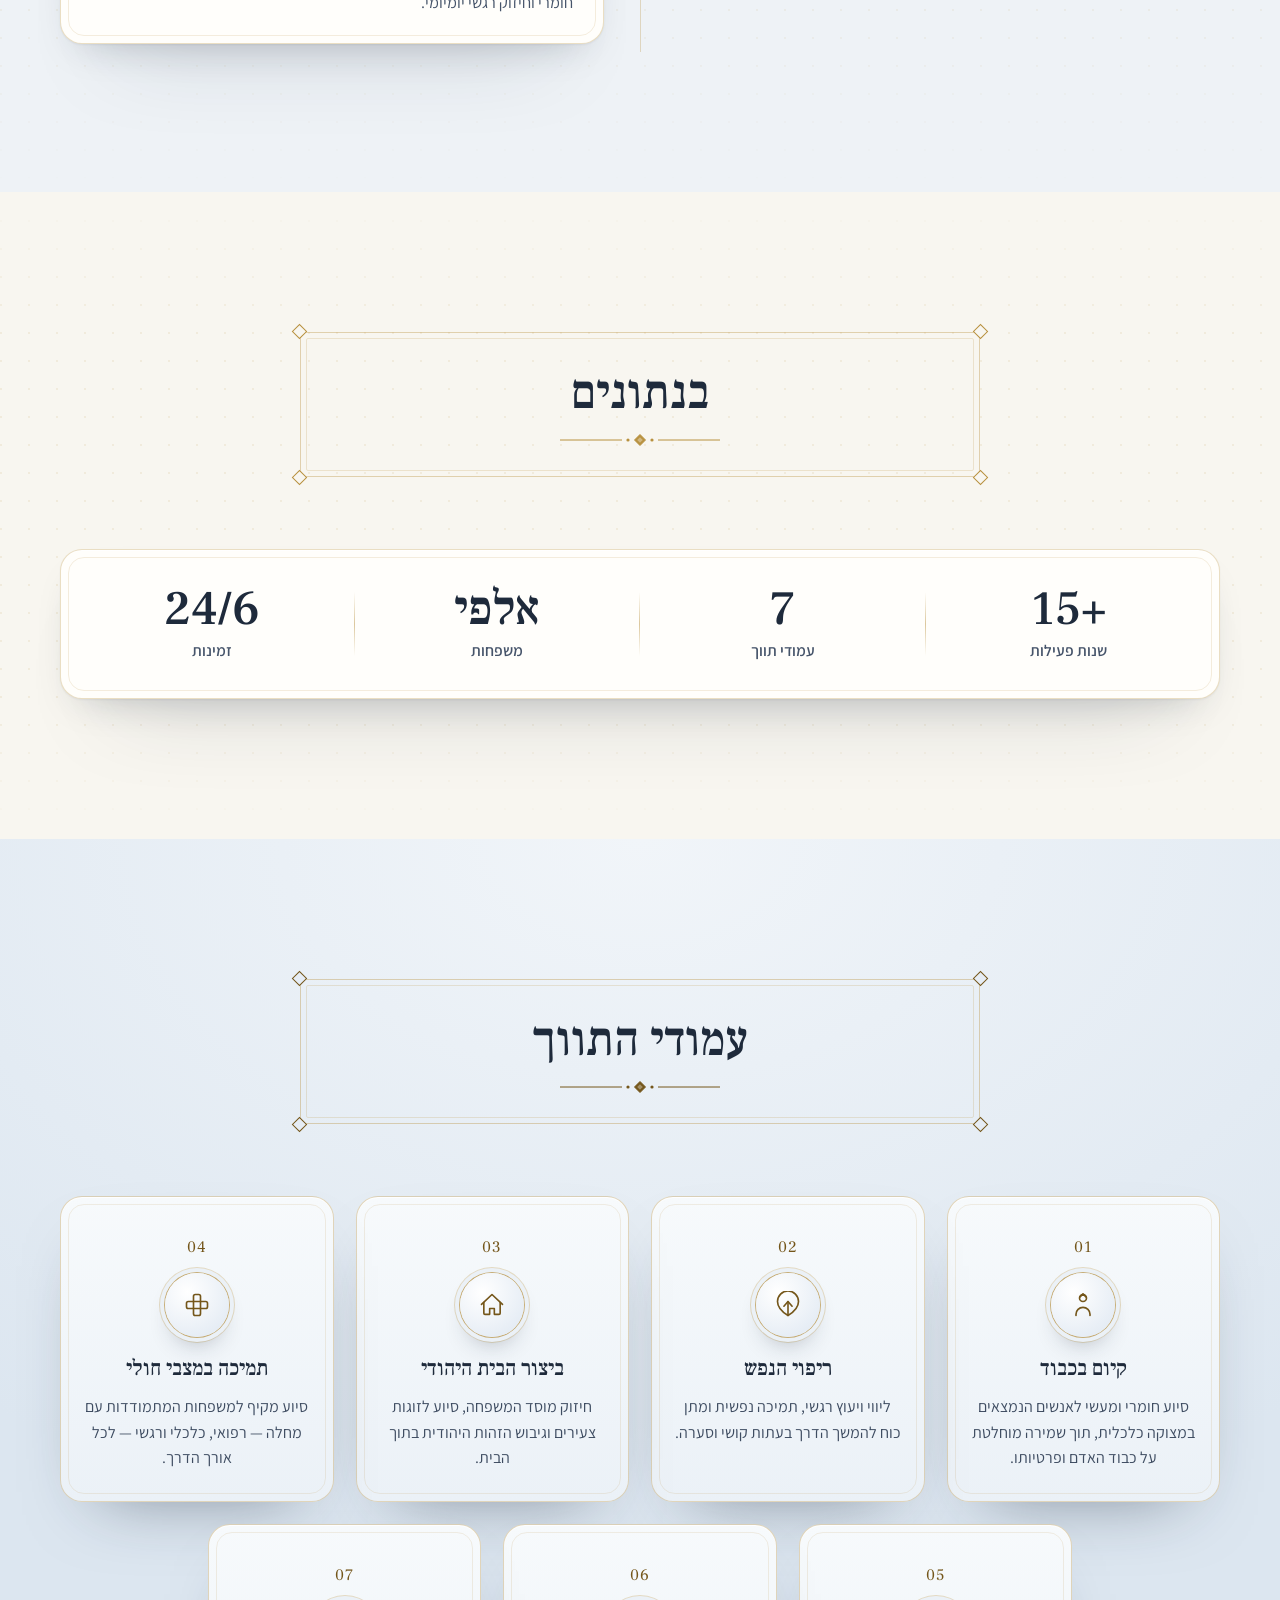
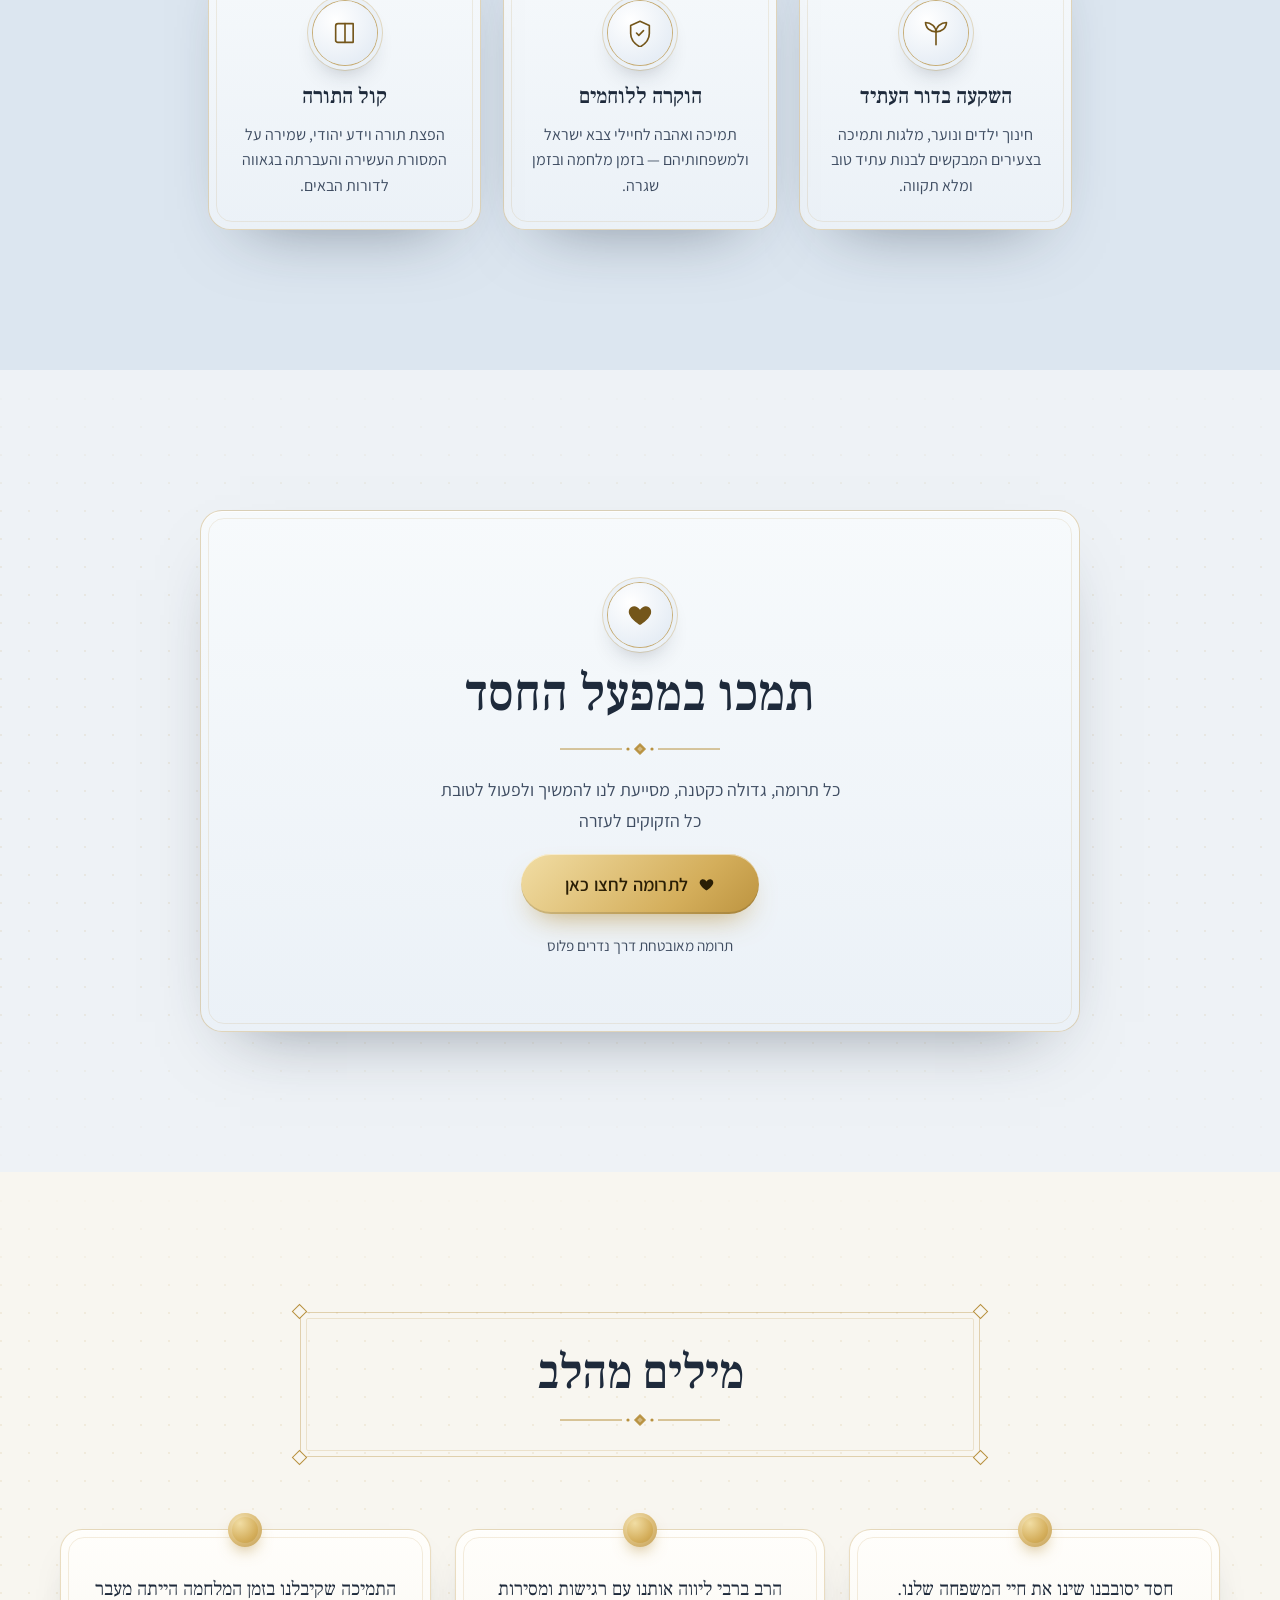
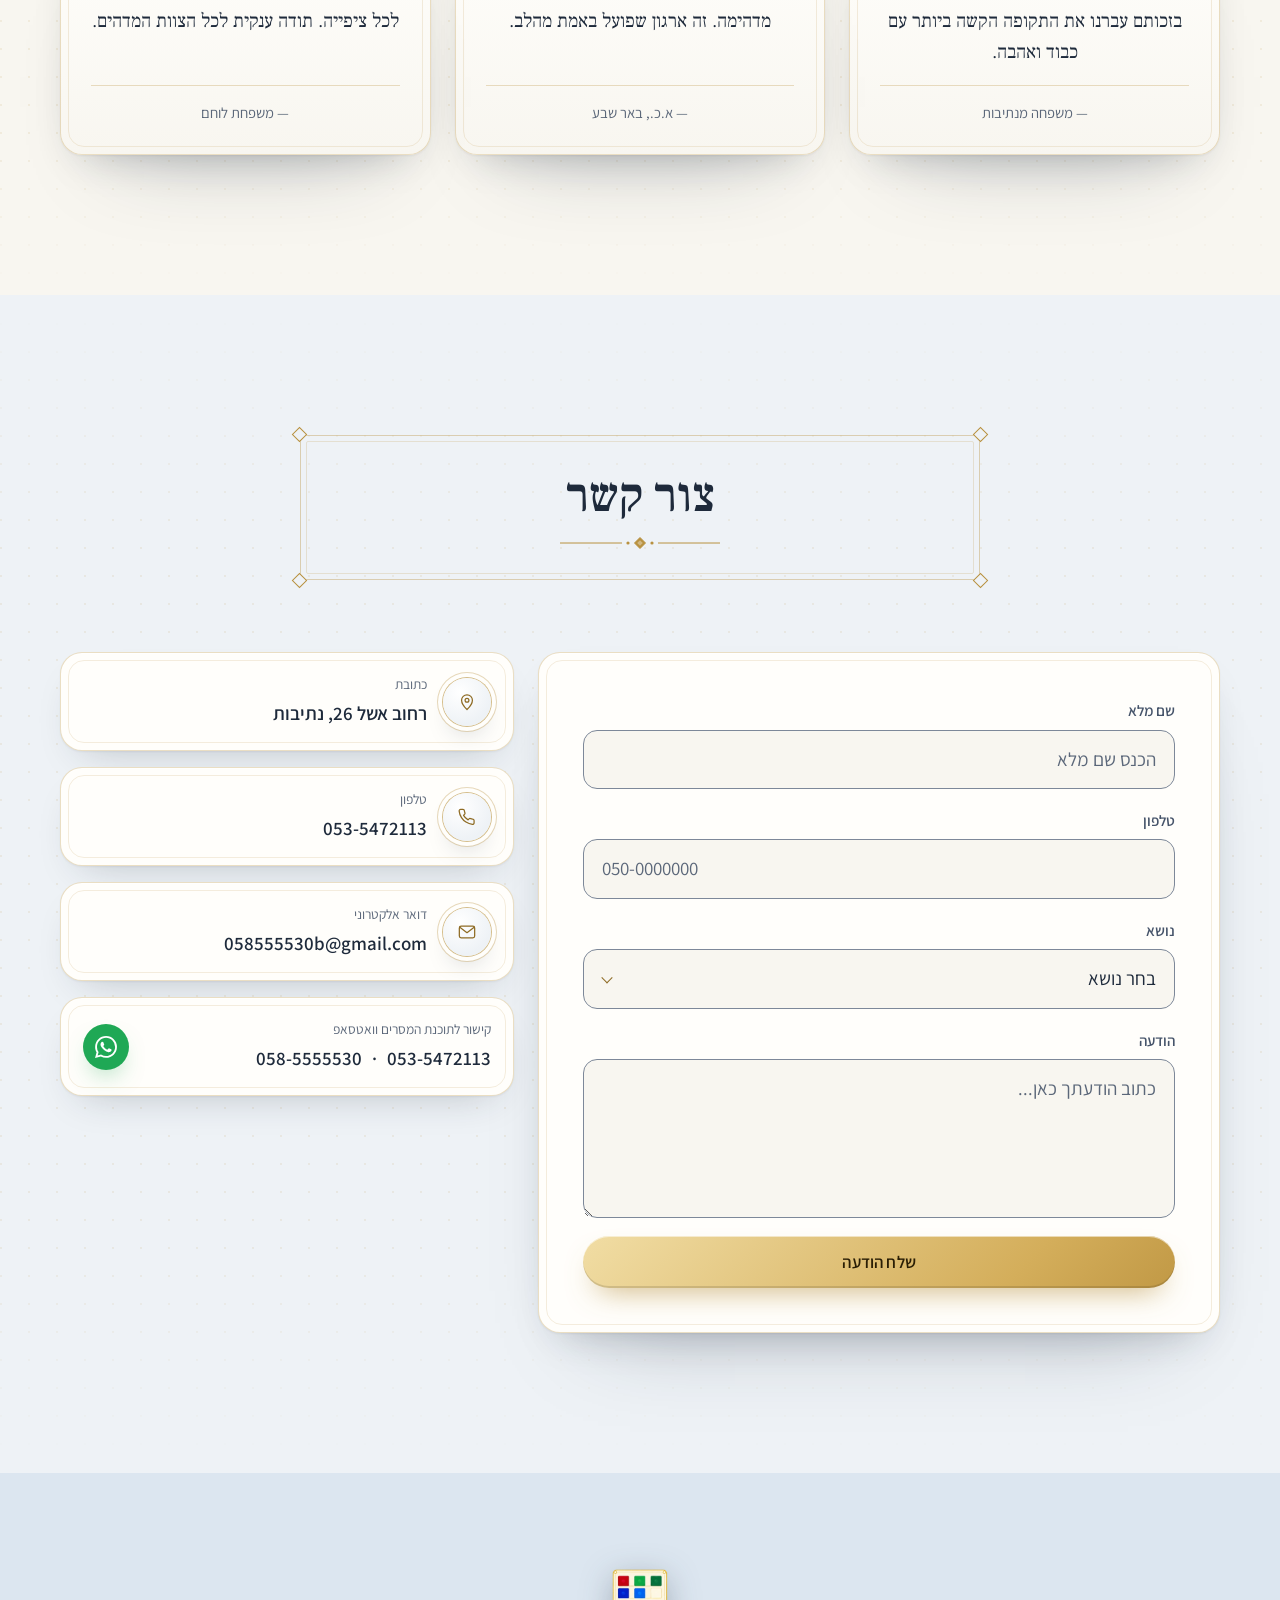
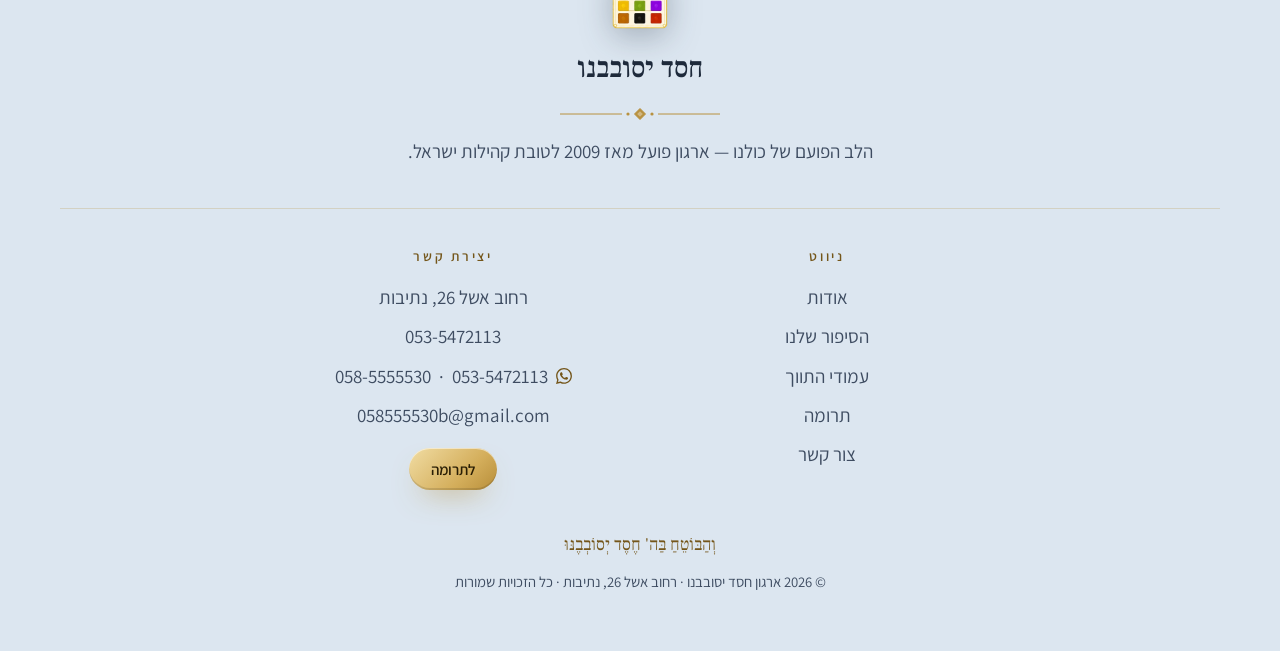
==== commit c0496f95: "Donate buttons open the site's own donation page" ====
--- a/index.html
+++ b/index.html
@@ -102,7 +102,7 @@
       <a href="#contact">צור קשר</a>
     </nav>
     <button class="icon-btn menu-btn" type="button" data-open-menu aria-haspopup="dialog" aria-controls="menu"><svg width="26" height="26" aria-hidden="true"><use href="#i-menu"/></svg><span class="sr-only">תפריט</span></button>
-    <a class="btn btn--sm head-pill head-pill--end" href="https://www.matara.pro/nedarimplus/online/?mosad=5776132" target="_blank" rel="noopener noreferrer">תרומה</a>
+    <a class="btn btn--sm head-pill head-pill--end" href="donate/">תרומה</a>
   </div>
 </header>
 
@@ -116,7 +116,7 @@
     <a href="#contact" data-close-nav>צור קשר</a>
   </nav>
   <svg class="orn" aria-hidden="true"><use href="#orn"/></svg>
-  <a class="btn btn--block" href="https://www.matara.pro/nedarimplus/online/?mosad=5776132" target="_blank" rel="noopener noreferrer">לתרומה</a>
+  <a class="btn btn--block" href="donate/">לתרומה</a>
   <div class="theme-row">
     <button class="mode-btn" type="button" role="switch" aria-checked="false" data-mode-toggle><svg class="i-moon" width="20" height="20" aria-hidden="true"><use href="#i-moon"/></svg><svg class="i-sun" width="20" height="20" aria-hidden="true"><use href="#i-sun"/></svg><span class="sr-only">מצב כהה</span></button>
     <span class="theme-sep" aria-hidden="true"></span>
@@ -143,7 +143,7 @@
       <svg class="orn" aria-hidden="true"><use href="#orn"/></svg>
       <p class="hero-verse">וְהַבּוֹטֵחַ בַּה' חֶסֶד יְסוֹבְבֶנּוּ</p>
       <div class="hero-ctas">
-        <a class="btn btn--lg" href="https://www.matara.pro/nedarimplus/online/?mosad=5776132" target="_blank" rel="noopener noreferrer"><svg width="17" height="17" aria-hidden="true"><use href="#i-heart"/></svg>לתרומה</a>
+        <a class="btn btn--lg" href="donate/"><svg width="17" height="17" aria-hidden="true"><use href="#i-heart"/></svg>לתרומה</a>
         <a class="btn btn--lg btn--line" href="#about">אודות הארגון</a>
         <a class="btn btn--lg btn--line" href="#contact">צור קשר</a>
       </div>
@@ -237,7 +237,7 @@
       <h2 class="appeal-title" id="donate-title">תמכו במפעל החסד</h2>
       <svg class="orn" aria-hidden="true"><use href="#orn"/></svg>
       <p class="appeal-text">כל תרומה, גדולה כקטנה, מסייעת לנו להמשיך ולפעול לטובת כל הזקוקים לעזרה</p>
-      <a class="btn btn--lg" href="https://www.matara.pro/nedarimplus/online/?mosad=5776132" target="_blank" rel="noopener noreferrer"><svg width="17" height="17" aria-hidden="true"><use href="#i-heart"/></svg>לתרומה לחצו כאן</a>
+      <a class="btn btn--lg" href="donate/"><svg width="17" height="17" aria-hidden="true"><use href="#i-heart"/></svg>לתרומה לחצו כאן</a>
       <p class="appeal-sub">תרומה מאובטחת דרך נדרים פלוס</p>
     </div>
   </div>
@@ -323,7 +323,7 @@
       </nav>
       <div>
         <p class="footer-col-title">יצירת קשר</p>
-        <ul><li>רחוב אשל 26, נתיבות</li><li><a href="tel:0535472113" dir="ltr">053-5472113</a></li><li class="foot-wa"><svg width="16" height="16" aria-hidden="true"><use href="#i-wa"/></svg><span class="sr-only">WhatsApp</span><a href="https://wa.me/972535472113" target="_blank" rel="noopener noreferrer" dir="ltr">053-5472113</a><span aria-hidden="true">·</span><a href="https://wa.me/972585555530" target="_blank" rel="noopener noreferrer" dir="ltr">058-5555530</a></li><li><a href="mailto:058555530b@gmail.com" dir="ltr">058555530b@gmail.com</a></li><li class="footer-cta"><a class="btn btn--sm" href="https://www.matara.pro/nedarimplus/online/?mosad=5776132" target="_blank" rel="noopener noreferrer">לתרומה</a></li></ul>
+        <ul><li>רחוב אשל 26, נתיבות</li><li><a href="tel:0535472113" dir="ltr">053-5472113</a></li><li class="foot-wa"><svg width="16" height="16" aria-hidden="true"><use href="#i-wa"/></svg><span class="sr-only">WhatsApp</span><a href="https://wa.me/972535472113" target="_blank" rel="noopener noreferrer" dir="ltr">053-5472113</a><span aria-hidden="true">·</span><a href="https://wa.me/972585555530" target="_blank" rel="noopener noreferrer" dir="ltr">058-5555530</a></li><li><a href="mailto:058555530b@gmail.com" dir="ltr">058555530b@gmail.com</a></li><li class="footer-cta"><a class="btn btn--sm" href="donate/">לתרומה</a></li></ul>
       </div>
     </div>
     <div class="foot-bottom">
@@ -345,7 +345,7 @@
 </div>
 <div class="sticky-cta">
   <a class="icon-btn icon-btn--wa" href="https://wa.me/972535472113" target="_blank" rel="noopener noreferrer"><svg width="22" height="22" aria-hidden="true"><use href="#i-wa"/></svg><span class="sr-only">WhatsApp</span></a>
-  <a class="btn" href="https://www.matara.pro/nedarimplus/online/?mosad=5776132" target="_blank" rel="noopener noreferrer"><svg width="16" height="16" aria-hidden="true"><use href="#i-heart"/></svg>לתרומה</a>
+  <a class="btn" href="donate/"><svg width="16" height="16" aria-hidden="true"><use href="#i-heart"/></svg>לתרומה</a>
 </div>
 
 </body>
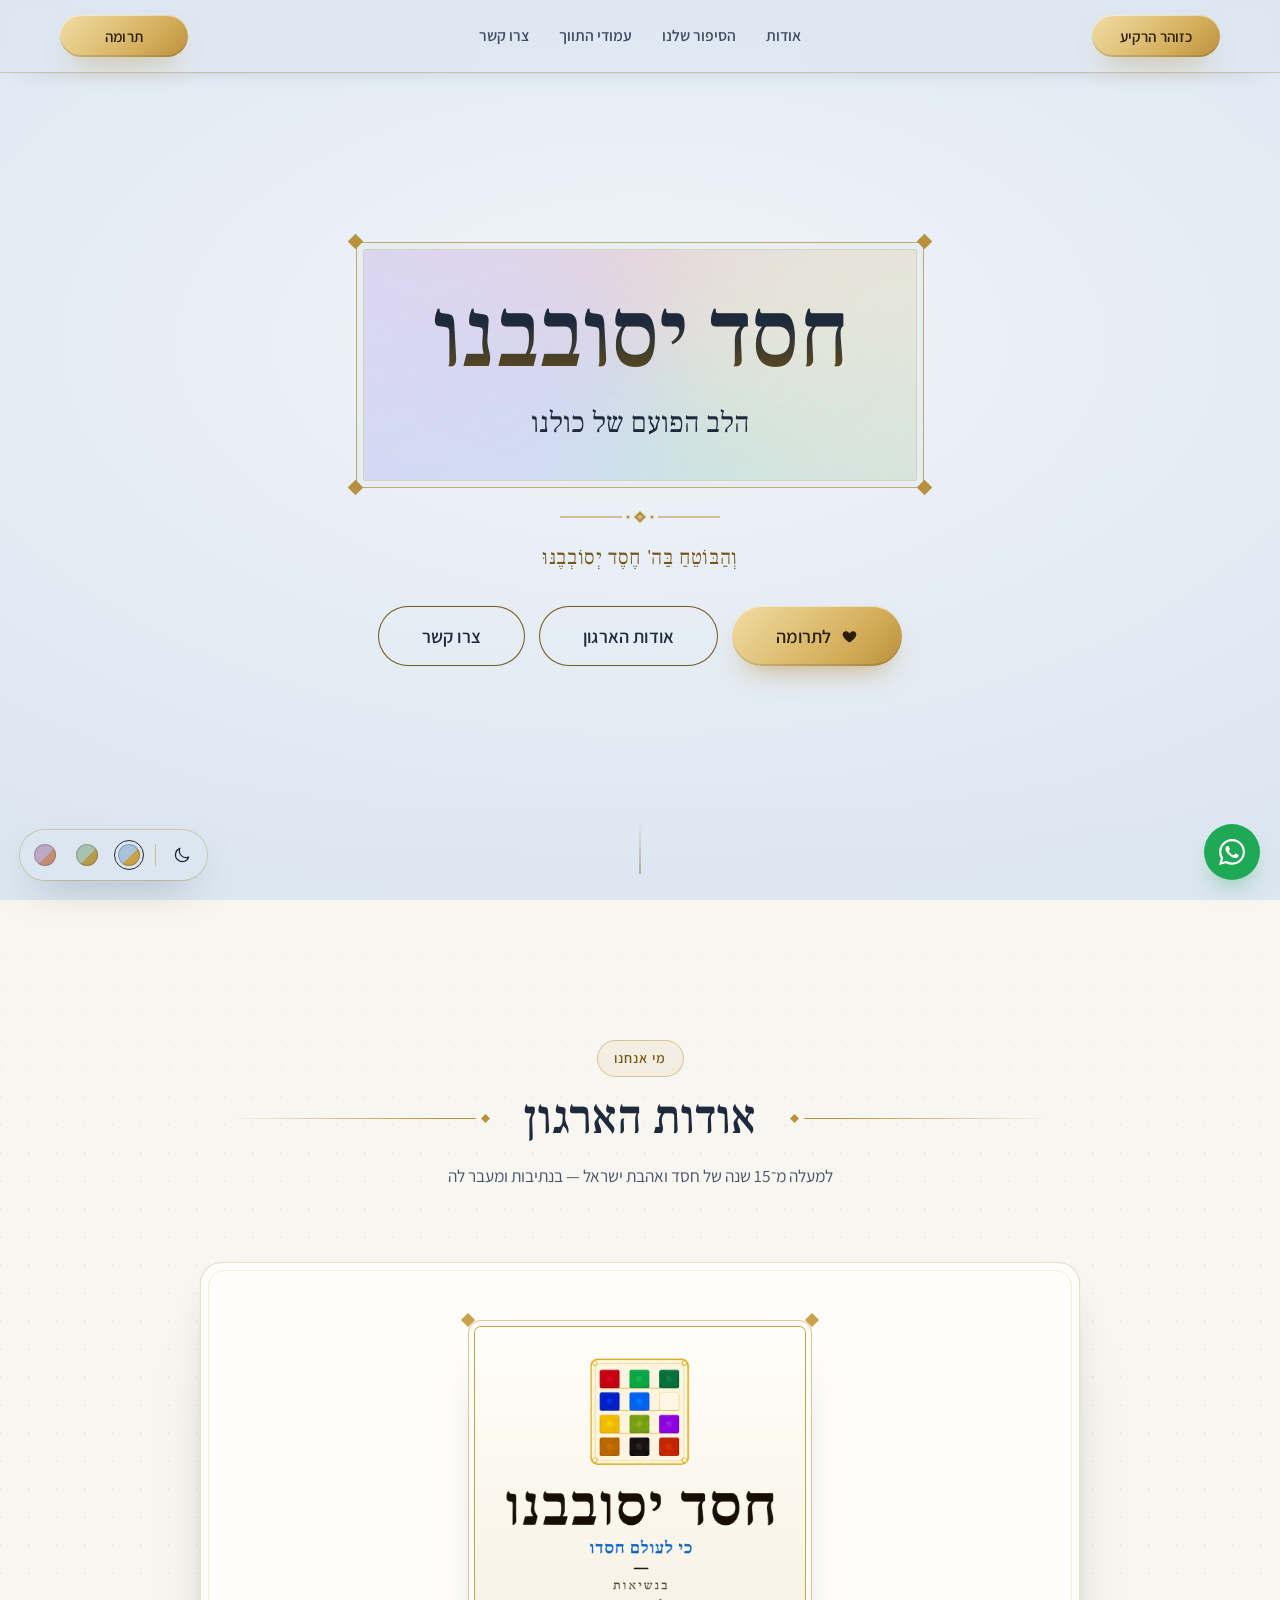
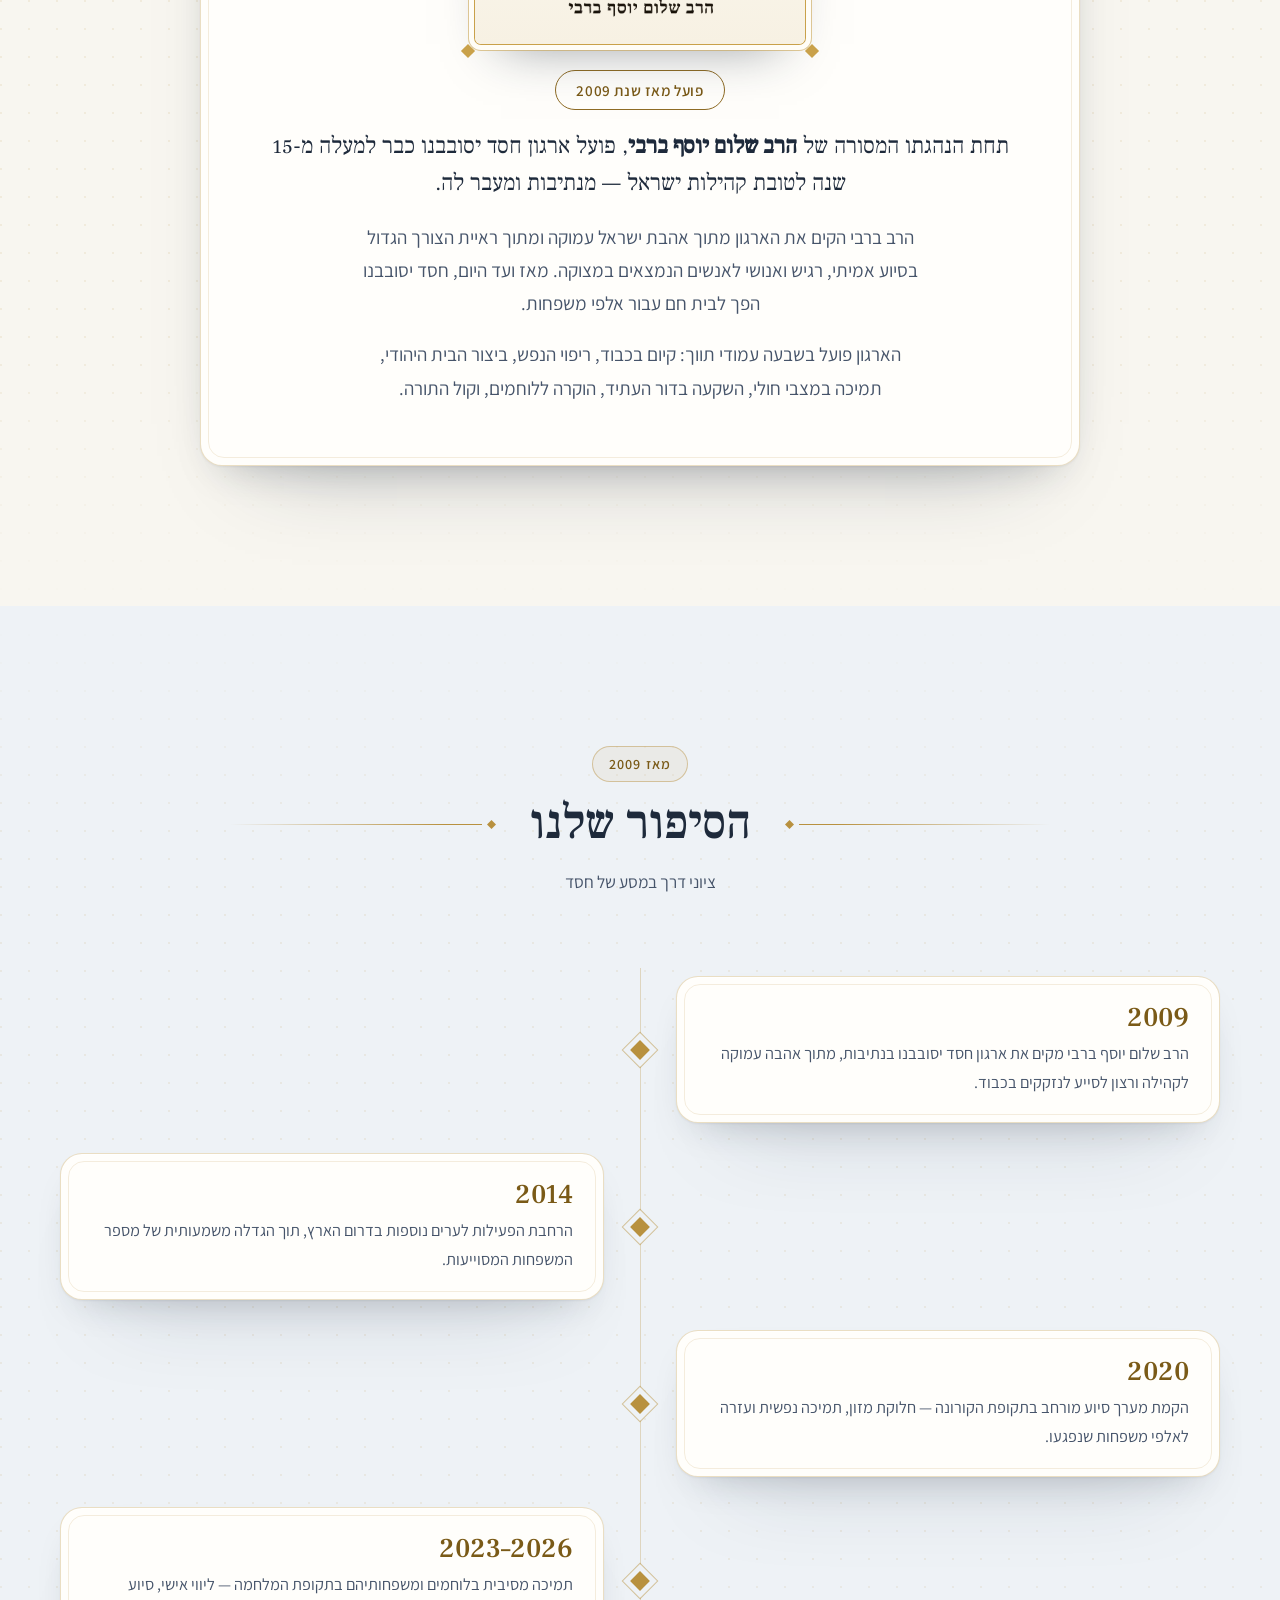
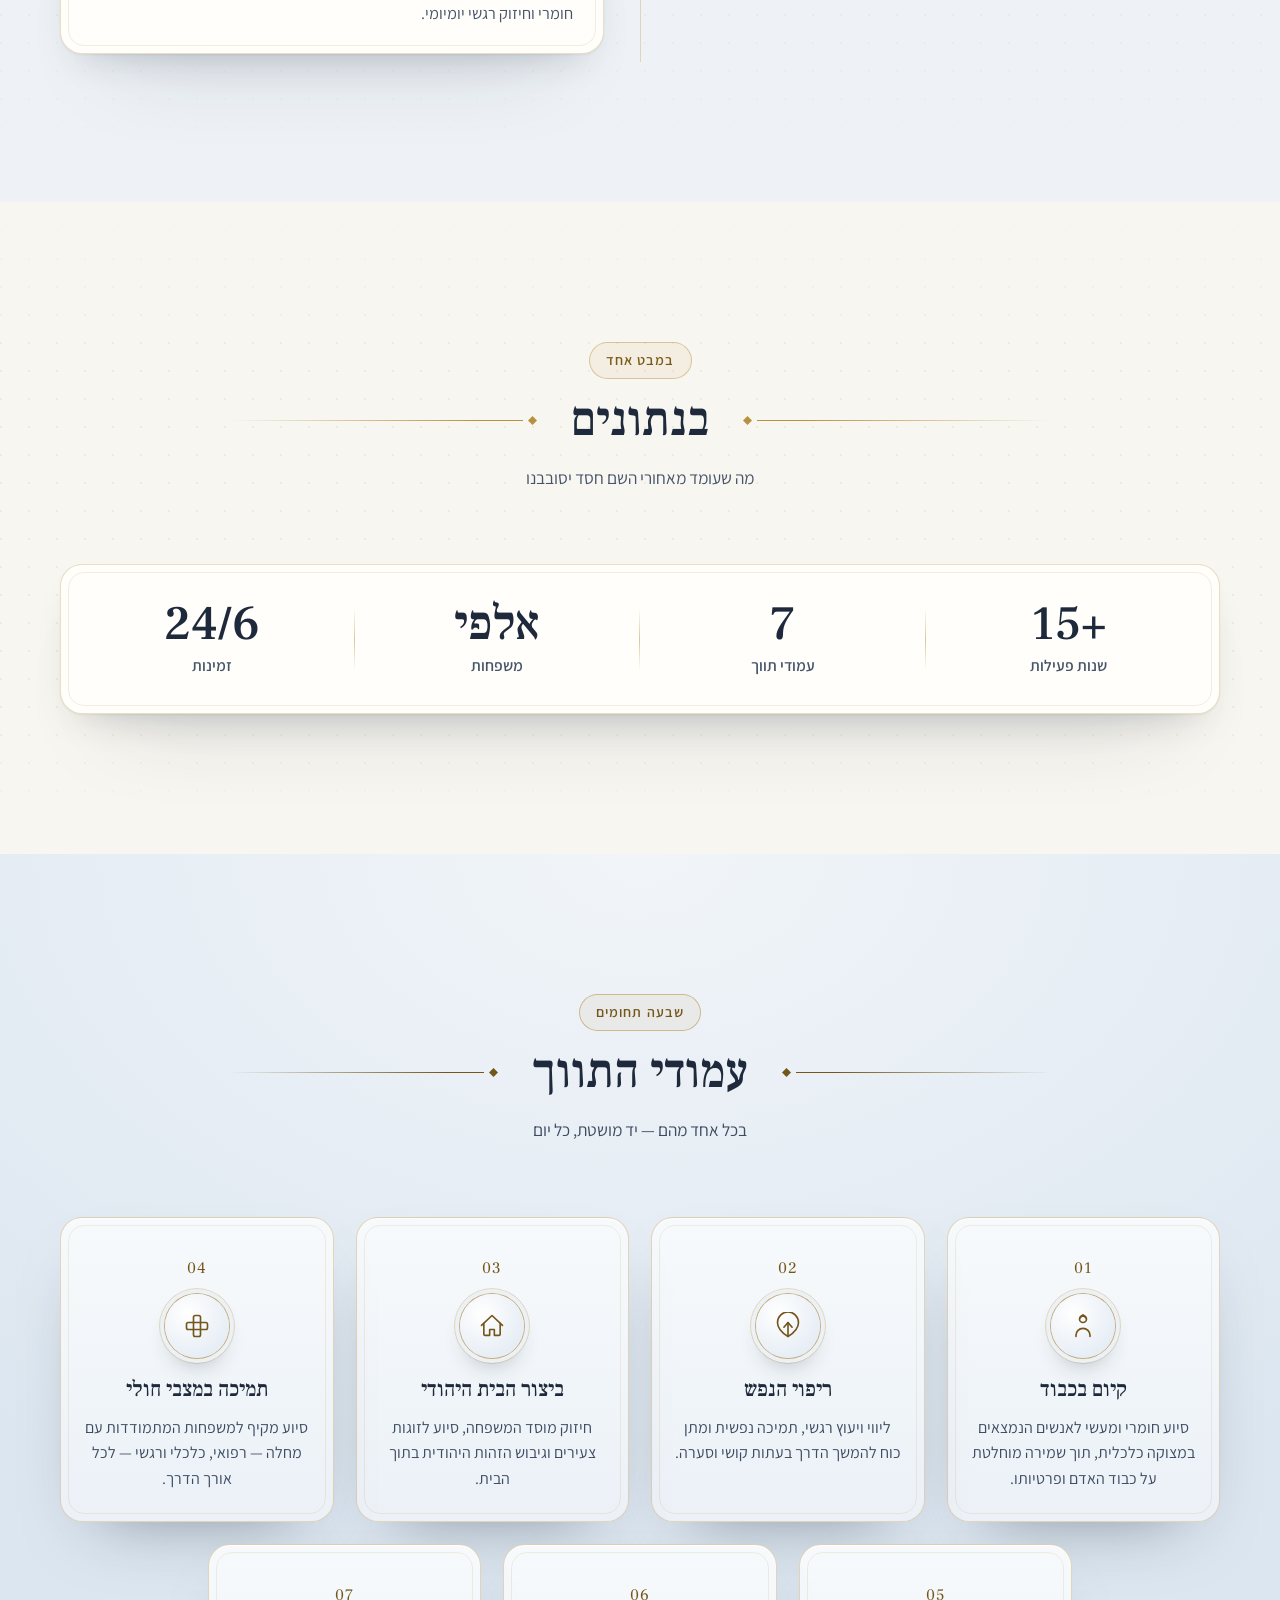
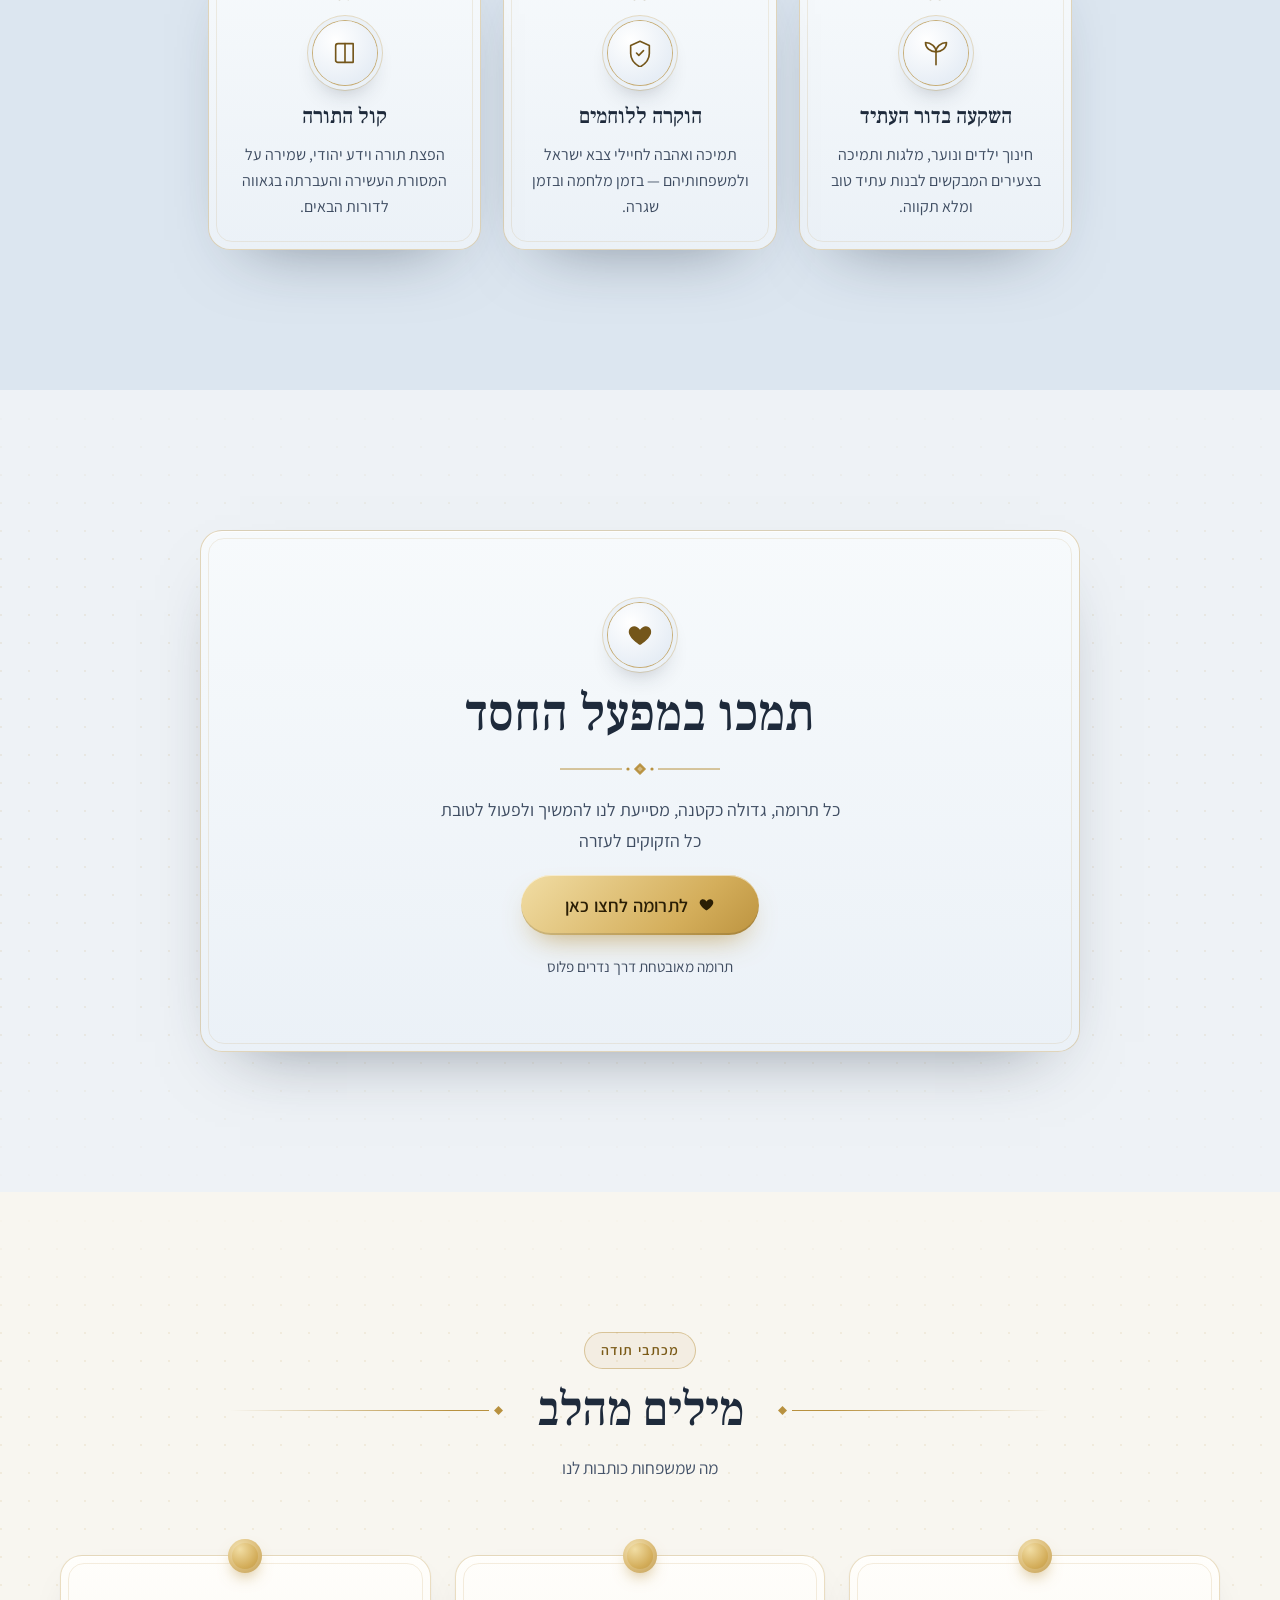
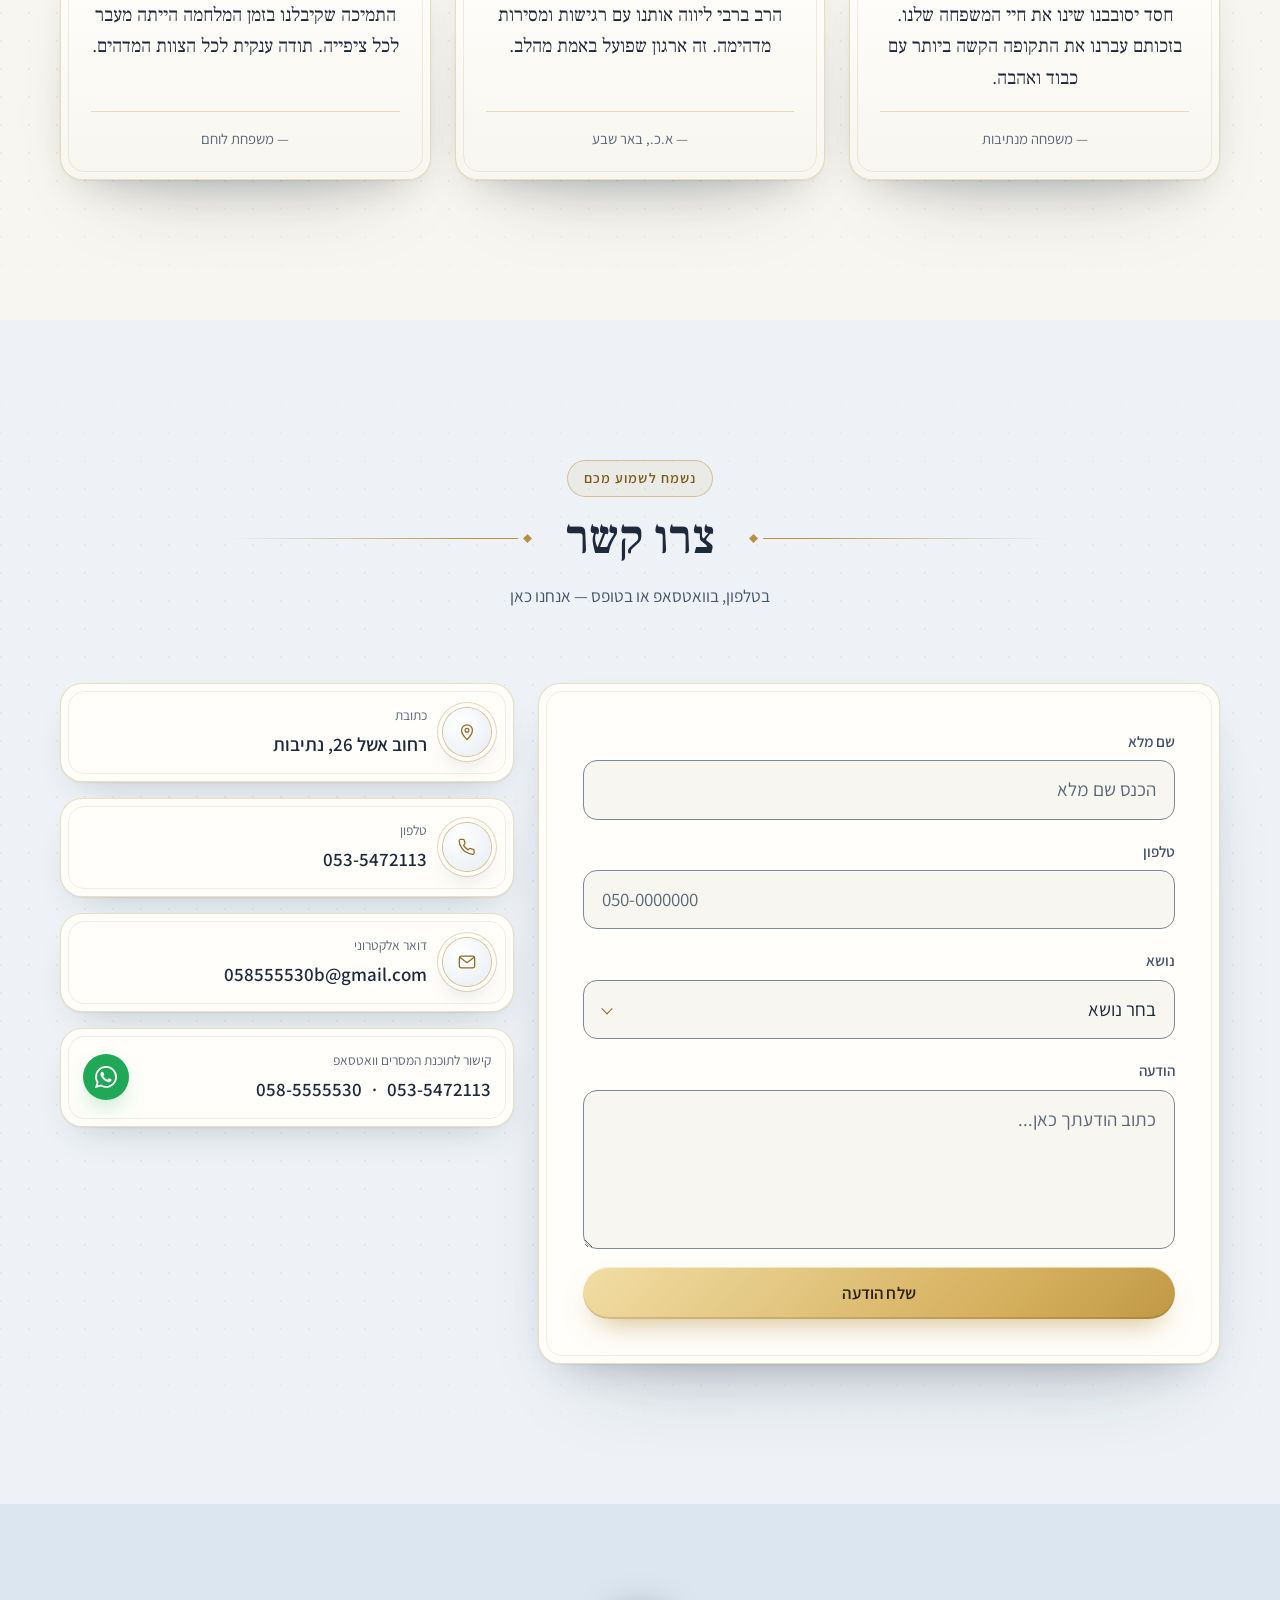
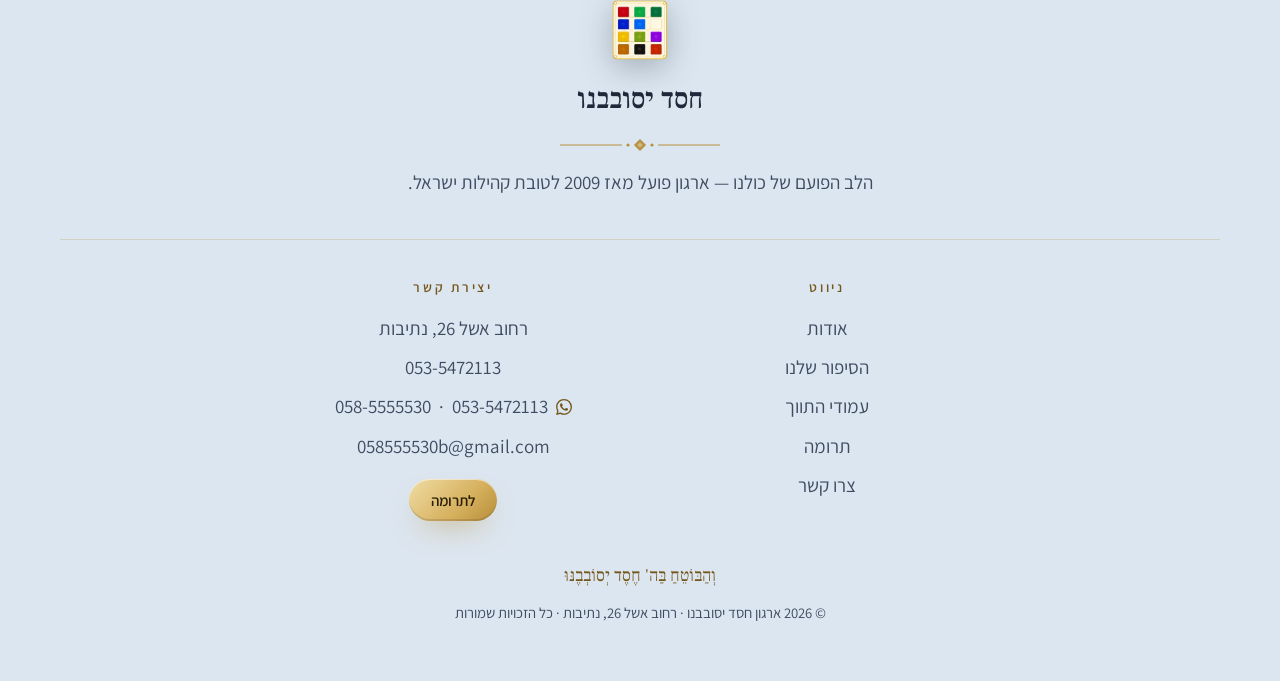
==== commit 82f11481: "Section headings: open gold rules with diamonds, kicker and subtitle instead of empty frames; צרו קש" ====
--- a/index.html
+++ b/index.html
@@ -99,7 +99,7 @@
       <a href="#about">אודות</a>
       <a href="#timeline">הסיפור שלנו</a>
       <a href="#pillars">עמודי התווך</a>
-      <a href="#contact">צור קשר</a>
+      <a href="#contact">צרו קשר</a>
     </nav>
     <button class="icon-btn menu-btn" type="button" data-open-menu aria-haspopup="dialog" aria-controls="menu"><svg width="26" height="26" aria-hidden="true"><use href="#i-menu"/></svg><span class="sr-only">תפריט</span></button>
     <a class="btn btn--sm head-pill head-pill--end" href="donate/">תרומה</a>
@@ -113,7 +113,7 @@
     <a href="#timeline" data-close-nav>הסיפור שלנו</a>
     <a href="#pillars" data-close-nav>עמודי התווך</a>
     <a href="#donate" data-close-nav>תרומה</a>
-    <a href="#contact" data-close-nav>צור קשר</a>
+    <a href="#contact" data-close-nav>צרו קשר</a>
   </nav>
   <svg class="orn" aria-hidden="true"><use href="#orn"/></svg>
   <a class="btn btn--block" href="donate/">לתרומה</a>
@@ -145,7 +145,7 @@
       <div class="hero-ctas">
         <a class="btn btn--lg" href="donate/"><svg width="17" height="17" aria-hidden="true"><use href="#i-heart"/></svg>לתרומה</a>
         <a class="btn btn--lg btn--line" href="#about">אודות הארגון</a>
-        <a class="btn btn--lg btn--line" href="#contact">צור קשר</a>
+        <a class="btn btn--lg btn--line" href="#contact">צרו קשר</a>
       </div>
     </div>
     <div class="scroll-cue" aria-hidden="true"></div>
@@ -156,9 +156,9 @@
 <section class="section section--ivory" id="about" aria-labelledby="about-title">
   <div class="container narrow">
     <header class="cartouche reveal">
-      <i class="c-corner"></i><i class="c-corner"></i><i class="c-corner"></i><i class="c-corner"></i>
+      <p class="kicker">מי אנחנו</p>
       <h2 class="title" id="about-title">אודות הארגון</h2>
-      <svg class="orn" aria-hidden="true"><use href="#orn"/></svg>
+      <p class="lede">למעלה מ־15 שנה של חסד ואהבת ישראל — בנתיבות ומעבר לה</p>
     </header>
     <article class="card about-panel reveal">
       <figure class="logo-plaque">
@@ -177,9 +177,9 @@
 <section class="section section--alt" id="timeline" aria-labelledby="timeline-title">
   <div class="container">
     <header class="cartouche reveal">
-      <i class="c-corner"></i><i class="c-corner"></i><i class="c-corner"></i><i class="c-corner"></i>
+      <p class="kicker">מאז 2009</p>
       <h2 class="title" id="timeline-title">הסיפור שלנו</h2>
-      <svg class="orn" aria-hidden="true"><use href="#orn"/></svg>
+      <p class="lede">ציוני דרך במסע של חסד</p>
     </header>
     <ol class="tl">
       <li class="tl-item reveal"><span class="tl-dot" aria-hidden="true"></span><div class="card tl-card"><span class="tl-year">2009</span><p>הרב שלום יוסף ברבי מקים את ארגון חסד יסובבנו בנתיבות, מתוך אהבה עמוקה לקהילה ורצון לסייע לנזקקים בכבוד.</p></div></li>
@@ -194,9 +194,9 @@
 <section class="section section--ivory" id="stats" aria-labelledby="stats-title">
   <div class="container">
     <header class="cartouche reveal">
-      <i class="c-corner"></i><i class="c-corner"></i><i class="c-corner"></i><i class="c-corner"></i>
+      <p class="kicker">במבט אחד</p>
       <h2 class="title" id="stats-title">בנתונים</h2>
-      <svg class="orn" aria-hidden="true"><use href="#orn"/></svg>
+      <p class="lede">מה שעומד מאחורי השם חסד יסובבנו</p>
     </header>
     <div class="card stats-band reveal">
       <ul class="stats-grid">
@@ -213,9 +213,9 @@
 <section class="section section--night" id="pillars" aria-labelledby="pillars-title">
   <div class="container">
     <header class="cartouche reveal">
-      <i class="c-corner"></i><i class="c-corner"></i><i class="c-corner"></i><i class="c-corner"></i>
+      <p class="kicker">שבעה תחומים</p>
       <h2 class="title" id="pillars-title">עמודי התווך</h2>
-      <svg class="orn" aria-hidden="true"><use href="#orn"/></svg>
+      <p class="lede">בכל אחד מהם — יד מושטת, כל יום</p>
     </header>
     <ol class="pillars-grid">
       <li class="card card--night pillar lift reveal"><span class="p-num" aria-hidden="true">01</span><span class="medal"><svg width="28" height="28" aria-hidden="true"><use href="#i-dignity"/></svg></span><h3>קיום בכבוד</h3><p>סיוע חומרי ומעשי לאנשים הנמצאים במצוקה כלכלית, תוך שמירה מוחלטת על כבוד האדם ופרטיותו.</p></li>
@@ -247,9 +247,9 @@
 <section class="section section--ivory" id="testimonials" aria-labelledby="testimonials-title">
   <div class="container">
     <header class="cartouche reveal">
-      <i class="c-corner"></i><i class="c-corner"></i><i class="c-corner"></i><i class="c-corner"></i>
+      <p class="kicker">מכתבי תודה</p>
       <h2 class="title" id="testimonials-title">מילים מהלב</h2>
-      <svg class="orn" aria-hidden="true"><use href="#orn"/></svg>
+      <p class="lede">מה שמשפחות כותבות לנו</p>
     </header>
     <ul class="letters">
       <li class="card letter reveal">
@@ -272,9 +272,9 @@
 <section class="section section--alt" id="contact" aria-labelledby="contact-title">
   <div class="container">
     <header class="cartouche reveal">
-      <i class="c-corner"></i><i class="c-corner"></i><i class="c-corner"></i><i class="c-corner"></i>
-      <h2 class="title" id="contact-title">צור קשר</h2>
-      <svg class="orn" aria-hidden="true"><use href="#orn"/></svg>
+      <p class="kicker">נשמח לשמוע מכם</p>
+      <h2 class="title" id="contact-title">צרו קשר</h2>
+      <p class="lede">בטלפון, בוואטסאפ או בטופס — אנחנו כאן</p>
     </header>
     <div class="contact-grid">
       <form class="card form reveal" data-form novalidate>
@@ -319,7 +319,7 @@
     <div class="footer-cols">
       <nav aria-labelledby="f-nav-title">
         <p class="footer-col-title" id="f-nav-title">ניווט</p>
-        <ul><li><a href="#about">אודות</a></li><li><a href="#timeline">הסיפור שלנו</a></li><li><a href="#pillars">עמודי התווך</a></li><li><a href="#donate">תרומה</a></li><li><a href="#contact">צור קשר</a></li></ul>
+        <ul><li><a href="#about">אודות</a></li><li><a href="#timeline">הסיפור שלנו</a></li><li><a href="#pillars">עמודי התווך</a></li><li><a href="#donate">תרומה</a></li><li><a href="#contact">צרו קשר</a></li></ul>
       </nav>
       <div>
         <p class="footer-col-title">יצירת קשר</p>
--- a/assets/css/site.css
+++ b/assets/css/site.css
@@ -181,21 +181,33 @@
 .orn { width: 160px; height: 14px; color: var(--gold); }
 .section--night .orn { color: var(--gold-hi); }
 
-/* ---------- cartouche: every section title, framed and exactly centred ---------- */
+/* ---------- section headings: no box — the title sits on a gold rule that fades out from two diamonds ---------- */
 .cartouche {
-  position: relative; display: grid; justify-items: center; gap: 12px;
-  width: min(100%, 680px); margin: 0 auto clamp(48px, 6vw, 72px);
-  padding: 34px clamp(24px, 5vw, 56px) 30px; text-align: center;
-}
-.cartouche::before, .cartouche::after { content: ''; position: absolute; pointer-events: none; }
-.cartouche::before { inset: 0; border: var(--hair); border-radius: 4px; }
-.cartouche::after { inset: 6px; border: 1px solid rgb(var(--gold-rgb) / .2); border-radius: 2px; }
-.cartouche .c-corner { position: absolute; width: 11px; height: 11px; background: var(--sec-bg); border: 1px solid var(--gold); rotate: 45deg; }
-.section--night .cartouche .c-corner { background: var(--night-2); border-color: var(--gold-hi); }
-.c-corner:nth-of-type(1) { top: -6px; inset-inline-start: -6px; }
-.c-corner:nth-of-type(2) { top: -6px; inset-inline-end: -6px; }
-.c-corner:nth-of-type(3) { bottom: -6px; inset-inline-start: -6px; }
-.c-corner:nth-of-type(4) { bottom: -6px; inset-inline-end: -6px; }
+  display: grid; justify-items: center; gap: 14px;
+  width: min(100%, 820px); margin: 0 auto clamp(44px, 6vw, 72px); text-align: center;
+}
+.cartouche .title { display: grid; grid-template-columns: minmax(28px, 1fr) auto minmax(28px, 1fr); align-items: center; gap: clamp(16px, 3vw, 34px); width: 100%; }
+.cartouche .title::before, .cartouche .title::after {
+  content: ''; height: 9px; background: var(--gold);
+  -webkit-mask-repeat: no-repeat; mask-repeat: no-repeat;
+}
+/* RTL grid: ::before is the right-hand rule, ::after the left-hand one; each diamond faces the title */
+.cartouche .title::before {
+  -webkit-mask-image: url("data:image/svg+xml,%3Csvg xmlns='http://www.w3.org/2000/svg' viewBox='0 0 10 10'%3E%3Cpath d='M5 0l5 5-5 5-5-5z'/%3E%3C/svg%3E"), linear-gradient(to left, transparent, #000 85%);
+  mask-image: url("data:image/svg+xml,%3Csvg xmlns='http://www.w3.org/2000/svg' viewBox='0 0 10 10'%3E%3Cpath d='M5 0l5 5-5 5-5-5z'/%3E%3C/svg%3E"), linear-gradient(to left, transparent, #000 85%);
+  -webkit-mask-position: left center, right center; mask-position: left center, right center;
+  -webkit-mask-size: 9px 9px, calc(100% - 14px) 1px; mask-size: 9px 9px, calc(100% - 14px) 1px;
+}
+.cartouche .title::after {
+  -webkit-mask-image: url("data:image/svg+xml,%3Csvg xmlns='http://www.w3.org/2000/svg' viewBox='0 0 10 10'%3E%3Cpath d='M5 0l5 5-5 5-5-5z'/%3E%3C/svg%3E"), linear-gradient(to right, transparent, #000 85%);
+  mask-image: url("data:image/svg+xml,%3Csvg xmlns='http://www.w3.org/2000/svg' viewBox='0 0 10 10'%3E%3Cpath d='M5 0l5 5-5 5-5-5z'/%3E%3C/svg%3E"), linear-gradient(to right, transparent, #000 85%);
+  -webkit-mask-position: right center, left center; mask-position: right center, left center;
+  -webkit-mask-size: 9px 9px, calc(100% - 14px) 1px; mask-size: 9px 9px, calc(100% - 14px) 1px;
+}
+.section--night .cartouche .title::before, .section--night .cartouche .title::after { background: var(--gold-hi); }
+.cartouche .kicker { display: inline-flex; align-items: center; gap: 10px; padding: 5px 16px; border-radius: 999px; border: 1px solid rgb(var(--gold-rgb) / .45); background: rgb(var(--gold-rgb) / .08); font-size: .88rem; letter-spacing: .08em; }
+.section--night .cartouche .kicker { border-color: rgb(var(--gold-rgb) / .55); }
+.cartouche .lede { max-width: 46ch; margin-top: 2px; }
 .kicker { font-weight: 600; font-size: .9rem; letter-spacing: .22em; color: var(--gold-ink); }
 .section--night .kicker { color: var(--gold-hi); }
 .title { font-family: var(--font-display); font-weight: 500; font-size: clamp(2rem, 4vw, 3rem); line-height: 1.15; }
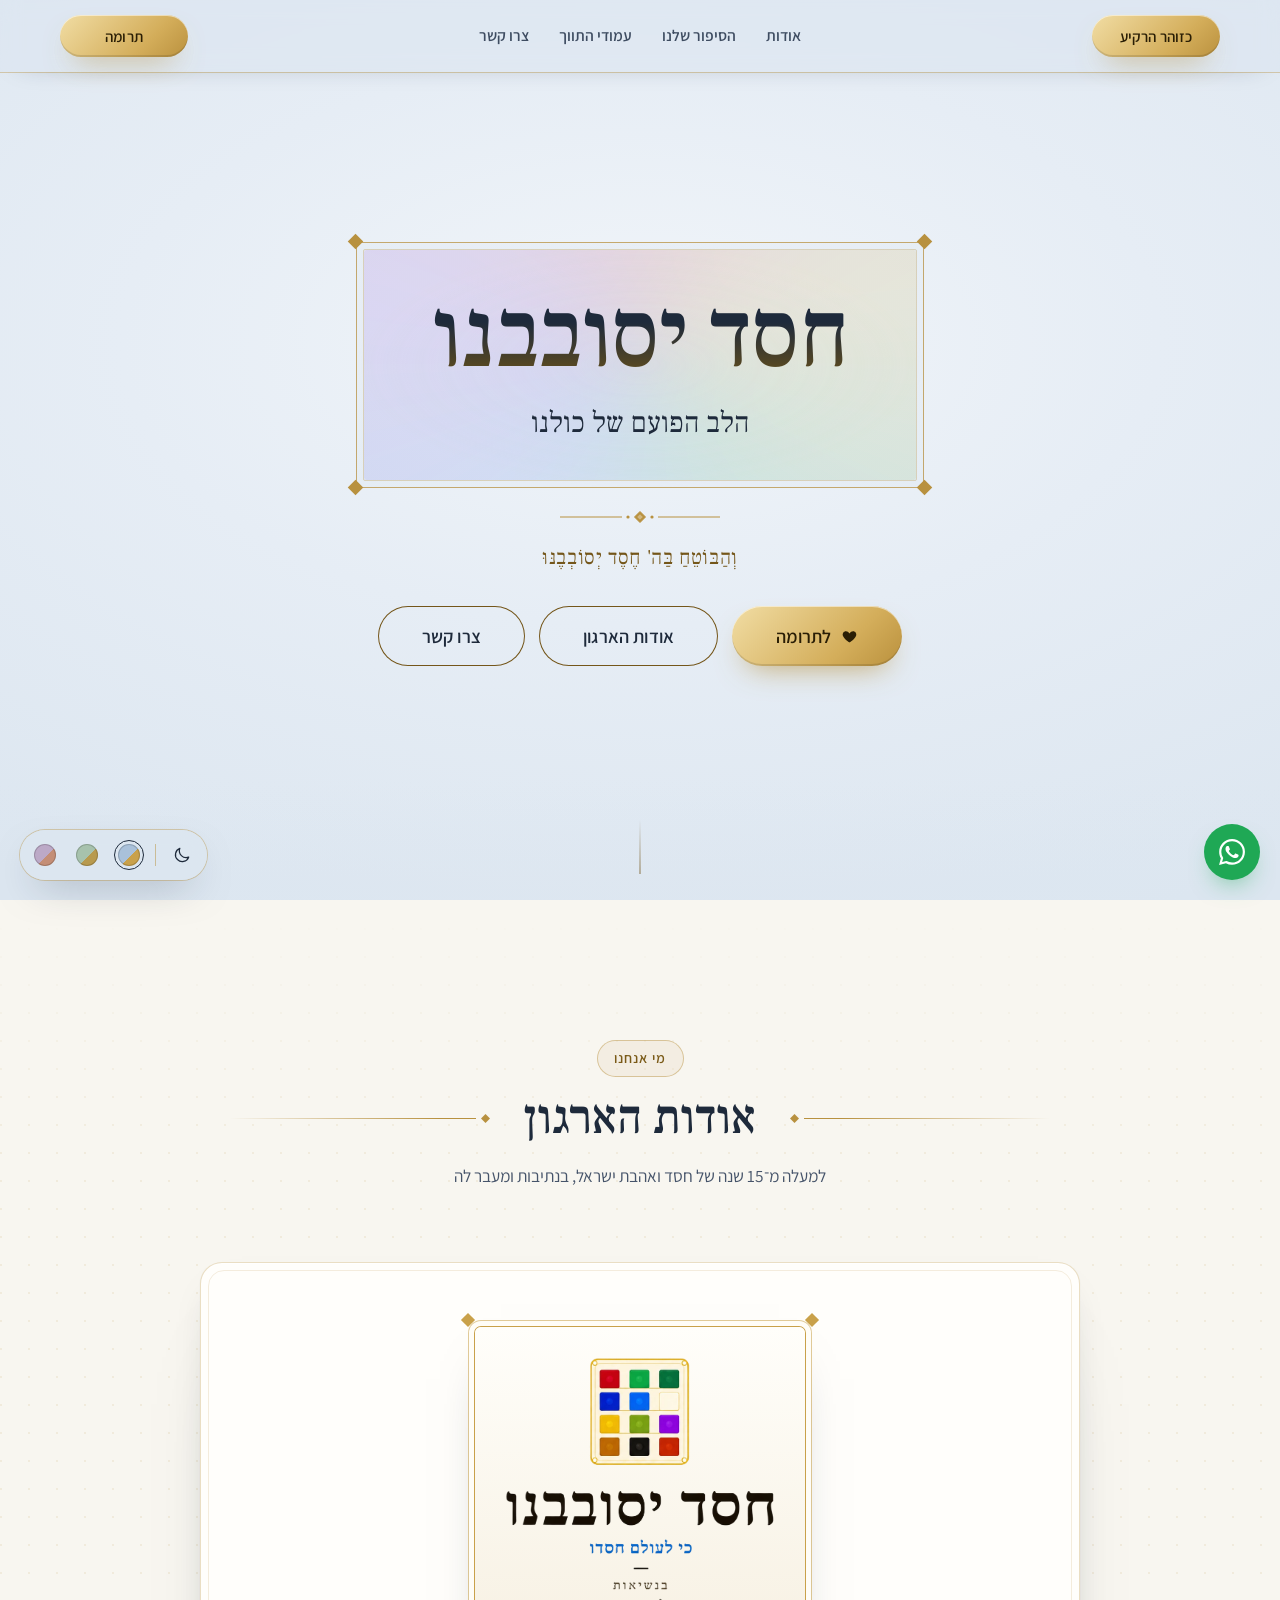
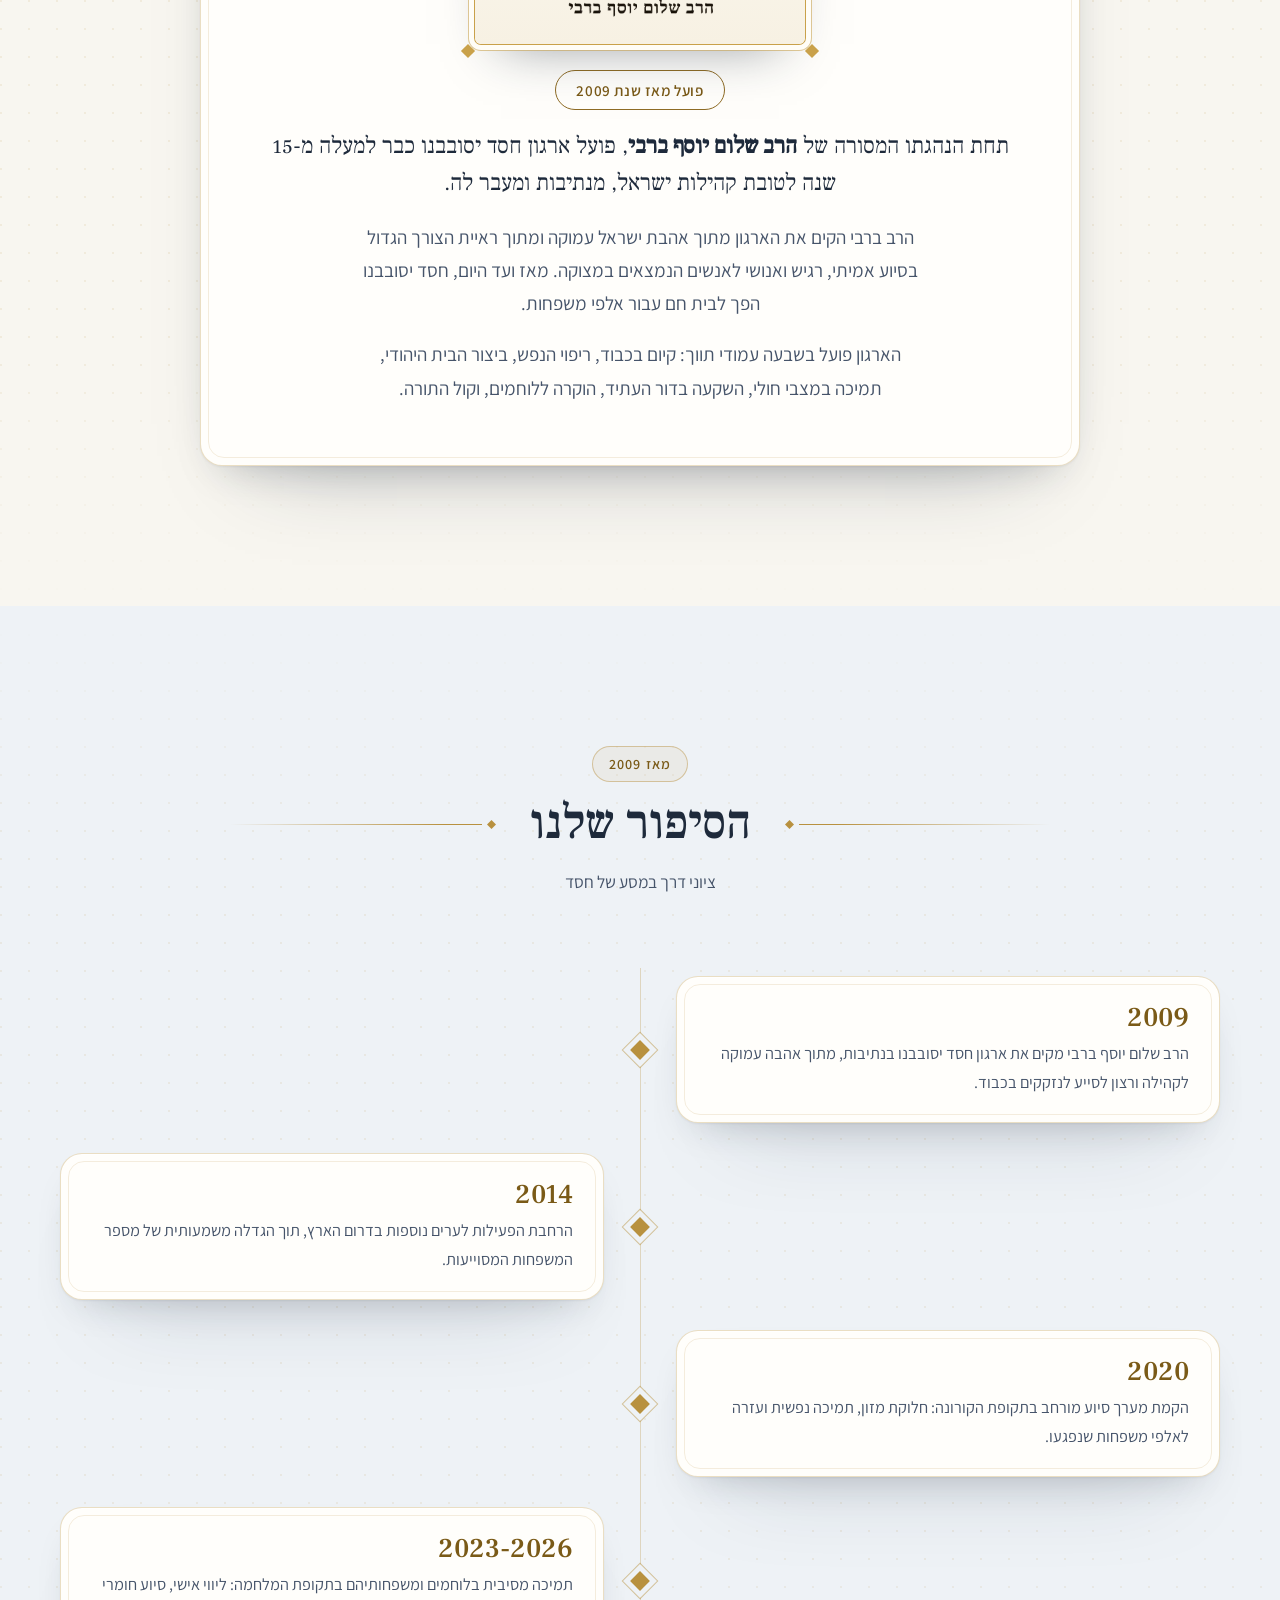
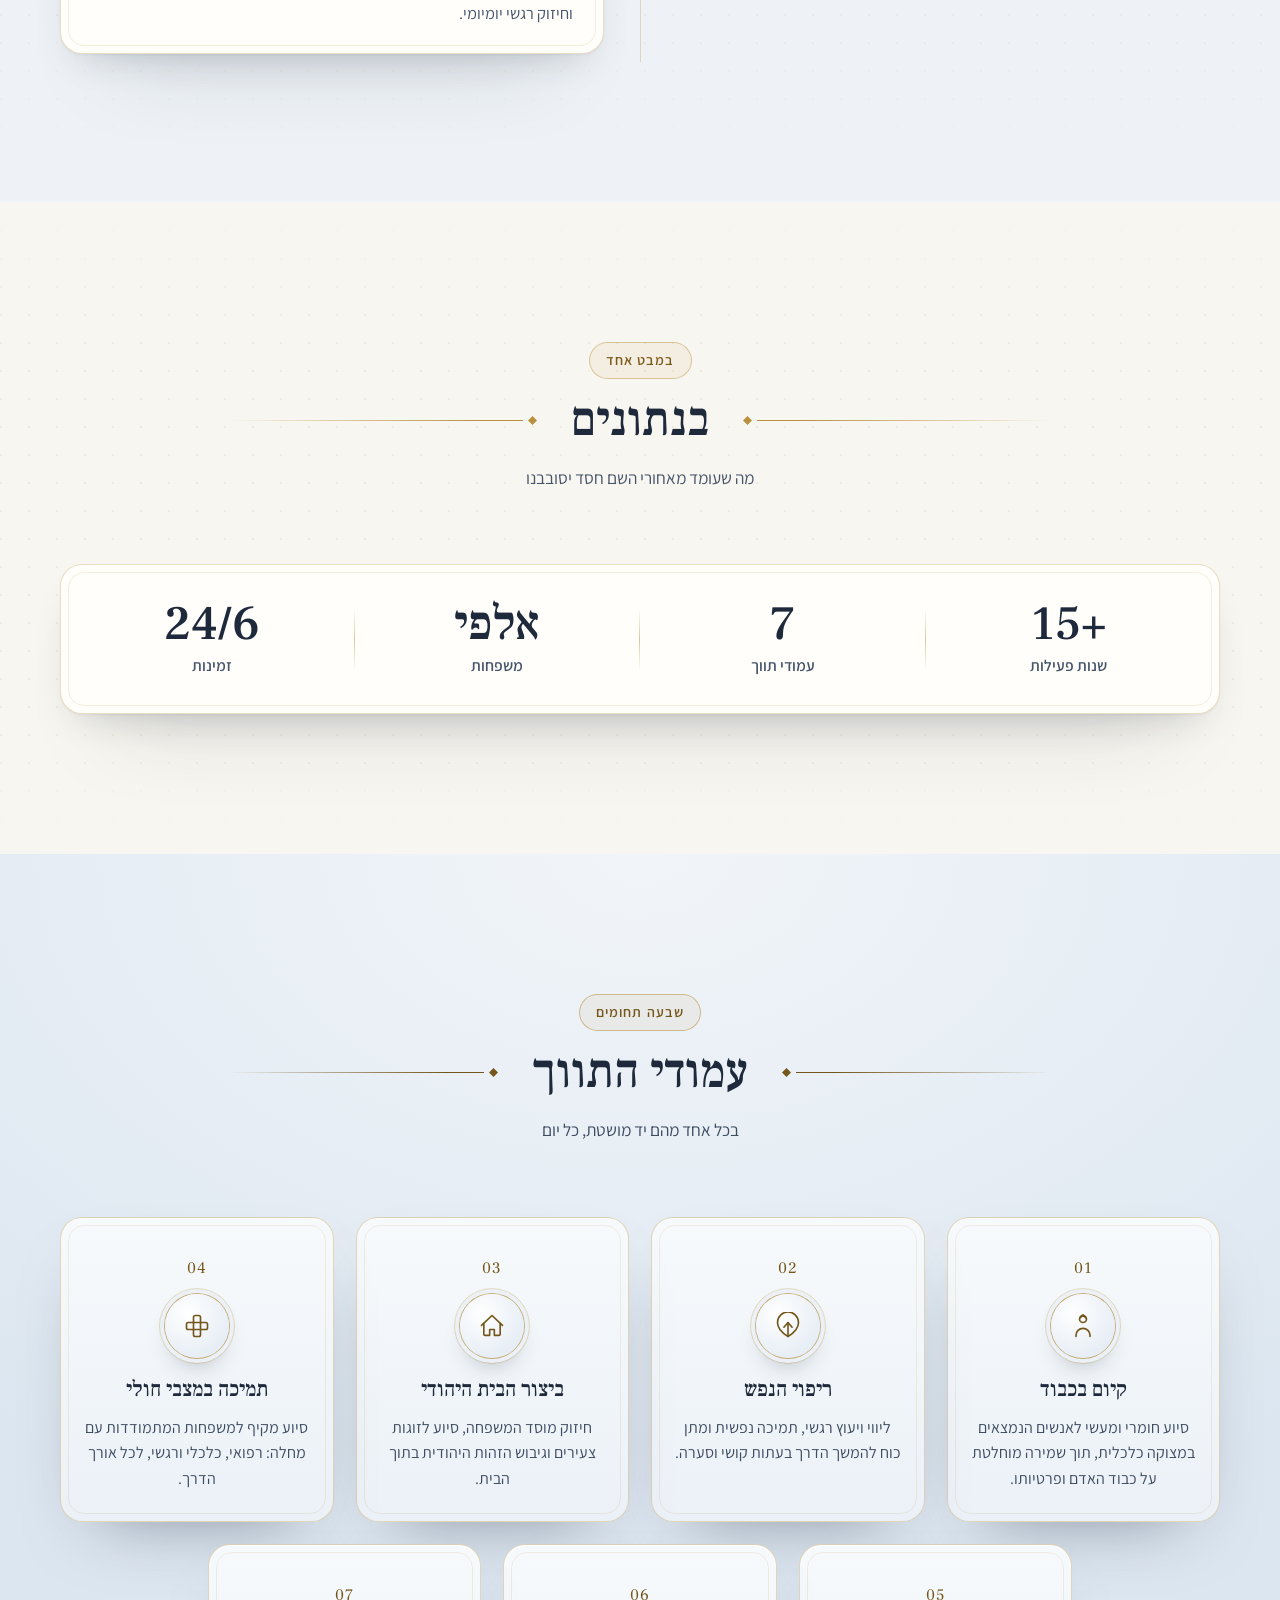
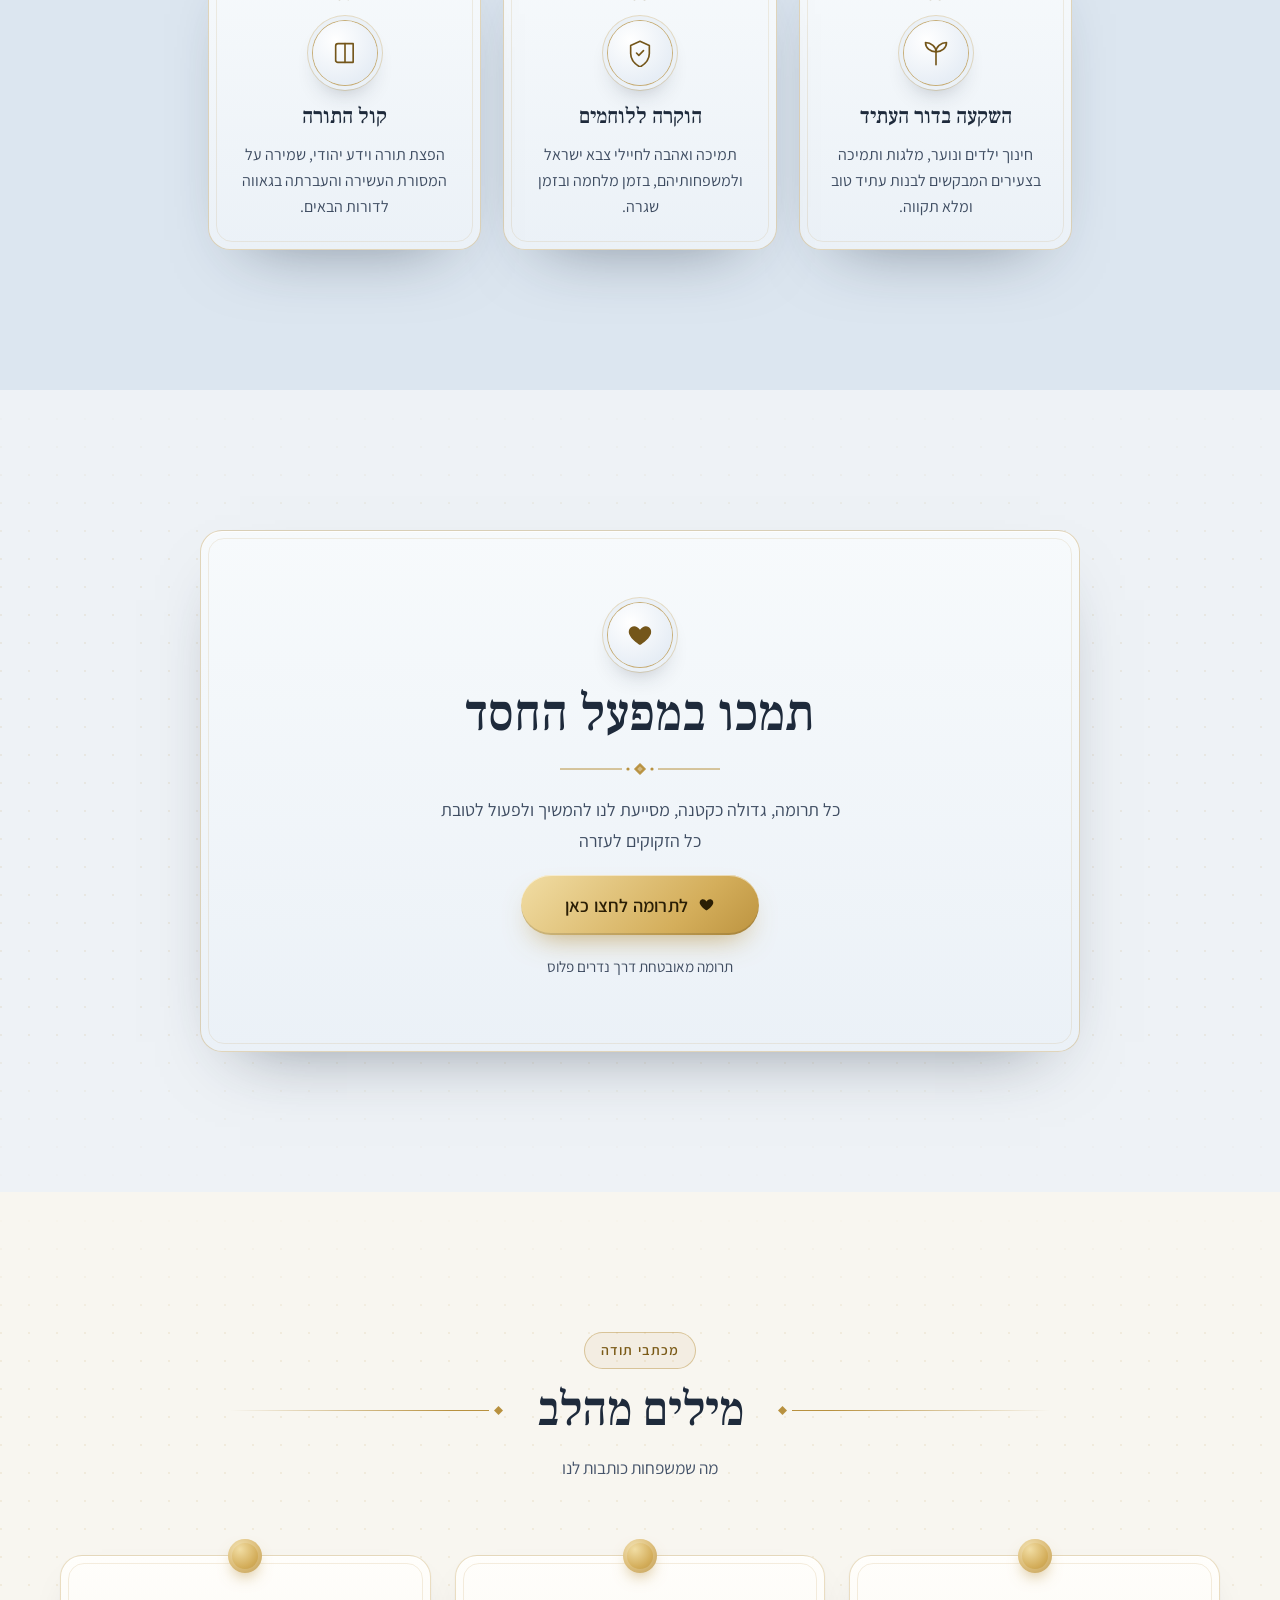
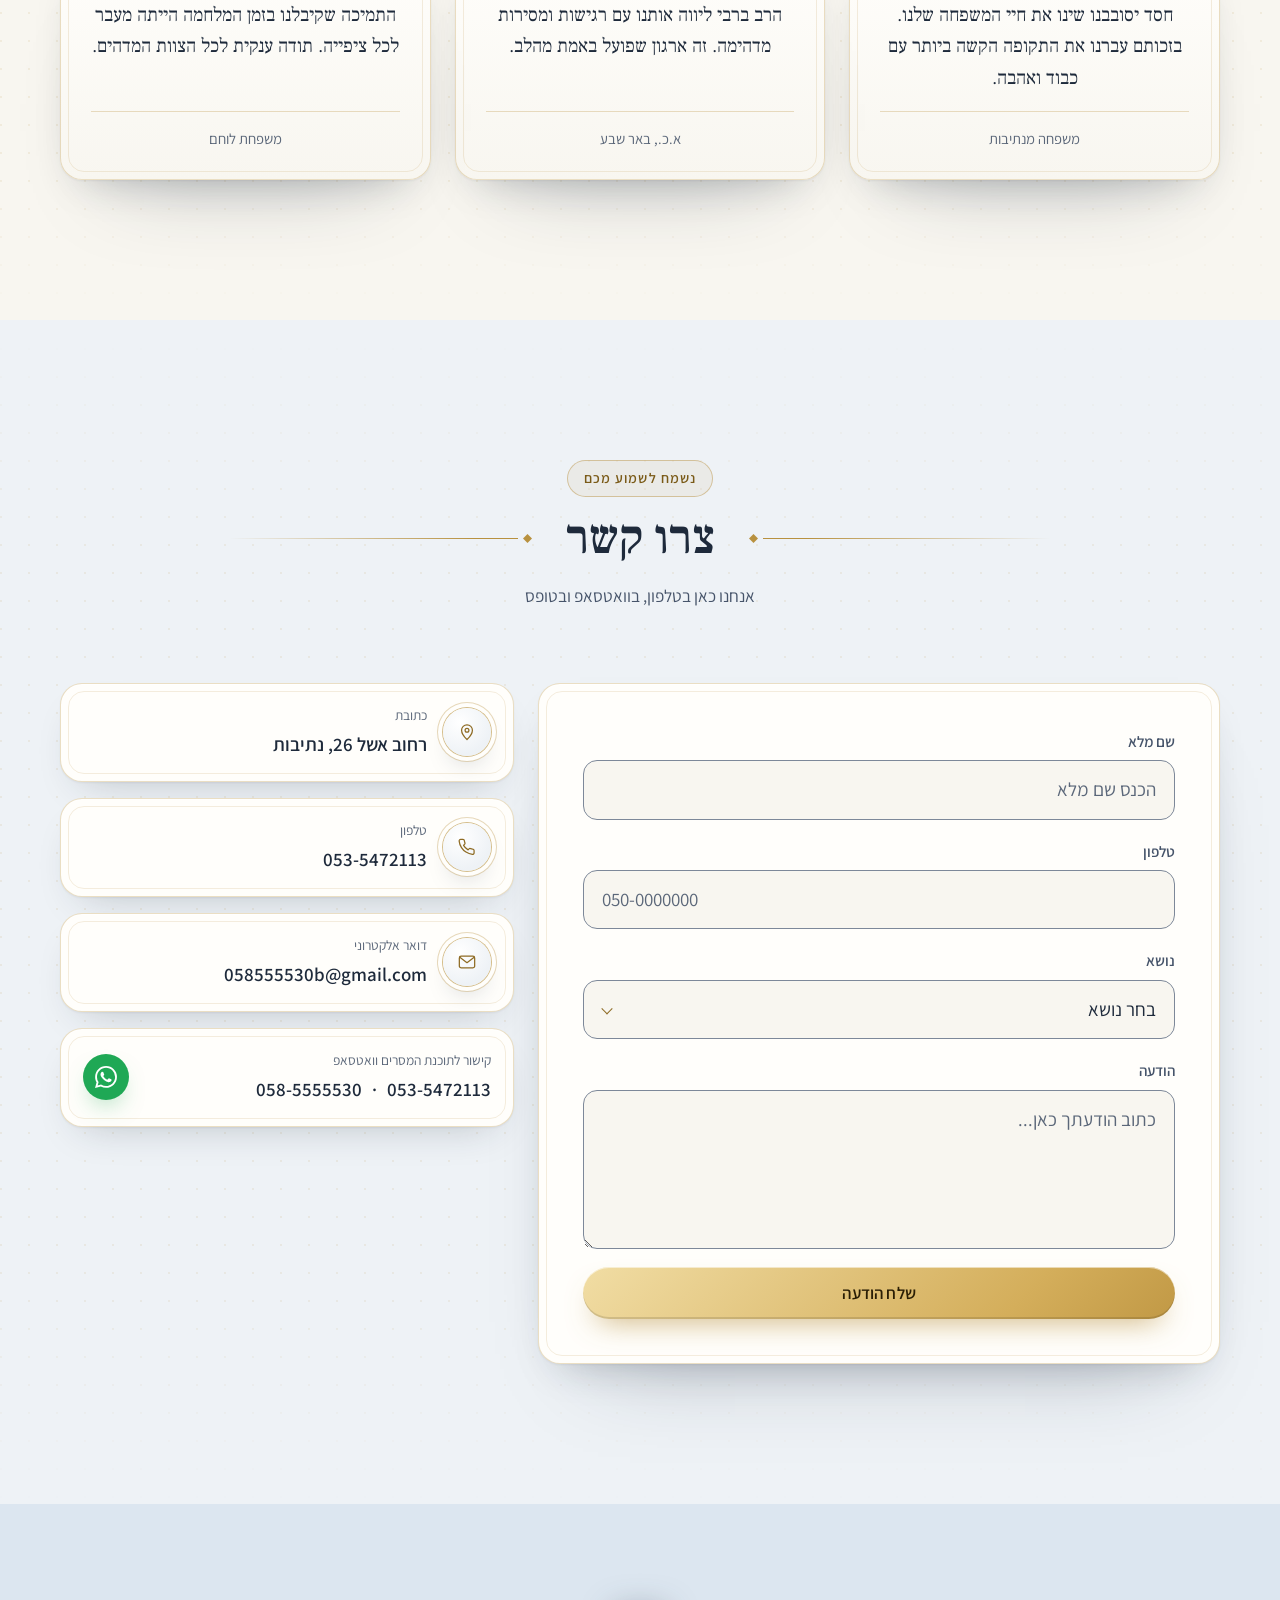
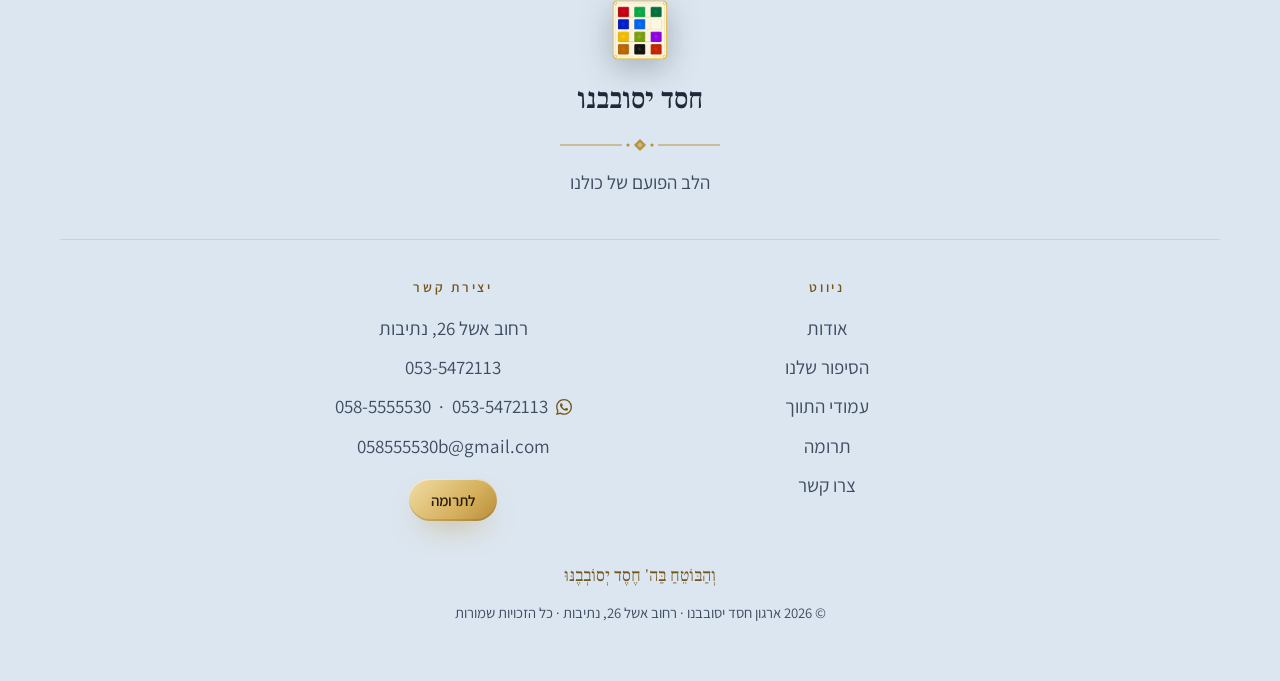
==== commit 306982ab: "No long dashes anywhere on the site; footer tagline is just הלב הפועם של כולנו" ====
--- a/index.html
+++ b/index.html
@@ -3,11 +3,11 @@
 <head>
 <meta charset="UTF-8">
 <meta name="viewport" content="width=device-width, initial-scale=1, viewport-fit=cover">
-<title>חסד יסובבנו — הלב הפועם של כולנו</title>
-<meta name="description" content="ארגון חסד יסובבנו — סיוע, חסד ואהבה לקהילות ישראל מאז 2009. תחת הנהגת הרב שלום יוסף ברבי, נתיבות.">
+<title>חסד יסובבנו | הלב הפועם של כולנו</title>
+<meta name="description" content="ארגון חסד יסובבנו: סיוע, חסד ואהבה לקהילות ישראל מאז 2009. תחת הנהגת הרב שלום יוסף ברבי, נתיבות.">
 <meta name="keywords" content="חסד יסובבנו, ארגון, נתיבות, סיוע, צדקה, הרב ברבי">
 <meta name="theme-color" content="#DCE6F0">
-<meta property="og:title" content="חסד יסובבנו — הלב הפועם של כולנו">
+<meta property="og:title" content="חסד יסובבנו | הלב הפועם של כולנו">
 <meta property="og:description" content="ארגון פועל מאז 2009 לטובת קהילות ישראל בשבעה עמודי תווך">
 <meta property="og:type" content="website">
 <meta property="og:locale" content="he_IL">
@@ -48,11 +48,11 @@
     if (!rm && !sd && gl && !/[?&]no3d/.test(q)) d.classList.add('fx');
   })();
 </script>
-<link rel="stylesheet" href="assets/css/site.css">
+<link rel="stylesheet" href="assets/css/site.css?v=202610082212">
 <script type="importmap">
 { "imports": { "three": "./assets/vendor/three/three.module.min.js" } }
 </script>
-<script type="module" src="assets/js/main.js"></script>
+<script type="module" src="assets/js/main.js?v=202610082212"></script>
 <script type="application/ld+json">
 {
   "@context": "https://schema.org",
@@ -158,15 +158,15 @@
     <header class="cartouche reveal">
       <p class="kicker">מי אנחנו</p>
       <h2 class="title" id="about-title">אודות הארגון</h2>
-      <p class="lede">למעלה מ־15 שנה של חסד ואהבת ישראל — בנתיבות ומעבר לה</p>
+      <p class="lede">למעלה מ־15 שנה של חסד ואהבת ישראל, בנתיבות ומעבר לה</p>
     </header>
     <article class="card about-panel reveal">
       <figure class="logo-plaque">
         <i class="lp-corner"></i><i class="lp-corner"></i><i class="lp-corner"></i><i class="lp-corner"></i>
-        <picture><source srcset="assets/img/logo.webp" type="image/webp"><img src="assets/img/logo.png" width="731" height="705" alt="חסד יסובבנו — כי לעולם חסדו — בנשיאות הרב שלום יוסף ברבי" loading="lazy"></picture>
+        <picture><source srcset="assets/img/logo.webp" type="image/webp"><img src="assets/img/logo.png" width="731" height="705" alt="חסד יסובבנו, כי לעולם חסדו, בנשיאות הרב שלום יוסף ברבי" loading="lazy"></picture>
       </figure>
       <span class="about-badge">פועל מאז שנת 2009</span>
-      <p class="lead">תחת הנהגתו המסורה של <strong>הרב שלום יוסף ברבי</strong>, פועל ארגון חסד יסובבנו כבר למעלה מ-15 שנה לטובת קהילות ישראל — מנתיבות ומעבר לה.</p>
+      <p class="lead">תחת הנהגתו המסורה של <strong>הרב שלום יוסף ברבי</strong>, פועל ארגון חסד יסובבנו כבר למעלה מ-15 שנה לטובת קהילות ישראל, מנתיבות ומעבר לה.</p>
       <p>הרב ברבי הקים את הארגון מתוך אהבת ישראל עמוקה ומתוך ראיית הצורך הגדול בסיוע אמיתי, רגיש ואנושי לאנשים הנמצאים במצוקה. מאז ועד היום, חסד יסובבנו הפך לבית חם עבור אלפי משפחות.</p>
       <p>הארגון פועל בשבעה עמודי תווך: קיום בכבוד, ריפוי הנפש, ביצור הבית היהודי, תמיכה במצבי חולי, השקעה בדור העתיד, הוקרה ללוחמים, וקול התורה.</p>
     </article>
@@ -184,8 +184,8 @@
     <ol class="tl">
       <li class="tl-item reveal"><span class="tl-dot" aria-hidden="true"></span><div class="card tl-card"><span class="tl-year">2009</span><p>הרב שלום יוסף ברבי מקים את ארגון חסד יסובבנו בנתיבות, מתוך אהבה עמוקה לקהילה ורצון לסייע לנזקקים בכבוד.</p></div></li>
       <li class="tl-item reveal"><span class="tl-dot" aria-hidden="true"></span><div class="card tl-card"><span class="tl-year">2014</span><p>הרחבת הפעילות לערים נוספות בדרום הארץ, תוך הגדלה משמעותית של מספר המשפחות המסוייעות.</p></div></li>
-      <li class="tl-item reveal"><span class="tl-dot" aria-hidden="true"></span><div class="card tl-card"><span class="tl-year">2020</span><p>הקמת מערך סיוע מורחב בתקופת הקורונה — חלוקת מזון, תמיכה נפשית ועזרה לאלפי משפחות שנפגעו.</p></div></li>
-      <li class="tl-item reveal"><span class="tl-dot" aria-hidden="true"></span><div class="card tl-card"><span class="tl-year"><bdi>2023–2026</bdi></span><p>תמיכה מסיבית בלוחמים ומשפחותיהם בתקופת המלחמה — ליווי אישי, סיוע חומרי וחיזוק רגשי יומיומי.</p></div></li>
+      <li class="tl-item reveal"><span class="tl-dot" aria-hidden="true"></span><div class="card tl-card"><span class="tl-year">2020</span><p>הקמת מערך סיוע מורחב בתקופת הקורונה: חלוקת מזון, תמיכה נפשית ועזרה לאלפי משפחות שנפגעו.</p></div></li>
+      <li class="tl-item reveal"><span class="tl-dot" aria-hidden="true"></span><div class="card tl-card"><span class="tl-year"><bdi>2023-2026</bdi></span><p>תמיכה מסיבית בלוחמים ומשפחותיהם בתקופת המלחמה: ליווי אישי, סיוע חומרי וחיזוק רגשי יומיומי.</p></div></li>
     </ol>
   </div>
 </section>
@@ -215,15 +215,15 @@
     <header class="cartouche reveal">
       <p class="kicker">שבעה תחומים</p>
       <h2 class="title" id="pillars-title">עמודי התווך</h2>
-      <p class="lede">בכל אחד מהם — יד מושטת, כל יום</p>
+      <p class="lede">בכל אחד מהם יד מושטת, כל יום</p>
     </header>
     <ol class="pillars-grid">
       <li class="card card--night pillar lift reveal"><span class="p-num" aria-hidden="true">01</span><span class="medal"><svg width="28" height="28" aria-hidden="true"><use href="#i-dignity"/></svg></span><h3>קיום בכבוד</h3><p>סיוע חומרי ומעשי לאנשים הנמצאים במצוקה כלכלית, תוך שמירה מוחלטת על כבוד האדם ופרטיותו.</p></li>
       <li class="card card--night pillar lift reveal"><span class="p-num" aria-hidden="true">02</span><span class="medal"><svg width="28" height="28" aria-hidden="true"><use href="#i-soul"/></svg></span><h3>ריפוי הנפש</h3><p>ליווי ויעוץ רגשי, תמיכה נפשית ומתן כוח להמשך הדרך בעתות קושי וסערה.</p></li>
       <li class="card card--night pillar lift reveal"><span class="p-num" aria-hidden="true">03</span><span class="medal"><svg width="28" height="28" aria-hidden="true"><use href="#i-home"/></svg></span><h3>ביצור הבית היהודי</h3><p>חיזוק מוסד המשפחה, סיוע לזוגות צעירים וגיבוש הזהות היהודית בתוך הבית.</p></li>
-      <li class="card card--night pillar lift reveal"><span class="p-num" aria-hidden="true">04</span><span class="medal"><svg width="28" height="28" aria-hidden="true"><use href="#i-medical"/></svg></span><h3>תמיכה במצבי חולי</h3><p>סיוע מקיף למשפחות המתמודדות עם מחלה — רפואי, כלכלי ורגשי — לכל אורך הדרך.</p></li>
+      <li class="card card--night pillar lift reveal"><span class="p-num" aria-hidden="true">04</span><span class="medal"><svg width="28" height="28" aria-hidden="true"><use href="#i-medical"/></svg></span><h3>תמיכה במצבי חולי</h3><p>סיוע מקיף למשפחות המתמודדות עם מחלה: רפואי, כלכלי ורגשי, לכל אורך הדרך.</p></li>
       <li class="card card--night pillar lift reveal"><span class="p-num" aria-hidden="true">05</span><span class="medal"><svg width="28" height="28" aria-hidden="true"><use href="#i-seedling"/></svg></span><h3>השקעה בדור העתיד</h3><p>חינוך ילדים ונוער, מלגות ותמיכה בצעירים המבקשים לבנות עתיד טוב ומלא תקווה.</p></li>
-      <li class="card card--night pillar lift reveal"><span class="p-num" aria-hidden="true">06</span><span class="medal"><svg width="28" height="28" aria-hidden="true"><use href="#i-shield"/></svg></span><h3>הוקרה ללוחמים</h3><p>תמיכה ואהבה לחיילי צבא ישראל ולמשפחותיהם — בזמן מלחמה ובזמן שגרה.</p></li>
+      <li class="card card--night pillar lift reveal"><span class="p-num" aria-hidden="true">06</span><span class="medal"><svg width="28" height="28" aria-hidden="true"><use href="#i-shield"/></svg></span><h3>הוקרה ללוחמים</h3><p>תמיכה ואהבה לחיילי צבא ישראל ולמשפחותיהם, בזמן מלחמה ובזמן שגרה.</p></li>
       <li class="card card--night pillar lift reveal"><span class="p-num" aria-hidden="true">07</span><span class="medal"><svg width="28" height="28" aria-hidden="true"><use href="#i-book"/></svg></span><h3>קול התורה</h3><p>הפצת תורה וידע יהודי, שמירה על המסורת העשירה והעברתה בגאווה לדורות הבאים.</p></li>
     </ol>
   </div>
@@ -254,15 +254,15 @@
     <ul class="letters">
       <li class="card letter reveal">
         <p>חסד יסובבנו שינו את חיי המשפחה שלנו. בזכותם עברנו את התקופה הקשה ביותר עם כבוד ואהבה.</p>
-        <footer>— משפחה מנתיבות</footer>
+        <footer>משפחה מנתיבות</footer>
       </li>
       <li class="card letter reveal">
         <p>הרב ברבי ליווה אותנו עם רגישות ומסירות מדהימה. זה ארגון שפועל באמת מהלב.</p>
-        <footer>— א.כ., באר שבע</footer>
+        <footer>א.כ., באר שבע</footer>
       </li>
       <li class="card letter reveal">
         <p>התמיכה שקיבלנו בזמן המלחמה הייתה מעבר לכל ציפייה. תודה ענקית לכל הצוות המדהים.</p>
-        <footer>— משפחת לוחם</footer>
+        <footer>משפחת לוחם</footer>
       </li>
     </ul>
   </div>
@@ -274,7 +274,7 @@
     <header class="cartouche reveal">
       <p class="kicker">נשמח לשמוע מכם</p>
       <h2 class="title" id="contact-title">צרו קשר</h2>
-      <p class="lede">בטלפון, בוואטסאפ או בטופס — אנחנו כאן</p>
+      <p class="lede">אנחנו כאן בטלפון, בוואטסאפ ובטופס</p>
     </header>
     <div class="contact-grid">
       <form class="card form reveal" data-form novalidate>
@@ -314,7 +314,7 @@
       <picture><source srcset="assets/img/mark.webp" type="image/webp"><img class="footer-mark" src="assets/img/mark.png" width="56" height="60" alt="" loading="lazy"></picture>
       <p class="footer-name">חסד יסובבנו</p>
       <svg class="orn" aria-hidden="true"><use href="#orn"/></svg>
-      <p class="footer-tagline">הלב הפועם של כולנו — ארגון פועל מאז 2009 לטובת קהילות ישראל.</p>
+      <p class="footer-tagline">הלב הפועם של כולנו</p>
     </div>
     <div class="footer-cols">
       <nav aria-labelledby="f-nav-title">
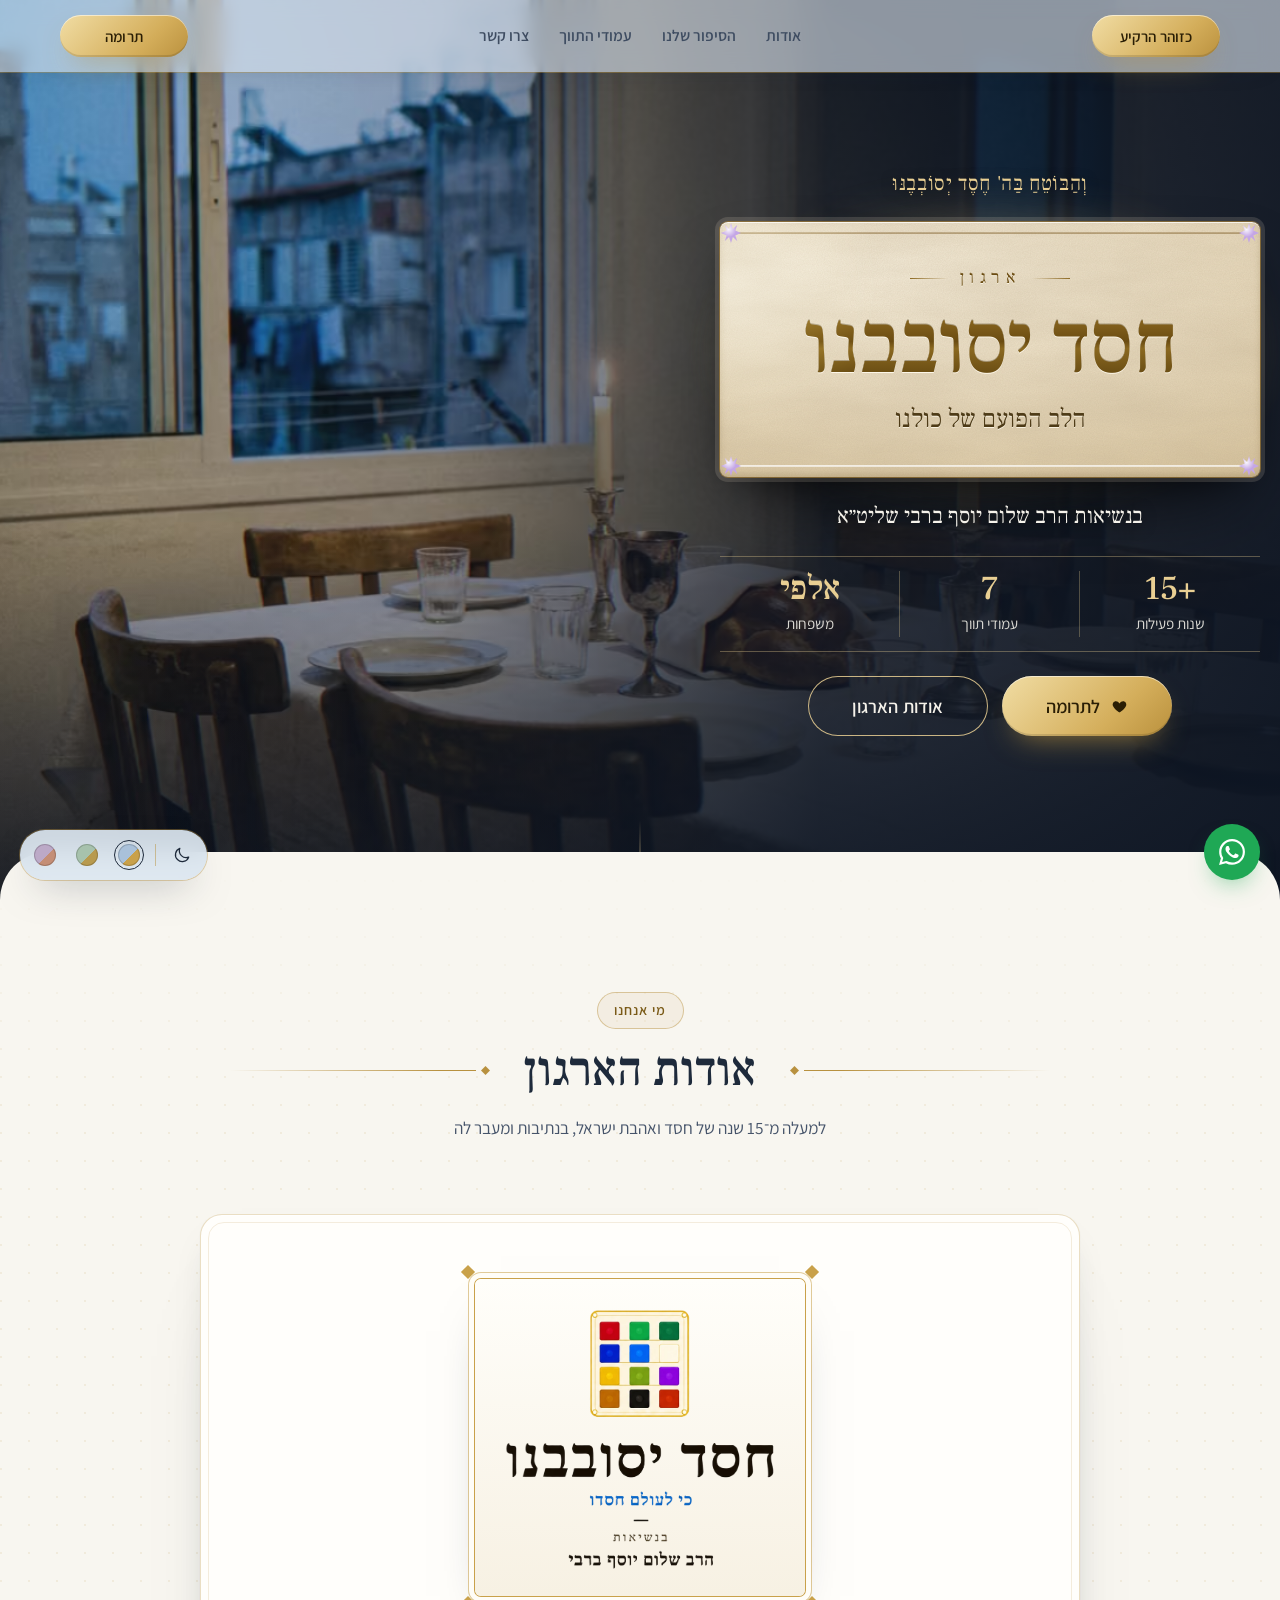
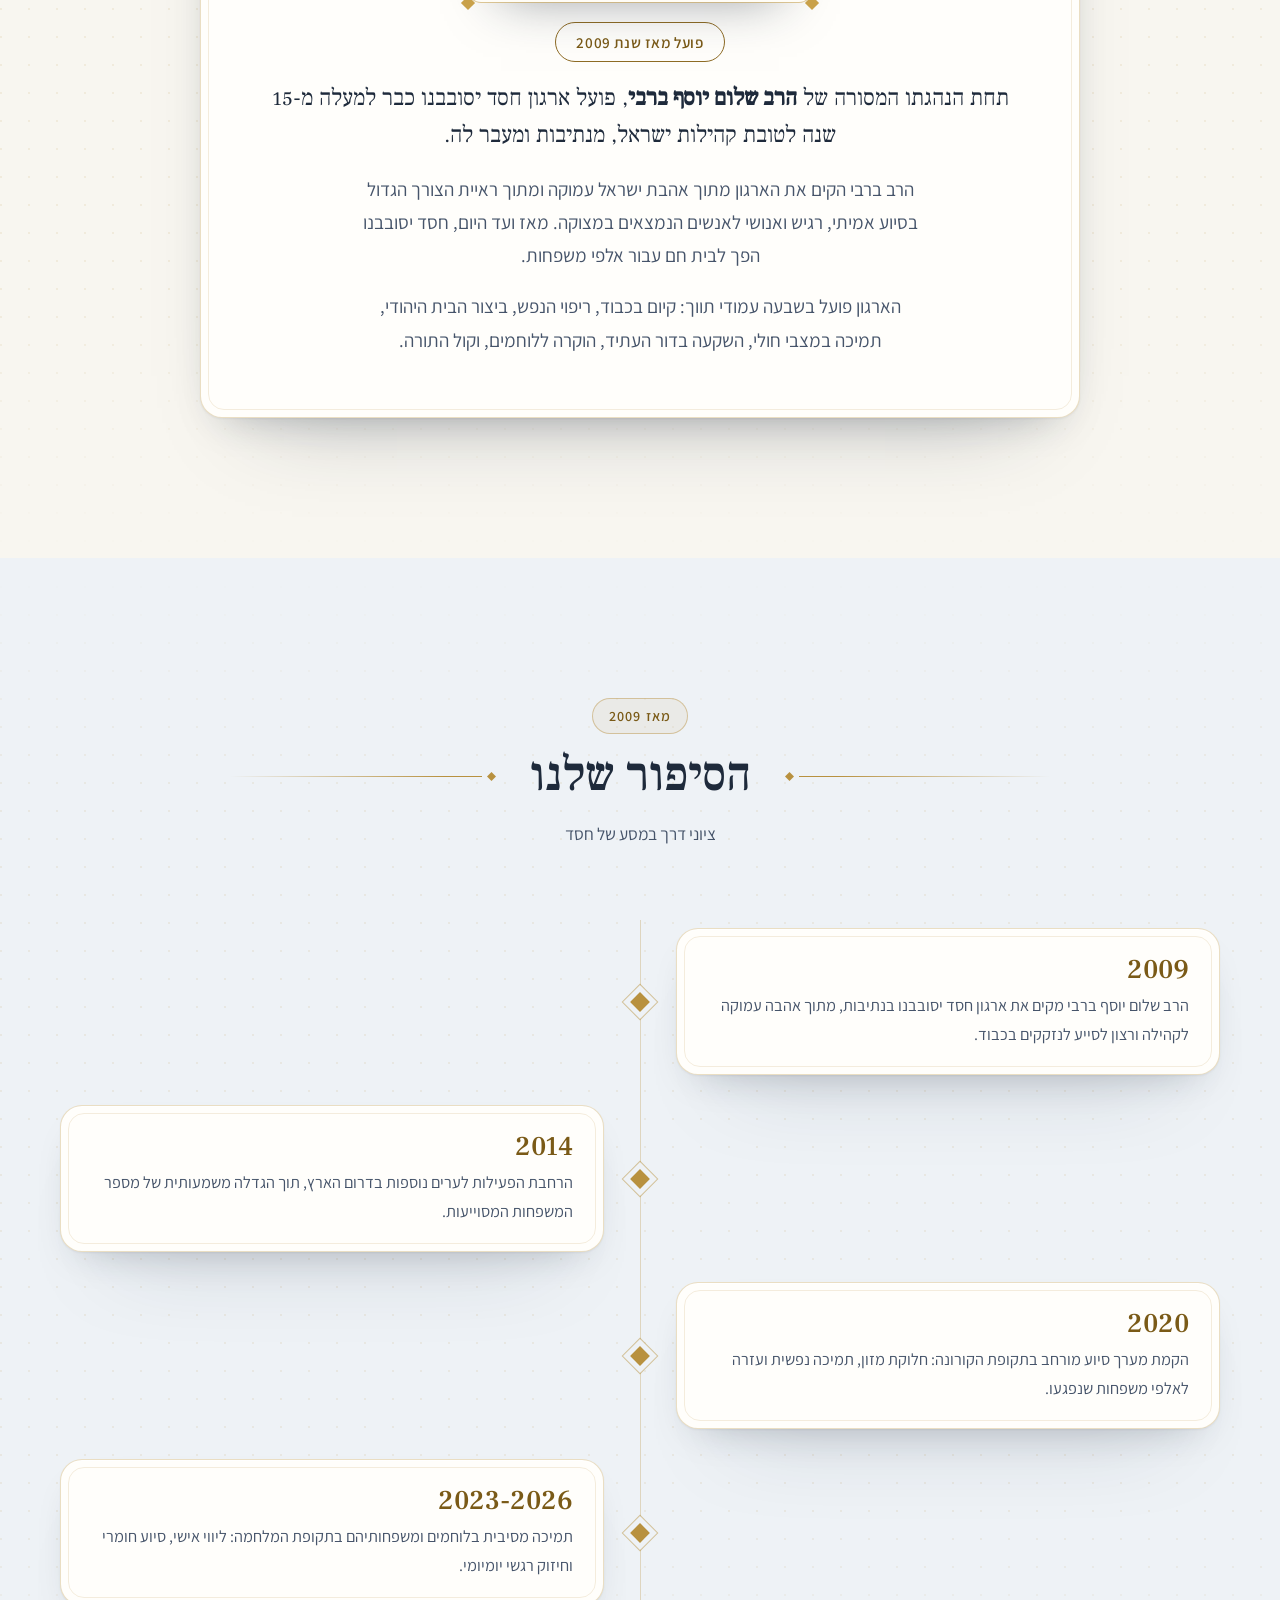
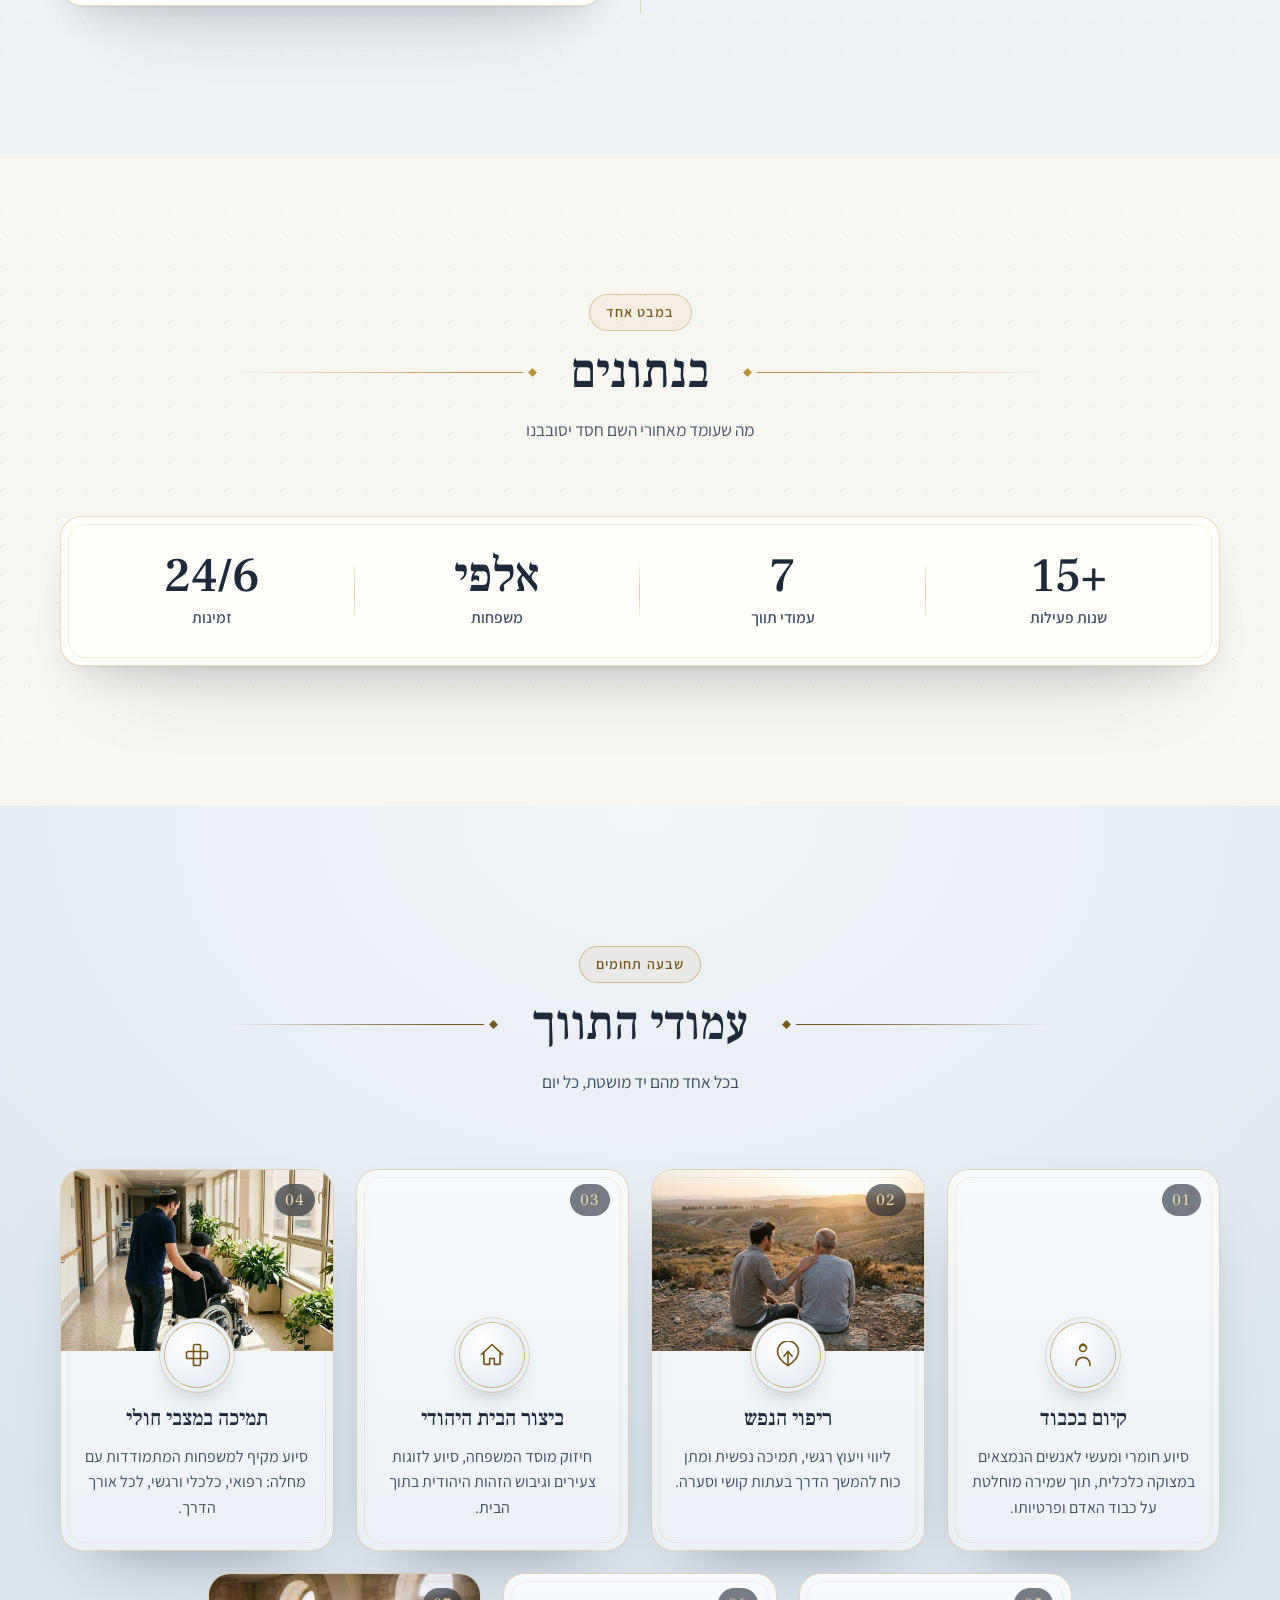
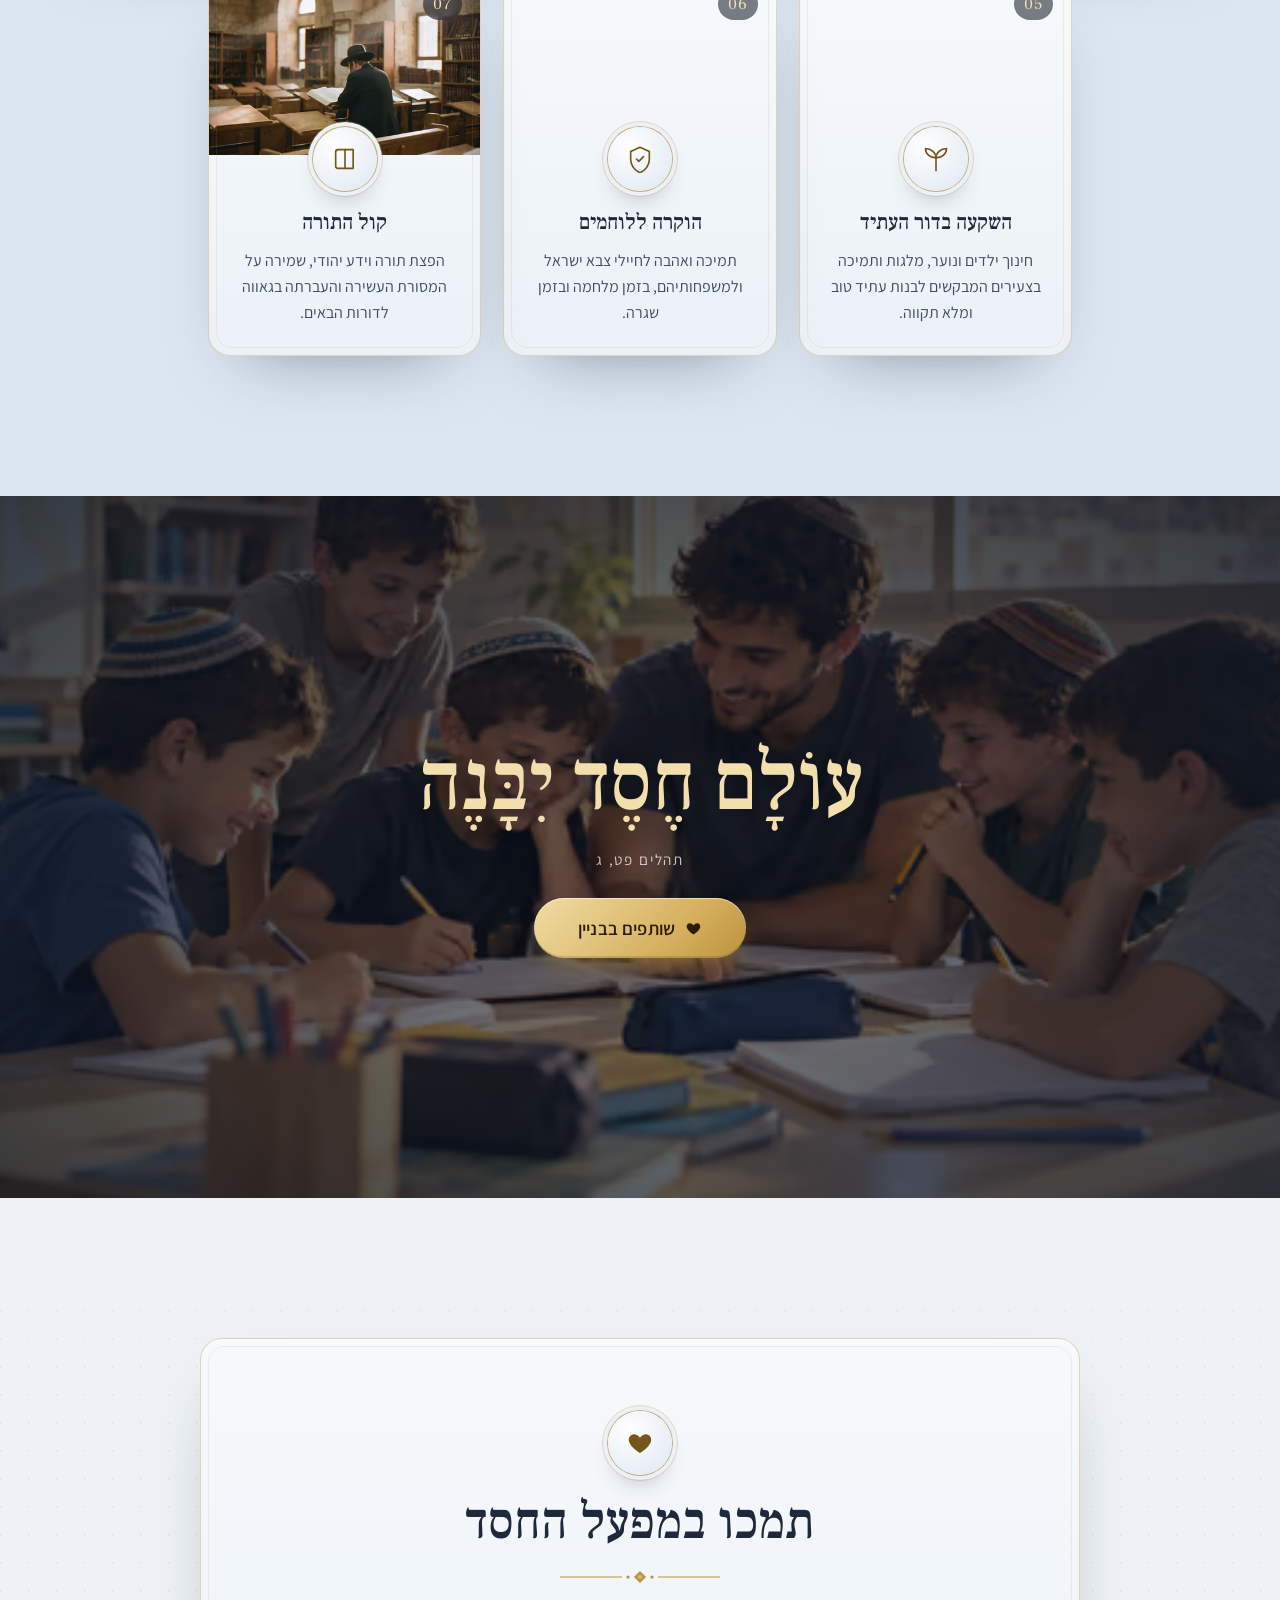
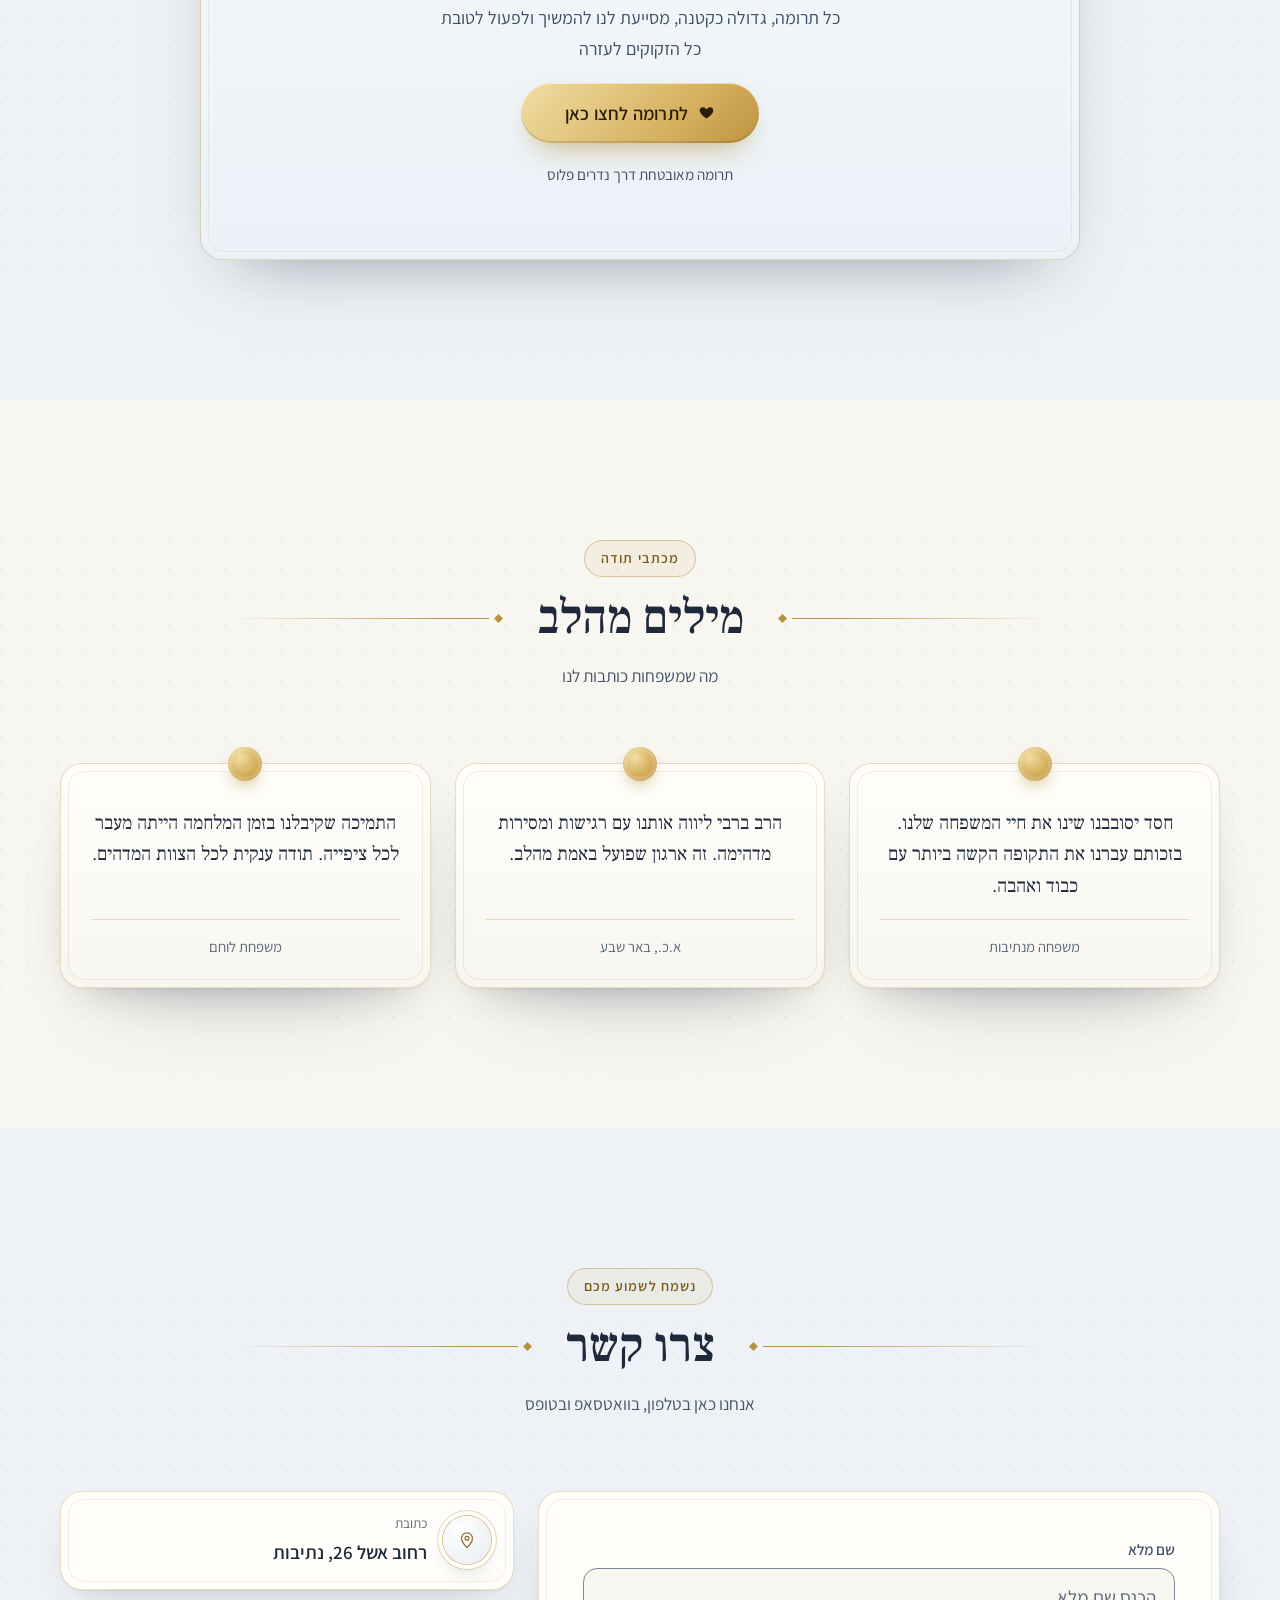
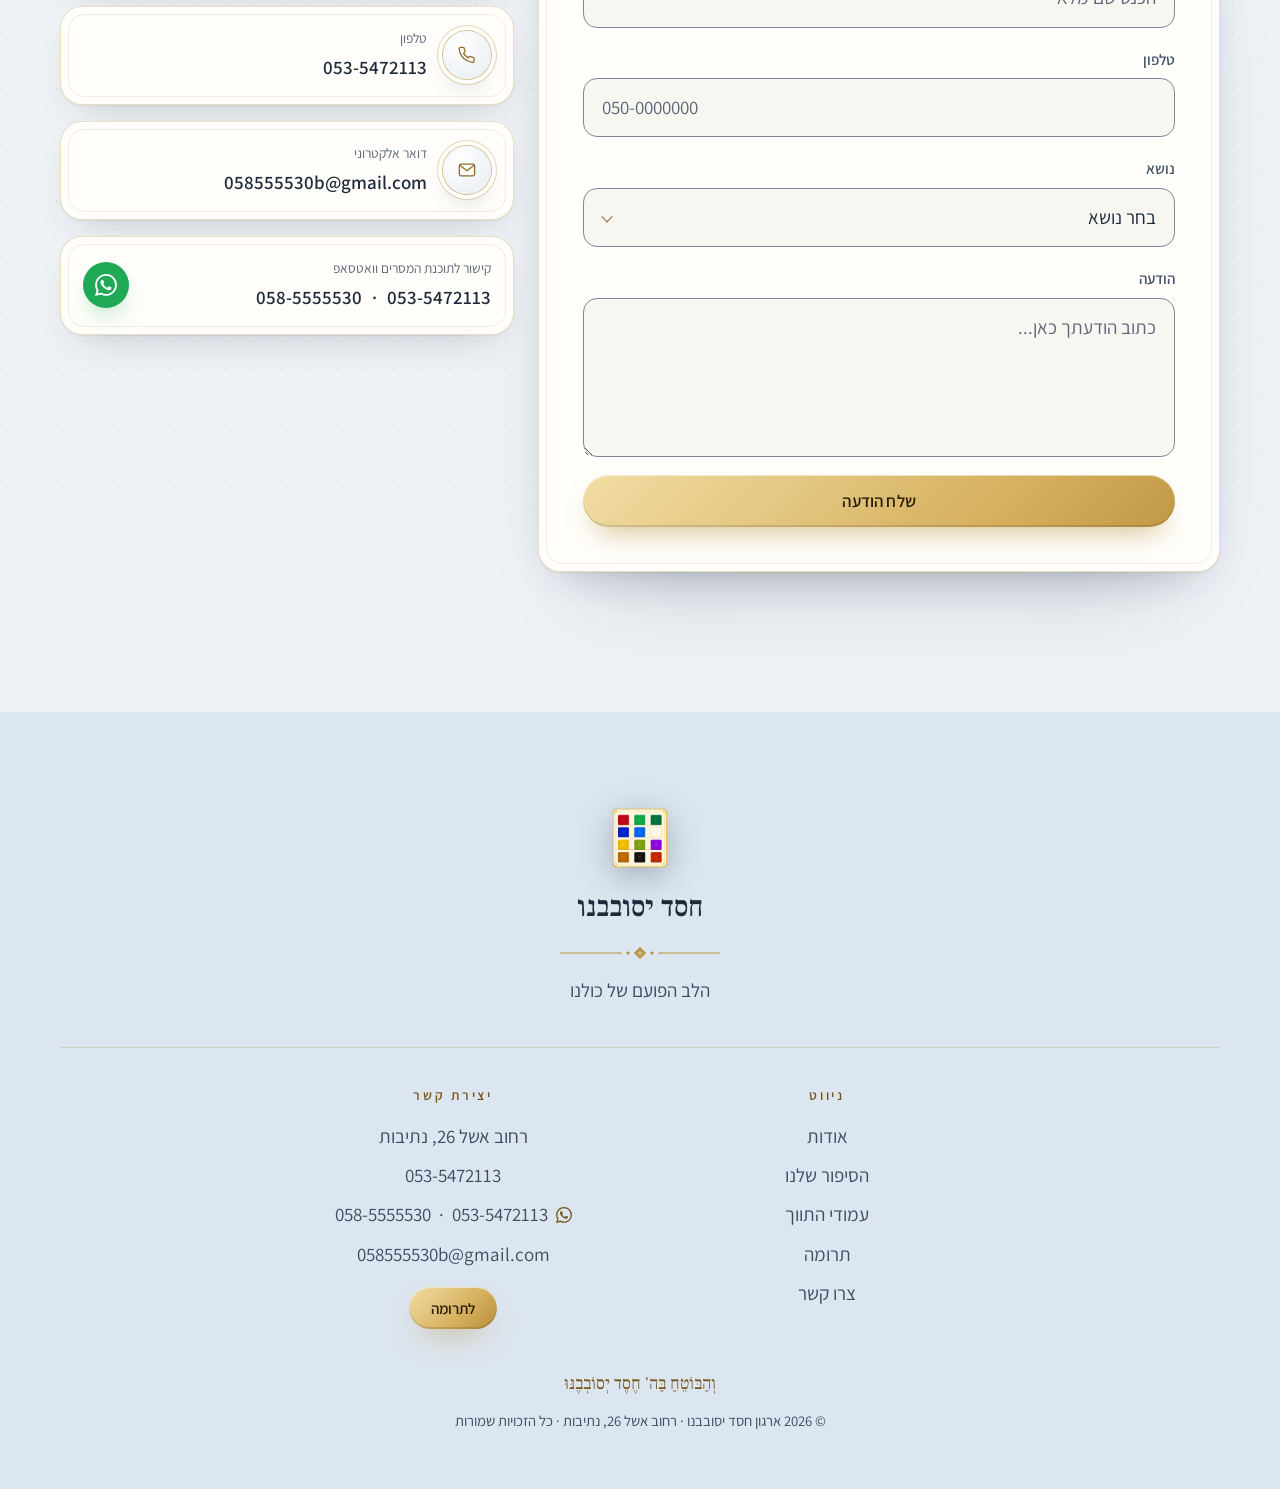
==== commit 4847776f: "Opening screen: photo slideshow, living stone plaque, facts; pillar photos; verse band; cross-fade i" ====
--- a/index.html
+++ b/index.html
@@ -31,28 +31,12 @@
     d.setAttribute('data-palette', p);
     d.setAttribute('data-mode', m);
     var rm = mm && mm('(prefers-reduced-motion: reduce)').matches;
-    var sd = navigator.connection && navigator.connection.saveData;
-    var q = location.search;
-    var gl = false;
-    try {
-      var c = document.createElement('canvas'), x = c.getContext('webgl2') || c.getContext('webgl');
-      if (x) {
-        var ri = x.getExtension('WEBGL_debug_renderer_info');
-        var rn = ri ? String(x.getParameter(ri.UNMASKED_RENDERER_WEBGL)) : '';
-        gl = !/swiftshader|llvmpipe|software|basic render/i.test(rn) || /[?&]boot3d/.test(q);
-        var lc = x.getExtension('WEBGL_lose_context'); if (lc) lc.loseContext();
-      }
-    } catch (e) {}
     d.classList.add('js');
     if (!rm) d.classList.add('motion');
-    if (!rm && !sd && gl && !/[?&]no3d/.test(q)) d.classList.add('fx');
   })();
 </script>
-<link rel="stylesheet" href="assets/css/site.css?v=202610082212">
-<script type="importmap">
-{ "imports": { "three": "./assets/vendor/three/three.module.min.js" } }
-</script>
-<script type="module" src="assets/js/main.js?v=202610082212"></script>
+<link rel="stylesheet" href="assets/css/site.css?v=20261008225913">
+<script type="module" src="assets/js/main.js?v=20261008225150"></script>
 <script type="application/ld+json">
 {
   "@context": "https://schema.org",
@@ -132,24 +116,37 @@
 
 <!-- HERO -->
 <section class="hero" id="top" aria-labelledby="hero-title">
+  <div class="hero-media" aria-hidden="true">
+    <picture class="hero-slide"><source type="image/avif" srcset="assets/img/photos/home-480.avif 480w, assets/img/photos/home-800.avif 800w, assets/img/photos/home-1200.avif 1200w" sizes="100vw"><img src="assets/img/photos/home-800.webp" srcset="assets/img/photos/home-480.webp 480w, assets/img/photos/home-800.webp 800w, assets/img/photos/home-1200.webp 1200w" sizes="100vw" width="1200" height="800" alt="" fetchpriority="high" decoding="async"></picture>
+    <picture class="hero-slide"><source type="image/avif" srcset="assets/img/photos/dignity-480.avif 480w, assets/img/photos/dignity-800.avif 800w, assets/img/photos/dignity-1200.avif 1200w" sizes="100vw"><img src="assets/img/photos/dignity-800.webp" srcset="assets/img/photos/dignity-480.webp 480w, assets/img/photos/dignity-800.webp 800w, assets/img/photos/dignity-1200.webp 1200w" sizes="100vw" width="1200" height="800" alt="" loading="lazy" decoding="async"></picture>
+    <picture class="hero-slide"><source type="image/avif" srcset="assets/img/photos/soldiers-480.avif 480w, assets/img/photos/soldiers-800.avif 800w, assets/img/photos/soldiers-1200.avif 1200w" sizes="100vw"><img src="assets/img/photos/soldiers-800.webp" srcset="assets/img/photos/soldiers-480.webp 480w, assets/img/photos/soldiers-800.webp 800w, assets/img/photos/soldiers-1200.webp 1200w" sizes="100vw" width="1200" height="800" alt="" loading="lazy" decoding="async"></picture>
+  </div>
   <div class="hero-stage">
-    <canvas class="hero-canvas" aria-hidden="true"></canvas>
     <div class="hero-copy">
-      <div class="title-frame">
-        <i class="tf-corner"></i><i class="tf-corner"></i><i class="tf-corner"></i><i class="tf-corner"></i><i class="tf-sheen"></i><i class="tf-glow"></i>
-        <h1 class="hero-title" id="hero-title">חסד יסובבנו</h1>
-        <p class="hero-sub">הלב הפועם של כולנו</p>
+      <p class="hero-verse">וְהַבּוֹטֵחַ בַּה' חֶסֶד יְסוֹבְבֶנּוּ</p>
+      <div class="plaque-wrap">
+        <span class="plaque-halo" aria-hidden="true"></span>
+        <div class="plaque">
+          <span class="plaque-light" aria-hidden="true"></span>
+          <i class="pq-orn" aria-hidden="true"></i><i class="pq-orn" aria-hidden="true"></i><i class="pq-orn" aria-hidden="true"></i><i class="pq-orn" aria-hidden="true"></i>
+          <p class="plaque-kicker">ארגון</p>
+          <h1 class="hero-title" id="hero-title">חסד יסובבנו</h1>
+          <p class="hero-sub">הלב הפועם של כולנו</p>
+        </div>
       </div>
-      <svg class="orn" aria-hidden="true"><use href="#orn"/></svg>
-      <p class="hero-verse">וְהַבּוֹטֵחַ בַּה' חֶסֶד יְסוֹבְבֶנּוּ</p>
+      <p class="hero-lead">בנשיאות הרב שלום יוסף ברבי שליט״א</p>
+      <ul class="hero-facts">
+        <li><b dir="ltr">15+</b><span>שנות פעילות</span></li>
+        <li><b>7</b><span>עמודי תווך</span></li>
+        <li><b>אלפי</b><span>משפחות</span></li>
+      </ul>
       <div class="hero-ctas">
         <a class="btn btn--lg" href="donate/"><svg width="17" height="17" aria-hidden="true"><use href="#i-heart"/></svg>לתרומה</a>
         <a class="btn btn--lg btn--line" href="#about">אודות הארגון</a>
-        <a class="btn btn--lg btn--line" href="#contact">צרו קשר</a>
       </div>
     </div>
-    <div class="scroll-cue" aria-hidden="true"></div>
-  </div>
+  </div>
+  <div class="scroll-cue" aria-hidden="true"></div>
 </section>
 
 <!-- ABOUT -->
@@ -157,7 +154,7 @@
   <div class="container narrow">
     <header class="cartouche reveal">
       <p class="kicker">מי אנחנו</p>
-      <h2 class="title" id="about-title">אודות הארגון</h2>
+      <h2 class="title" id="about-title"><span class="split">אודות הארגון</span></h2>
       <p class="lede">למעלה מ־15 שנה של חסד ואהבת ישראל, בנתיבות ומעבר לה</p>
     </header>
     <article class="card about-panel reveal">
@@ -178,7 +175,7 @@
   <div class="container">
     <header class="cartouche reveal">
       <p class="kicker">מאז 2009</p>
-      <h2 class="title" id="timeline-title">הסיפור שלנו</h2>
+      <h2 class="title" id="timeline-title"><span class="split">הסיפור שלנו</span></h2>
       <p class="lede">ציוני דרך במסע של חסד</p>
     </header>
     <ol class="tl">
@@ -195,7 +192,7 @@
   <div class="container">
     <header class="cartouche reveal">
       <p class="kicker">במבט אחד</p>
-      <h2 class="title" id="stats-title">בנתונים</h2>
+      <h2 class="title" id="stats-title"><span class="split">בנתונים</span></h2>
       <p class="lede">מה שעומד מאחורי השם חסד יסובבנו</p>
     </header>
     <div class="card stats-band reveal">
@@ -214,18 +211,28 @@
   <div class="container">
     <header class="cartouche reveal">
       <p class="kicker">שבעה תחומים</p>
-      <h2 class="title" id="pillars-title">עמודי התווך</h2>
+      <h2 class="title" id="pillars-title"><span class="split">עמודי התווך</span></h2>
       <p class="lede">בכל אחד מהם יד מושטת, כל יום</p>
     </header>
     <ol class="pillars-grid">
-      <li class="card card--night pillar lift reveal"><span class="p-num" aria-hidden="true">01</span><span class="medal"><svg width="28" height="28" aria-hidden="true"><use href="#i-dignity"/></svg></span><h3>קיום בכבוד</h3><p>סיוע חומרי ומעשי לאנשים הנמצאים במצוקה כלכלית, תוך שמירה מוחלטת על כבוד האדם ופרטיותו.</p></li>
-      <li class="card card--night pillar lift reveal"><span class="p-num" aria-hidden="true">02</span><span class="medal"><svg width="28" height="28" aria-hidden="true"><use href="#i-soul"/></svg></span><h3>ריפוי הנפש</h3><p>ליווי ויעוץ רגשי, תמיכה נפשית ומתן כוח להמשך הדרך בעתות קושי וסערה.</p></li>
-      <li class="card card--night pillar lift reveal"><span class="p-num" aria-hidden="true">03</span><span class="medal"><svg width="28" height="28" aria-hidden="true"><use href="#i-home"/></svg></span><h3>ביצור הבית היהודי</h3><p>חיזוק מוסד המשפחה, סיוע לזוגות צעירים וגיבוש הזהות היהודית בתוך הבית.</p></li>
-      <li class="card card--night pillar lift reveal"><span class="p-num" aria-hidden="true">04</span><span class="medal"><svg width="28" height="28" aria-hidden="true"><use href="#i-medical"/></svg></span><h3>תמיכה במצבי חולי</h3><p>סיוע מקיף למשפחות המתמודדות עם מחלה: רפואי, כלכלי ורגשי, לכל אורך הדרך.</p></li>
-      <li class="card card--night pillar lift reveal"><span class="p-num" aria-hidden="true">05</span><span class="medal"><svg width="28" height="28" aria-hidden="true"><use href="#i-seedling"/></svg></span><h3>השקעה בדור העתיד</h3><p>חינוך ילדים ונוער, מלגות ותמיכה בצעירים המבקשים לבנות עתיד טוב ומלא תקווה.</p></li>
-      <li class="card card--night pillar lift reveal"><span class="p-num" aria-hidden="true">06</span><span class="medal"><svg width="28" height="28" aria-hidden="true"><use href="#i-shield"/></svg></span><h3>הוקרה ללוחמים</h3><p>תמיכה ואהבה לחיילי צבא ישראל ולמשפחותיהם, בזמן מלחמה ובזמן שגרה.</p></li>
-      <li class="card card--night pillar lift reveal"><span class="p-num" aria-hidden="true">07</span><span class="medal"><svg width="28" height="28" aria-hidden="true"><use href="#i-book"/></svg></span><h3>קול התורה</h3><p>הפצת תורה וידע יהודי, שמירה על המסורת העשירה והעברתה בגאווה לדורות הבאים.</p></li>
+      <li class="card card--night pillar lift reveal"><picture class="p-photo"><source type="image/avif" srcset="assets/img/photos/dignity-480.avif 480w, assets/img/photos/dignity-800.avif 800w, assets/img/photos/dignity-1200.avif 1200w" sizes="(min-width: 1024px) 270px, (min-width: 561px) 45vw, 92vw"><img src="assets/img/photos/dignity-800.webp" srcset="assets/img/photos/dignity-480.webp 480w, assets/img/photos/dignity-800.webp 800w, assets/img/photos/dignity-1200.webp 1200w" sizes="(min-width: 1024px) 270px, (min-width: 561px) 45vw, 92vw" width="1200" height="800" alt="" loading="lazy" decoding="async"></picture><span class="p-num" aria-hidden="true">01</span><span class="medal"><svg width="28" height="28" aria-hidden="true"><use href="#i-dignity"/></svg></span><h3>קיום בכבוד</h3><p>סיוע חומרי ומעשי לאנשים הנמצאים במצוקה כלכלית, תוך שמירה מוחלטת על כבוד האדם ופרטיותו.</p></li>
+      <li class="card card--night pillar lift reveal"><picture class="p-photo"><source type="image/avif" srcset="assets/img/photos/soul-negev-480.avif 480w, assets/img/photos/soul-negev-800.avif 800w, assets/img/photos/soul-negev-1200.avif 1200w" sizes="(min-width: 1024px) 270px, (min-width: 561px) 45vw, 92vw"><img src="assets/img/photos/soul-negev-800.webp" srcset="assets/img/photos/soul-negev-480.webp 480w, assets/img/photos/soul-negev-800.webp 800w, assets/img/photos/soul-negev-1200.webp 1200w" sizes="(min-width: 1024px) 270px, (min-width: 561px) 45vw, 92vw" width="1200" height="800" alt="" loading="lazy" decoding="async"></picture><span class="p-num" aria-hidden="true">02</span><span class="medal"><svg width="28" height="28" aria-hidden="true"><use href="#i-soul"/></svg></span><h3>ריפוי הנפש</h3><p>ליווי ויעוץ רגשי, תמיכה נפשית ומתן כוח להמשך הדרך בעתות קושי וסערה.</p></li>
+      <li class="card card--night pillar lift reveal"><picture class="p-photo"><source type="image/avif" srcset="assets/img/photos/home-480.avif 480w, assets/img/photos/home-800.avif 800w, assets/img/photos/home-1200.avif 1200w" sizes="(min-width: 1024px) 270px, (min-width: 561px) 45vw, 92vw"><img src="assets/img/photos/home-800.webp" srcset="assets/img/photos/home-480.webp 480w, assets/img/photos/home-800.webp 800w, assets/img/photos/home-1200.webp 1200w" sizes="(min-width: 1024px) 270px, (min-width: 561px) 45vw, 92vw" width="1200" height="800" alt="" loading="lazy" decoding="async"></picture><span class="p-num" aria-hidden="true">03</span><span class="medal"><svg width="28" height="28" aria-hidden="true"><use href="#i-home"/></svg></span><h3>ביצור הבית היהודי</h3><p>חיזוק מוסד המשפחה, סיוע לזוגות צעירים וגיבוש הזהות היהודית בתוך הבית.</p></li>
+      <li class="card card--night pillar lift reveal"><picture class="p-photo"><source type="image/avif" srcset="assets/img/photos/medical-corridor-480.avif 480w, assets/img/photos/medical-corridor-800.avif 800w, assets/img/photos/medical-corridor-1200.avif 1200w" sizes="(min-width: 1024px) 270px, (min-width: 561px) 45vw, 92vw"><img src="assets/img/photos/medical-corridor-800.webp" srcset="assets/img/photos/medical-corridor-480.webp 480w, assets/img/photos/medical-corridor-800.webp 800w, assets/img/photos/medical-corridor-1200.webp 1200w" sizes="(min-width: 1024px) 270px, (min-width: 561px) 45vw, 92vw" width="1200" height="800" alt="" loading="lazy" decoding="async"></picture><span class="p-num" aria-hidden="true">04</span><span class="medal"><svg width="28" height="28" aria-hidden="true"><use href="#i-medical"/></svg></span><h3>תמיכה במצבי חולי</h3><p>סיוע מקיף למשפחות המתמודדות עם מחלה: רפואי, כלכלי ורגשי, לכל אורך הדרך.</p></li>
+      <li class="card card--night pillar lift reveal"><picture class="p-photo"><source type="image/avif" srcset="assets/img/photos/future-class-480.avif 480w, assets/img/photos/future-class-800.avif 800w, assets/img/photos/future-class-1200.avif 1200w" sizes="(min-width: 1024px) 270px, (min-width: 561px) 45vw, 92vw"><img src="assets/img/photos/future-class-800.webp" srcset="assets/img/photos/future-class-480.webp 480w, assets/img/photos/future-class-800.webp 800w, assets/img/photos/future-class-1200.webp 1200w" sizes="(min-width: 1024px) 270px, (min-width: 561px) 45vw, 92vw" width="1200" height="800" alt="" loading="lazy" decoding="async"></picture><span class="p-num" aria-hidden="true">05</span><span class="medal"><svg width="28" height="28" aria-hidden="true"><use href="#i-seedling"/></svg></span><h3>השקעה בדור העתיד</h3><p>חינוך ילדים ונוער, מלגות ותמיכה בצעירים המבקשים לבנות עתיד טוב ומלא תקווה.</p></li>
+      <li class="card card--night pillar lift reveal"><picture class="p-photo"><source type="image/avif" srcset="assets/img/photos/soldiers-480.avif 480w, assets/img/photos/soldiers-800.avif 800w, assets/img/photos/soldiers-1200.avif 1200w" sizes="(min-width: 1024px) 270px, (min-width: 561px) 45vw, 92vw"><img src="assets/img/photos/soldiers-800.webp" srcset="assets/img/photos/soldiers-480.webp 480w, assets/img/photos/soldiers-800.webp 800w, assets/img/photos/soldiers-1200.webp 1200w" sizes="(min-width: 1024px) 270px, (min-width: 561px) 45vw, 92vw" width="1200" height="800" alt="" loading="lazy" decoding="async"></picture><span class="p-num" aria-hidden="true">06</span><span class="medal"><svg width="28" height="28" aria-hidden="true"><use href="#i-shield"/></svg></span><h3>הוקרה ללוחמים</h3><p>תמיכה ואהבה לחיילי צבא ישראל ולמשפחותיהם, בזמן מלחמה ובזמן שגרה.</p></li>
+      <li class="card card--night pillar lift reveal"><picture class="p-photo"><source type="image/avif" srcset="assets/img/photos/torah-480.avif 480w, assets/img/photos/torah-800.avif 800w, assets/img/photos/torah-1200.avif 1200w" sizes="(min-width: 1024px) 270px, (min-width: 561px) 45vw, 92vw"><img src="assets/img/photos/torah-800.webp" srcset="assets/img/photos/torah-480.webp 480w, assets/img/photos/torah-800.webp 800w, assets/img/photos/torah-1200.webp 1200w" sizes="(min-width: 1024px) 270px, (min-width: 561px) 45vw, 92vw" width="1200" height="800" alt="" loading="lazy" decoding="async"></picture><span class="p-num" aria-hidden="true">07</span><span class="medal"><svg width="28" height="28" aria-hidden="true"><use href="#i-book"/></svg></span><h3>קול התורה</h3><p>הפצת תורה וידע יהודי, שמירה על המסורת העשירה והעברתה בגאווה לדורות הבאים.</p></li>
     </ol>
+  </div>
+</section>
+
+<!-- BAND -->
+<section class="band" aria-labelledby="band-verse">
+  <picture class="band-photo"><source type="image/avif" srcset="assets/img/photos/future-class-480.avif 480w, assets/img/photos/future-class-800.avif 800w, assets/img/photos/future-class-1200.avif 1200w" sizes="100vw"><img src="assets/img/photos/future-class-800.webp" srcset="assets/img/photos/future-class-480.webp 480w, assets/img/photos/future-class-800.webp 800w, assets/img/photos/future-class-1200.webp 1200w" sizes="100vw" width="1200" height="800" alt="" loading="lazy" decoding="async"></picture>
+  <div class="band-copy">
+    <p class="band-verse" id="band-verse"><span class="split">עוֹלָם חֶסֶד יִבָּנֶה</span></p>
+    <p class="band-src">תהלים פט, ג</p>
+    <a class="btn btn--lg" href="donate/"><svg width="17" height="17" aria-hidden="true"><use href="#i-heart"/></svg>שותפים בבניין</a>
   </div>
 </section>
 
@@ -248,7 +255,7 @@
   <div class="container">
     <header class="cartouche reveal">
       <p class="kicker">מכתבי תודה</p>
-      <h2 class="title" id="testimonials-title">מילים מהלב</h2>
+      <h2 class="title" id="testimonials-title"><span class="split">מילים מהלב</span></h2>
       <p class="lede">מה שמשפחות כותבות לנו</p>
     </header>
     <ul class="letters">
@@ -273,7 +280,7 @@
   <div class="container">
     <header class="cartouche reveal">
       <p class="kicker">נשמח לשמוע מכם</p>
-      <h2 class="title" id="contact-title">צרו קשר</h2>
+      <h2 class="title" id="contact-title"><span class="split">צרו קשר</span></h2>
       <p class="lede">אנחנו כאן בטלפון, בוואטסאפ ובטופס</p>
     </header>
     <div class="contact-grid">
--- a/assets/css/site.css
+++ b/assets/css/site.css
@@ -280,54 +280,108 @@
 .menu-nav a:hover { color: var(--gold-hi); }
 .menu .orn { margin: 18px auto; }
 
-/* ---------- hero ---------- */
-.hero { position: relative; overflow: clip; color: var(--on-night); background: radial-gradient(90% 70% at 50% 38%, var(--night-3) 0%, var(--night-2) 45%, var(--night) 100%); }
-.hero::after { content: ''; position: absolute; inset: auto 0 0; height: 120px; pointer-events: none; background: linear-gradient(180deg, transparent, rgb(var(--night-rgb) / .6)); }
-.hero-stage { position: relative; min-height: 100svh; display: grid; place-items: center; padding: calc(var(--header-h) + 32px) var(--gutter) 96px; }
-.hero-canvas { position: absolute; inset: 0; width: 100%; height: 100%; opacity: 0; transition: opacity 1.6s var(--ease); }
-.hero-canvas.is-live { opacity: calc(1 - var(--hero-p, 0) * 1.1); }
-.hero-copy { position: relative; z-index: 1; width: min(100%, 780px); display: grid; justify-items: center; gap: 16px; text-align: center; }
-/* framed title: double gold rule, diamond corners, one light sweep on load */
-.title-frame { position: relative; isolation: isolate; display: grid; justify-items: center; gap: 12px; margin-bottom: 6px; padding: clamp(30px, 4vw, 46px) clamp(26px, 6vw, 76px) clamp(26px, 3.4vw, 40px); background: radial-gradient(closest-side, rgb(var(--night-rgb) / .6), rgb(var(--night-rgb) / .25)); }
-/* the logo's stone colours drift slowly behind the title, like light through a gem */
-/* the mask makes Safari clip the spinning layer to the rounded box */
-.tf-glow { position: absolute; inset: 8px; z-index: -1; overflow: hidden; border-radius: 2px; pointer-events: none; -webkit-mask-image: linear-gradient(#000 0 0); }
-.tf-glow::before { content: ''; position: absolute; inset: -80%; background: conic-gradient(from 0deg, #C8202F, #E0AE22, #22A04F, #2F6FE0, #8A35D6, #C8202F); filter: blur(46px); opacity: .13; animation: glow-turn 48s linear infinite; }
-[data-mode="dark"] .tf-glow::before { opacity: .18; }
-@keyframes glow-turn { to { transform: rotate(1turn); } }
-.title-frame::before, .title-frame::after { content: ''; position: absolute; pointer-events: none; }
-.title-frame::before { inset: 0; border: 1px solid rgb(var(--gold-rgb) / .75); border-radius: 4px; }
-.title-frame::after { inset: 7px; border: 1px solid rgb(var(--gold-rgb) / .32); border-radius: 2px; }
-.tf-corner { position: absolute; width: 11px; height: 11px; rotate: 45deg; background: var(--gold); }
-.tf-corner:nth-of-type(1) { top: -5.5px; inset-inline-start: -5.5px; }
-.tf-corner:nth-of-type(2) { top: -5.5px; inset-inline-end: -5.5px; }
-.tf-corner:nth-of-type(3) { bottom: -5.5px; inset-inline-start: -5.5px; }
-.tf-corner:nth-of-type(4) { bottom: -5.5px; inset-inline-end: -5.5px; }
-.tf-sheen {
-  position: absolute; inset: 0; padding: 1.5px; border-radius: 4px; pointer-events: none; opacity: 0;
-  background: linear-gradient(115deg, transparent 42%, var(--g1) 50%, transparent 58%) 0 0 / 250% 100% no-repeat;
-  -webkit-mask: linear-gradient(#000 0 0) content-box, linear-gradient(#000 0 0); -webkit-mask-composite: xor;
-  mask: linear-gradient(#000 0 0) content-box, linear-gradient(#000 0 0); mask-composite: exclude;
-}
-.motion .tf-sheen { animation: sheen 2.4s 1.1s var(--ease) both; }
-@keyframes sheen { 0% { opacity: 1; background-position: -5% 0; } 85% { opacity: 1; } 100% { opacity: 0; background-position: 105% 0; } }
-.hero-title { font-family: var(--font-display); font-weight: 500; font-size: clamp(3.2rem, 8.4vw, 6rem); line-height: 1.02; letter-spacing: -.005em; background: linear-gradient(180deg, var(--title-1) 35%, var(--title-2) 100%); -webkit-background-clip: text; background-clip: text; color: transparent; }
-.hero-sub { font-family: var(--font-display); font-size: clamp(1.3rem, 2.6vw, 1.8rem); color: var(--on-night); }
-.hero-verse { font-family: var(--font-display); font-size: clamp(1.1rem, 1.9vw, 1.3rem); letter-spacing: .03em; color: var(--gold-hi); }
-.hero-ctas { display: flex; flex-wrap: wrap; justify-content: center; gap: 14px; margin-top: 14px; }
+/* ---------- hero: real photos, a Jerusalem-stone plaque, and the essentials beside it ---------- */
+/* the hero is always a dark photo band, in every palette and mode */
+.hero { --veil: 13 21 35; position: relative; overflow: clip; color: #F5F2EA; background: rgb(var(--veil)); }
+.hero-media { position: absolute; inset: 0; }
+.hero-slide, .hero-slide img { position: absolute; inset: 0; width: 100%; height: 100%; }
+.hero-slide img { object-fit: cover; object-position: 35% 45%; }
+.hero-slide { opacity: 0; }
+.hero-slide:first-child { opacity: 1; }
+/* three photos cross-fade every 8s while slowly drawing back (Ken Burns) */
+.motion .hero-slide { animation: hero-slide 24s linear infinite backwards; }
+.motion .hero-slide:nth-child(1) { animation-delay: -1.6s; }
+.motion .hero-slide:nth-child(2) { animation-delay: 6.4s; }
+.motion .hero-slide:nth-child(3) { animation-delay: 14.4s; }
+@keyframes hero-slide {
+  0% { opacity: 0; transform: scale(1.14); }
+  6% { opacity: 1; }
+  33.3% { opacity: 1; }
+  41% { opacity: 0; transform: scale(1); }
+  100% { opacity: 0; transform: scale(1); }
+}
+.hero::before { content: ''; position: absolute; inset: 0; z-index: 1; pointer-events: none;
+  background:
+    linear-gradient(to left, rgb(var(--veil) / .94) 0%, rgb(var(--veil) / .82) 36%, rgb(var(--veil) / .3) 66%, rgb(var(--veil) / .08) 100%),
+    linear-gradient(to top, rgb(var(--veil) / .75), transparent 42%); }
+.hero-stage { position: relative; z-index: 2; width: min(1240px, 100% - 2 * var(--gutter)); min-height: 100svh; margin-inline: auto; display: grid; align-items: center; padding: calc(var(--header-h) + 40px) 0 110px; }
+.hero-copy { width: min(100%, 540px); display: grid; justify-items: center; gap: 20px; text-align: center; }
+
+/* the plaque: warm limestone with grain and veins, a chiselled inner rule, letters cut in and gilded */
+.plaque {
+  position: relative; isolation: isolate; overflow: hidden; width: 100%;
+  padding: clamp(28px, 3.4vw, 40px) clamp(20px, 3vw, 40px) clamp(24px, 3vw, 34px); border-radius: 8px;
+  background:
+    url("data:image/svg+xml,%3Csvg xmlns='http://www.w3.org/2000/svg' width='240' height='240'%3E%3Cfilter id='n'%3E%3CfeTurbulence type='fractalNoise' baseFrequency='.85' numOctaves='3' stitchTiles='stitch'/%3E%3CfeColorMatrix values='0 0 0 0 .42 0 0 0 0 .33 0 0 0 0 .2 0 0 0 .2 0'/%3E%3C/filter%3E%3Crect width='100%25' height='100%25' filter='url%28%23n%29'/%3E%3C/svg%3E"),
+    url("data:image/svg+xml,%3Csvg xmlns='http://www.w3.org/2000/svg' width='600' height='300'%3E%3Cfilter id='v'%3E%3CfeTurbulence type='fractalNoise' baseFrequency='.008 .03' numOctaves='4' seed='7'/%3E%3CfeColorMatrix values='0 0 0 0 .55 0 0 0 0 .45 0 0 0 0 .3 0 0 0 .35 -.05'/%3E%3C/filter%3E%3Crect width='100%25' height='100%25' filter='url%28%23v%29'/%3E%3C/svg%3E") center / cover,
+    radial-gradient(130% 100% at 28% 18%, #F6EEDC 0%, #E8DABE 52%, #D6C29B 100%);
+  box-shadow:
+    inset 0 1px 0 rgb(255 255 255 / .75), inset 0 -3px 6px rgb(110 80 30 / .22),
+    0 0 0 1px rgb(160 122 52 / .7), 0 0 0 5px rgb(245 235 210 / .14),
+    0 40px 80px -28px rgb(0 0 0 / .8), 0 14px 28px -14px rgb(0 0 0 / .5);
+}
+.plaque::before { content: ''; position: absolute; inset: 11px; z-index: -1; border-radius: 4px; pointer-events: none; box-shadow: inset 0 1px 0 rgb(120 88 32 / .45), inset 0 -1px 0 rgb(255 255 255 / .7), 0 1px 0 rgb(255 255 255 / .6), 0 -1px 0 rgb(120 88 32 / .35); }
+/* one slow light sweep across the stone */
+.plaque::after { content: ''; position: absolute; inset: 0; pointer-events: none; opacity: 0; background: linear-gradient(110deg, transparent 38%, rgb(255 255 255 / .55) 50%, transparent 62%) 0 0 / 260% 100% no-repeat; mix-blend-mode: soft-light; }
+.motion .plaque::after { animation: plaque-sheen 2.6s 1.2s var(--ease) both; }
+@keyframes plaque-sheen { 0% { opacity: 1; background-position: 120% 0; } 85% { opacity: 1; } 100% { opacity: 0; background-position: -20% 0; } }
+.hero-title {
+  font-family: var(--font-display); font-weight: 500; font-size: clamp(3rem, 7vw, 5.4rem); line-height: 1.05; letter-spacing: -.005em;
+  background: linear-gradient(180deg, #A07A2A 0%, #6B4C12 46%, #8A6820 54%, #553C0C 100%); -webkit-background-clip: text; background-clip: text; color: transparent;
+  filter: drop-shadow(0 1.5px 0 rgb(255 250 236 / .9)) drop-shadow(0 -1px 0 rgb(60 42 10 / .35));
+}
+.hero-sub { margin-top: 8px; font-family: var(--font-display); font-size: clamp(1.25rem, 2.3vw, 1.6rem); color: #4E3B17; text-shadow: 0 1px 0 rgb(255 250 236 / .8); }
+.hero-verse { font-family: var(--font-display); font-size: clamp(1.1rem, 1.8vw, 1.3rem); letter-spacing: .03em; color: #E9CF93; text-shadow: 0 2px 12px rgb(0 0 0 / .5); }
+.hero-lead { font-family: var(--font-display); font-size: clamp(1.15rem, 2vw, 1.4rem); color: #F5F2EA; text-shadow: 0 2px 14px rgb(0 0 0 / .6); }
+.hero-facts { display: grid; grid-template-columns: repeat(3, 1fr); width: 100%; padding-block: 14px; border-block: 1px solid rgb(233 207 147 / .35); }
+.hero-facts li { display: grid; gap: 2px; }
+.hero-facts li + li { border-inline-start: 1px solid rgb(233 207 147 / .3); }
+.hero-facts b { font-family: var(--font-display); font-weight: 500; font-size: clamp(1.6rem, 3vw, 2.1rem); line-height: 1.1; color: #E9CF93; }
+.hero-facts span { font-size: .95rem; color: rgb(245 242 234 / .88); }
+.hero-ctas { display: flex; flex-wrap: wrap; justify-content: center; gap: 14px; margin-top: 4px; }
+.hero .btn--line { color: #F5F2EA; box-shadow: inset 0 0 0 1px rgb(233 207 147 / .85); }
+.hero .btn--line:hover { background: rgb(233 207 147 / .14); }
 .motion .hero-copy > * { animation: rise 1.1s var(--ease) both; }
-.motion .hero-copy > :nth-child(2) { animation-delay: .1s; } .motion .hero-copy > :nth-child(3) { animation-delay: .2s; }
-.motion .hero-copy > :nth-child(4) { animation-delay: .3s; } .motion .hero-copy > :nth-child(5) { animation-delay: .4s; }
-.motion .hero-copy > :nth-child(6) { animation-delay: .5s; } .motion .hero-copy > :nth-child(7) { animation-delay: .6s; }
+.motion .hero-copy > :nth-child(2) { animation-delay: .12s; } .motion .hero-copy > :nth-child(3) { animation-delay: .3s; }
+.motion .hero-copy > :nth-child(4) { animation-delay: .42s; } .motion .hero-copy > :nth-child(5) { animation-delay: .54s; }
 @keyframes rise { from { opacity: 0; transform: translateY(18px); } }
-.scroll-cue { position: absolute; z-index: 1; bottom: 26px; left: 50%; translate: -50% 0; width: 1px; height: 54px; background: linear-gradient(180deg, transparent, var(--gold-hi)); opacity: calc(.8 - var(--hero-p, 0) * 3); }
+.scroll-cue { position: absolute; z-index: 2; bottom: 26px; left: 50%; translate: -50% 0; width: 1px; height: 54px; background: linear-gradient(180deg, transparent, #E9CF93); opacity: calc(.8 - var(--hero-p, 0) * 3); }
 .motion .scroll-cue { animation: cue 2.4s ease-in-out infinite; transform-origin: top; }
 @keyframes cue { 0% { transform: scaleY(0); } 50% { transform: scaleY(1); } 100% { transform: scaleY(1); opacity: 0; } }
 @media (max-width: 767px) {
-  .hero-stage { padding-top: calc(var(--header-h) + 28px); padding-bottom: 72px; }
+  .hero::before { background: linear-gradient(to top, rgb(var(--veil) / .96) 0%, rgb(var(--veil) / .86) 48%, rgb(var(--veil) / .35) 78%, rgb(var(--veil) / .25) 100%); }
+  .hero-slide img { object-position: 30% 62%; }
+  .hero-stage { align-items: end; padding: calc(var(--header-h) + 120px) 0 64px; }
+  .hero-copy { width: 100%; gap: 16px; }
   .hero-ctas { width: 100%; }
   .hero-ctas .btn { flex: 1 1 100%; }
-}
+  .scroll-cue { display: none; }
+}
+
+/* ---------- photo band ---------- */
+.band { position: relative; overflow: clip; display: grid; place-items: center; min-height: clamp(460px, 78vh, 760px); color: #F5F2EA; background: #0D1523; text-align: center; }
+.band-photo { position: absolute; inset: -12% 0; }
+.band-photo img { width: 100%; height: 100%; object-fit: cover; object-position: 50% 40%; }
+.band::before { content: ''; position: absolute; inset: 0; z-index: 1; background: radial-gradient(70% 80% at 50% 55%, rgb(13 21 35 / .5), rgb(13 21 35 / .85)); }
+.band-copy { position: relative; z-index: 2; display: grid; justify-items: center; gap: 14px; padding: 80px var(--gutter); }
+.band-verse { font-family: var(--font-display); font-weight: 500; font-size: clamp(2.6rem, 7vw, 5.2rem); line-height: 1.15; color: #F3DFAE; filter: drop-shadow(0 4px 22px rgb(0 0 0 / .55)); }
+.band-src { font-size: .95rem; letter-spacing: .12em; color: rgb(245 242 234 / .8); }
+.band .btn { margin-top: 12px; }
+
+/* ---------- pillar photos ---------- */
+.pillars-grid .pillar { padding-top: 0; overflow: hidden; }
+.pillar::before { z-index: 1; }
+.p-photo { justify-self: stretch; display: block; margin-inline: -22px; aspect-ratio: 3 / 2; overflow: hidden; }
+.p-photo img { width: 100%; height: 100%; object-fit: cover; transition: transform 1.2s var(--ease); }
+@media (hover: hover) { .pillar:hover .p-photo img { transform: scale(1.07); } }
+.pillar .p-num { position: absolute; top: 14px; inset-inline-start: 18px; z-index: 1; padding: 2px 10px; border-radius: 999px; background: rgb(13 21 35 / .55); color: #F3DFAE; -webkit-backdrop-filter: blur(4px); backdrop-filter: blur(4px); }
+.pillar .medal { position: relative; margin-top: -40px; }
+
+/* ---------- section titles: rules draw in from the title, words rise one by one ---------- */
+.motion .cartouche .title::before, .motion .cartouche .title::after { transform: scaleX(0); transition: transform 1.4s .25s var(--ease); }
+.motion .cartouche .title::before { transform-origin: left center; }
+.motion .cartouche .title::after { transform-origin: right center; }
+.motion .cartouche.is-in .title::before, .motion .cartouche.is-in .title::after { transform: none; }
 
 /* ---------- cards ---------- */
 .card { position: relative; background: var(--paper); border-radius: var(--radius); border: 1px solid rgb(var(--gold-rgb) / .3); box-shadow: var(--lift); }
@@ -490,3 +544,51 @@
 .motion .reveal.is-in { opacity: 1; transform: none; }
 
 @media (prefers-reduced-motion: reduce) { *, *::before, *::after { animation: none !important; transition-duration: .01ms !important; } }
+
+/* ---------- hero → about: a cross-fade. The about section rises in pale and firms up to its natural look,
+   while the photo does the opposite and pales away, so the two meet halfway with no seam ---------- */
+/* eased: the photo holds its strength while the next section is still low, and pales only near the end */
+.hero { position: sticky; top: var(--hero-stick, 0px); z-index: 0; opacity: calc(1 - var(--hero-p, 0) * var(--hero-p, 0)); }
+.hero ~ * { position: relative; z-index: 1; }
+.hero ~ .section:not(.section--night) { background-color: var(--sec-bg); }
+.hero + .section { margin-top: -48px; border-radius: 48px 48px 0 0; opacity: calc(.18 + var(--hero-p, 0) * .82); }
+.hero + .section::before { border-radius: inherit; }
+/* the hero words leave a little ahead of the photo, so they never show through the incoming text */
+.hero-stage { opacity: calc(1 - var(--hero-p, 0) * var(--hero-p, 0) * 3); }
+@media (max-width: 767px) { .hero + .section { margin-top: -30px; border-radius: 30px 30px 0 0; } }
+
+/* ---------- living plaque: a halo that breathes behind the stone, a light that wanders across it,
+   a glint that runs through the gilded letters, and four twinkling rosettes in the corners ---------- */
+.plaque-wrap { position: relative; isolation: isolate; width: 100%; }
+.plaque-halo { position: absolute; inset: -22% -12%; z-index: -1; pointer-events: none; border-radius: 50%; background: radial-gradient(closest-side, rgb(246 214 146 / .55), rgb(246 214 146 / .32) 62%, transparent 88%); filter: blur(18px); opacity: .6; }
+.motion .plaque-halo { animation: halo-breathe 6.5s ease-in-out infinite; }
+@keyframes halo-breathe { 0%, 100% { opacity: .4; transform: scale(.96); } 50% { opacity: .9; transform: scale(1.04); } }
+.plaque-light { position: absolute; z-index: 1; top: -55%; left: -35%; width: 75%; aspect-ratio: 1; border-radius: 50%; pointer-events: none; background: radial-gradient(closest-side, rgb(255 249 230 / .8), rgb(255 240 205 / .28) 50%, transparent 72%); mix-blend-mode: soft-light; }
+.motion .plaque-light { animation: light-drift 18s ease-in-out infinite alternate; }
+@keyframes light-drift { 0% { transform: translate(0, 0); } 35% { transform: translate(70%, 70%); } 70% { transform: translate(120%, 15%); } 100% { transform: translate(150%, 60%); } }
+.hero-title { background:
+    linear-gradient(105deg, transparent 42%, rgb(255 238 184 / .95) 50%, transparent 58%) 170% 0 / 260% 100% no-repeat,
+    linear-gradient(180deg, #A07A2A 0%, #6B4C12 46%, #8A6820 54%, #553C0C 100%);
+  -webkit-background-clip: text; background-clip: text; }
+/* a slow, unhurried glint: about nine seconds to cross, then a long rest */
+.motion .hero-title { animation: letter-glint 18s 2.6s ease-in-out infinite; }
+@keyframes letter-glint { 0% { background-position: 170% 0, 0 0; } 50%, 100% { background-position: -70% 0, 0 0; } }
+.pq-orn { position: absolute; z-index: 1; width: 20px; height: 20px; pointer-events: none;
+  background: radial-gradient(circle at 38% 32%, rgb(255 255 255 / .9), rgb(255 255 255 / 0) 42%), #C4A6E6;
+  -webkit-mask: url("data:image/svg+xml,%3Csvg xmlns='http://www.w3.org/2000/svg' viewBox='0 0 24 24'%3E%3Cpath d='M12 0l2.3 7.2L19.6 2l-2.4 7L24 12l-6.8 3 2.4 7-5.3-5.2L12 24l-2.3-7.2L4.4 22l2.4-7L0 12l6.8-3-2.4-7 5.3 5.2z'/%3E%3C/svg%3E") center / contain no-repeat; mask: url("data:image/svg+xml,%3Csvg xmlns='http://www.w3.org/2000/svg' viewBox='0 0 24 24'%3E%3Cpath d='M12 0l2.3 7.2L19.6 2l-2.4 7L24 12l-6.8 3 2.4 7-5.3-5.2L12 24l-2.3-7.2L4.4 22l2.4-7L0 12l6.8-3-2.4-7 5.3 5.2z'/%3E%3C/svg%3E") center / contain no-repeat;
+  filter: drop-shadow(0 0 4px rgb(196 166 230 / .95)); }
+.pq-orn:nth-of-type(1) { top: 1px; left: 1px; } .pq-orn:nth-of-type(2) { top: 1px; right: 1px; }
+.pq-orn:nth-of-type(3) { bottom: 1px; left: 1px; } .pq-orn:nth-of-type(4) { bottom: 1px; right: 1px; }
+/* each rosette glows like a gem, drifting slowly through violet, rose and green, each a step behind the last */
+.motion .pq-orn { animation: twinkle 4.2s ease-in-out infinite, gem 18s ease-in-out infinite; }
+.motion .pq-orn:nth-of-type(2) { animation-delay: 1.05s, -4.5s; } .motion .pq-orn:nth-of-type(3) { animation-delay: 3.15s, -9s; } .motion .pq-orn:nth-of-type(4) { animation-delay: 2.1s, -13.5s; }
+@keyframes gem {
+  0%, 100% { background-color: #C4A6E6; filter: drop-shadow(0 0 4px rgb(196 166 230 / .95)); }
+  33% { background-color: #E6A0AE; filter: drop-shadow(0 0 4px rgb(230 160 174 / .95)); }
+  66% { background-color: #8FD8B0; filter: drop-shadow(0 0 4px rgb(143 216 176 / .95)); }
+}
+@keyframes twinkle { 0%, 100% { opacity: .55; transform: scale(.82) rotate(0deg); } 50% { opacity: 1; transform: scale(1.12) rotate(45deg); } }
+.plaque-kicker { display: flex; align-items: center; justify-content: center; gap: 12px; margin-bottom: 6px; font-family: var(--font-display); font-size: clamp(.95rem, 1.4vw, 1.12rem); letter-spacing: .3em; color: #6B4C12; text-shadow: 0 1px 0 rgb(255 250 236 / .85); }
+.plaque-kicker::before, .plaque-kicker::after { content: ''; width: 38px; height: 1px; }
+.plaque-kicker::before { background: linear-gradient(to right, transparent, #8E6B24); }
+.plaque-kicker::after { background: linear-gradient(to left, transparent, #8E6B24); }
